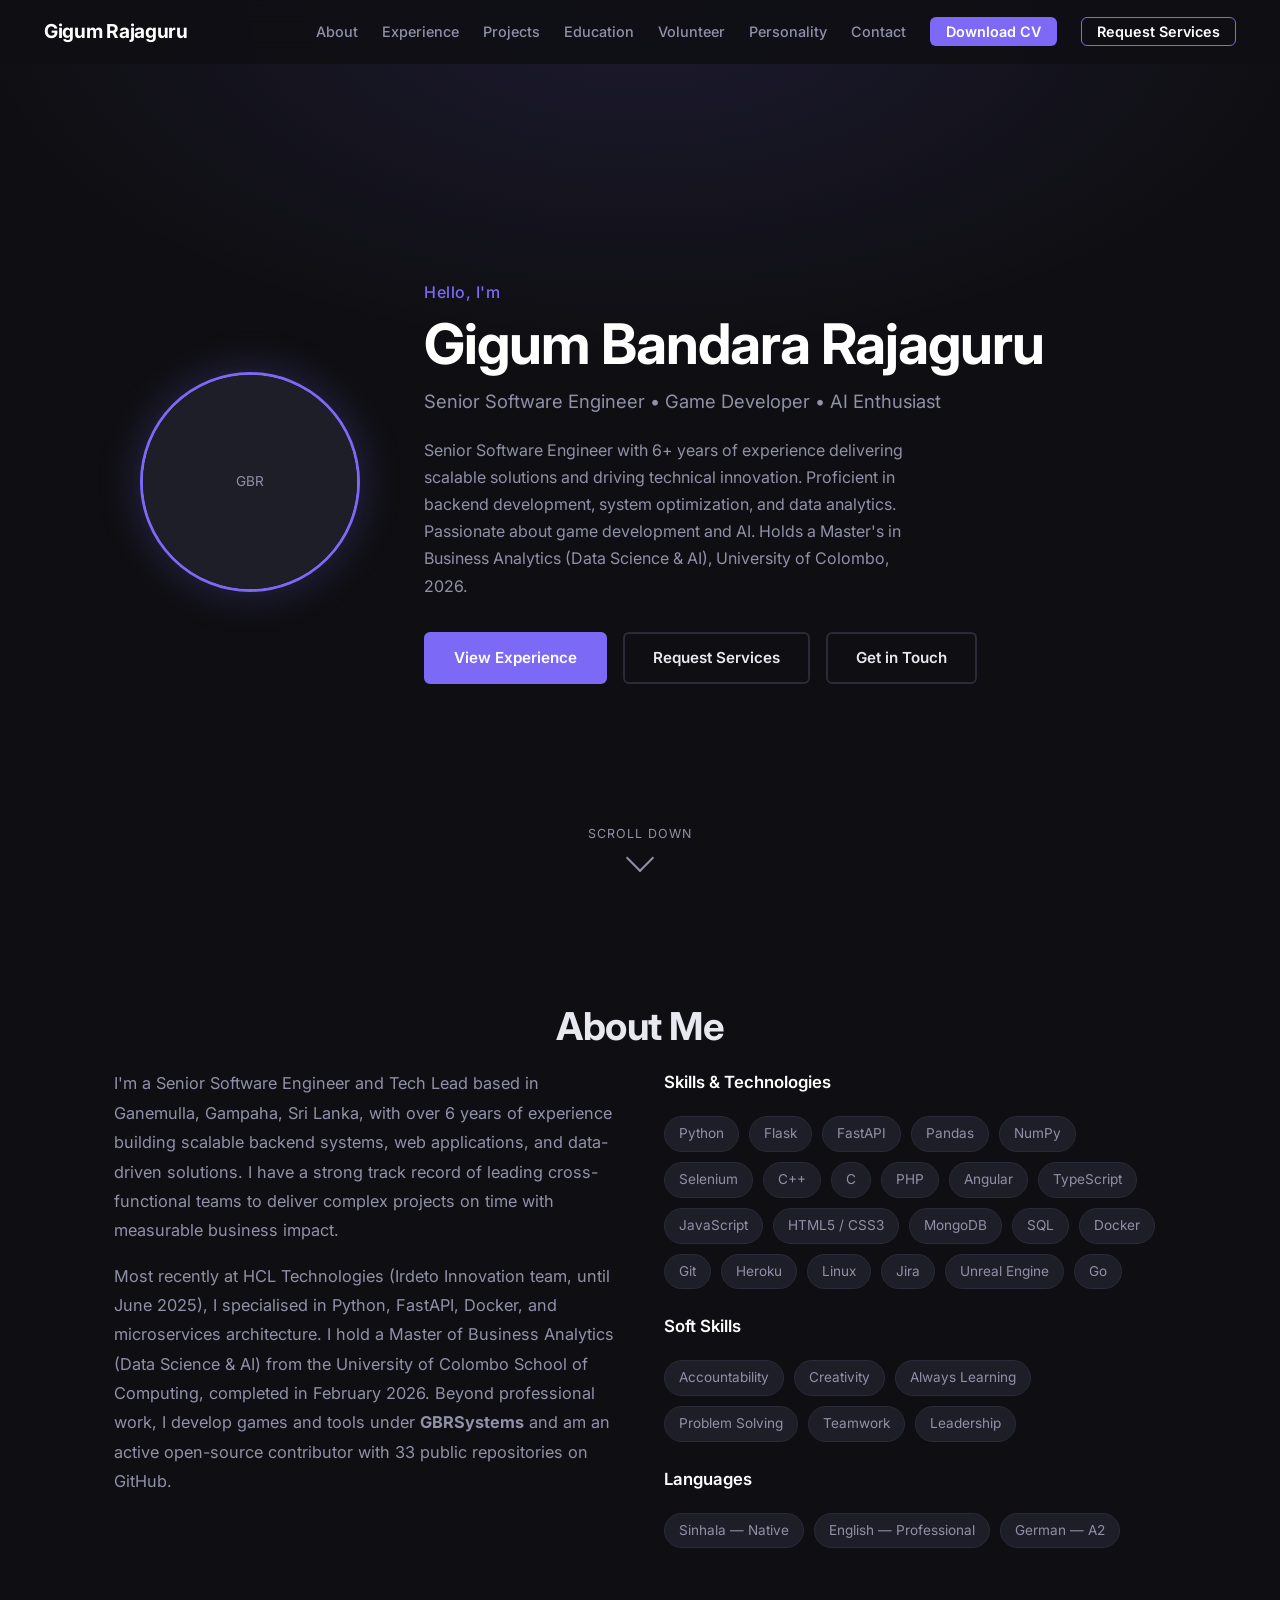
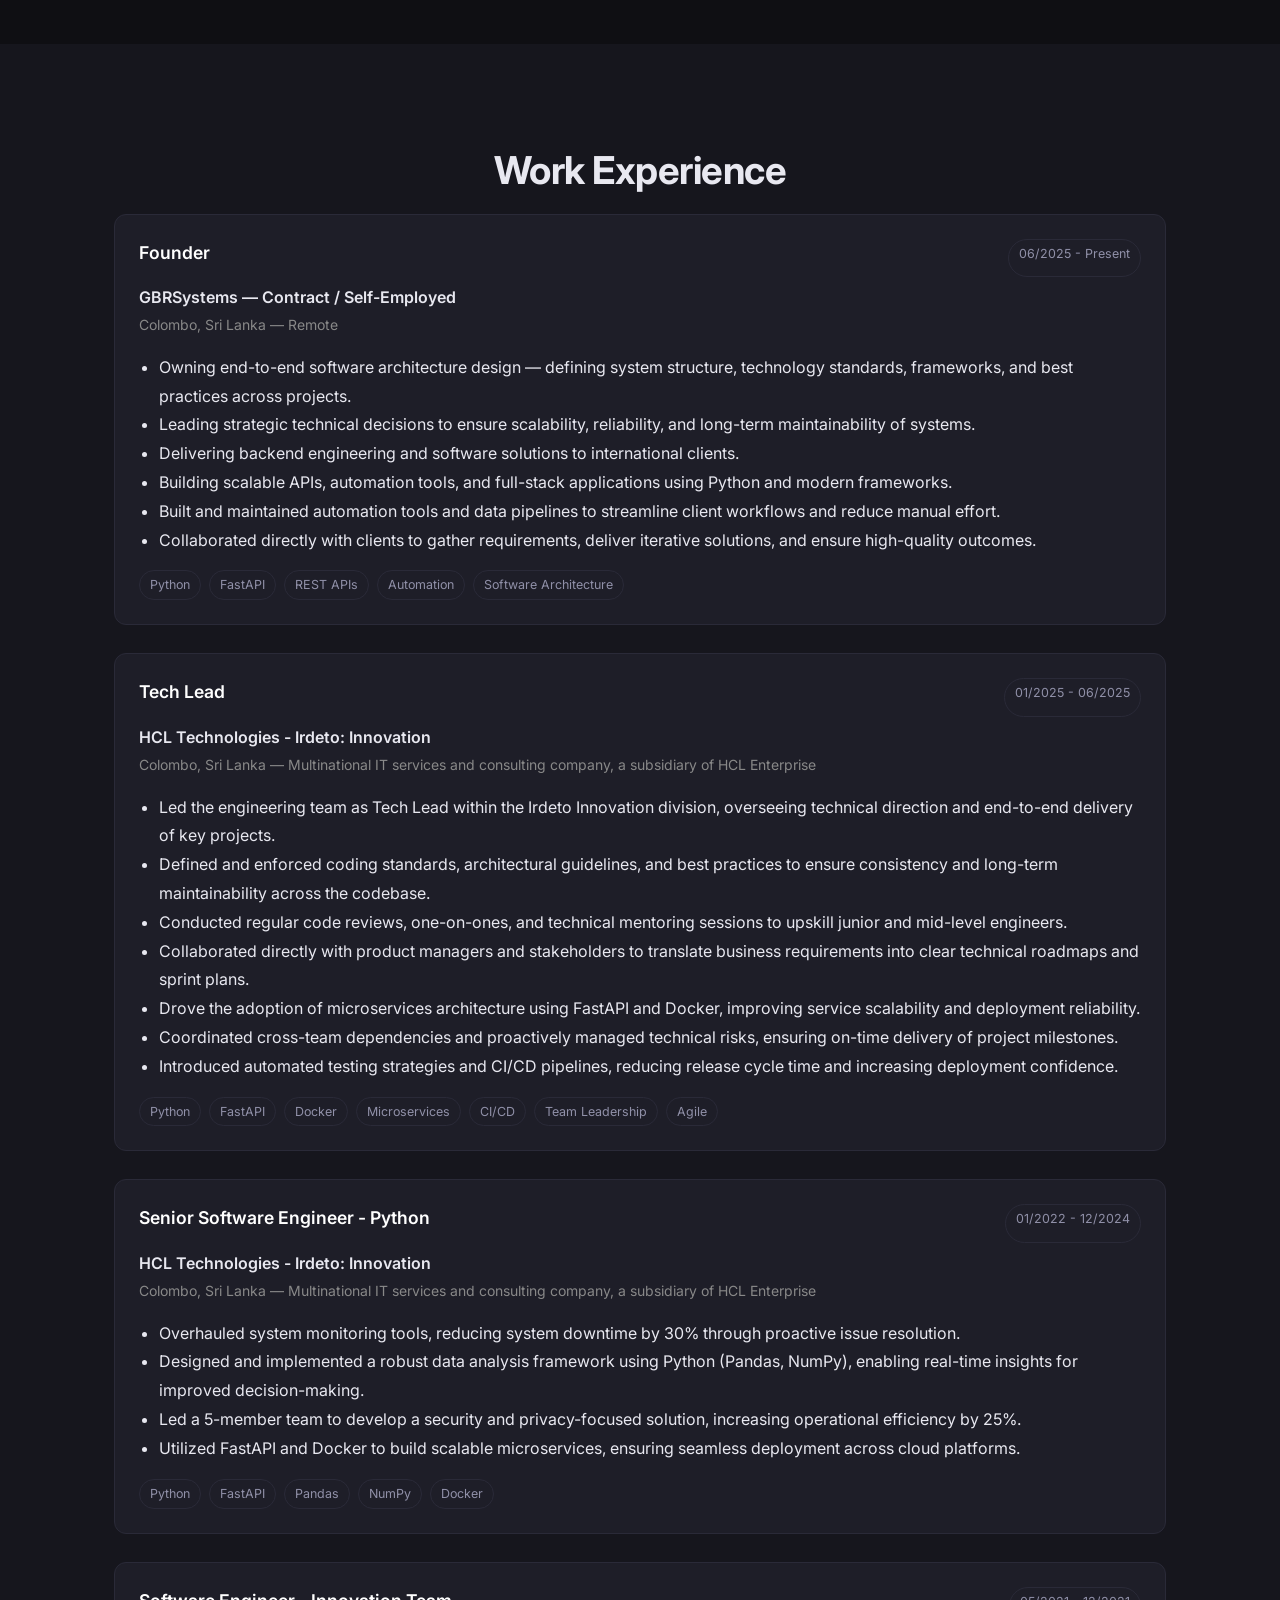
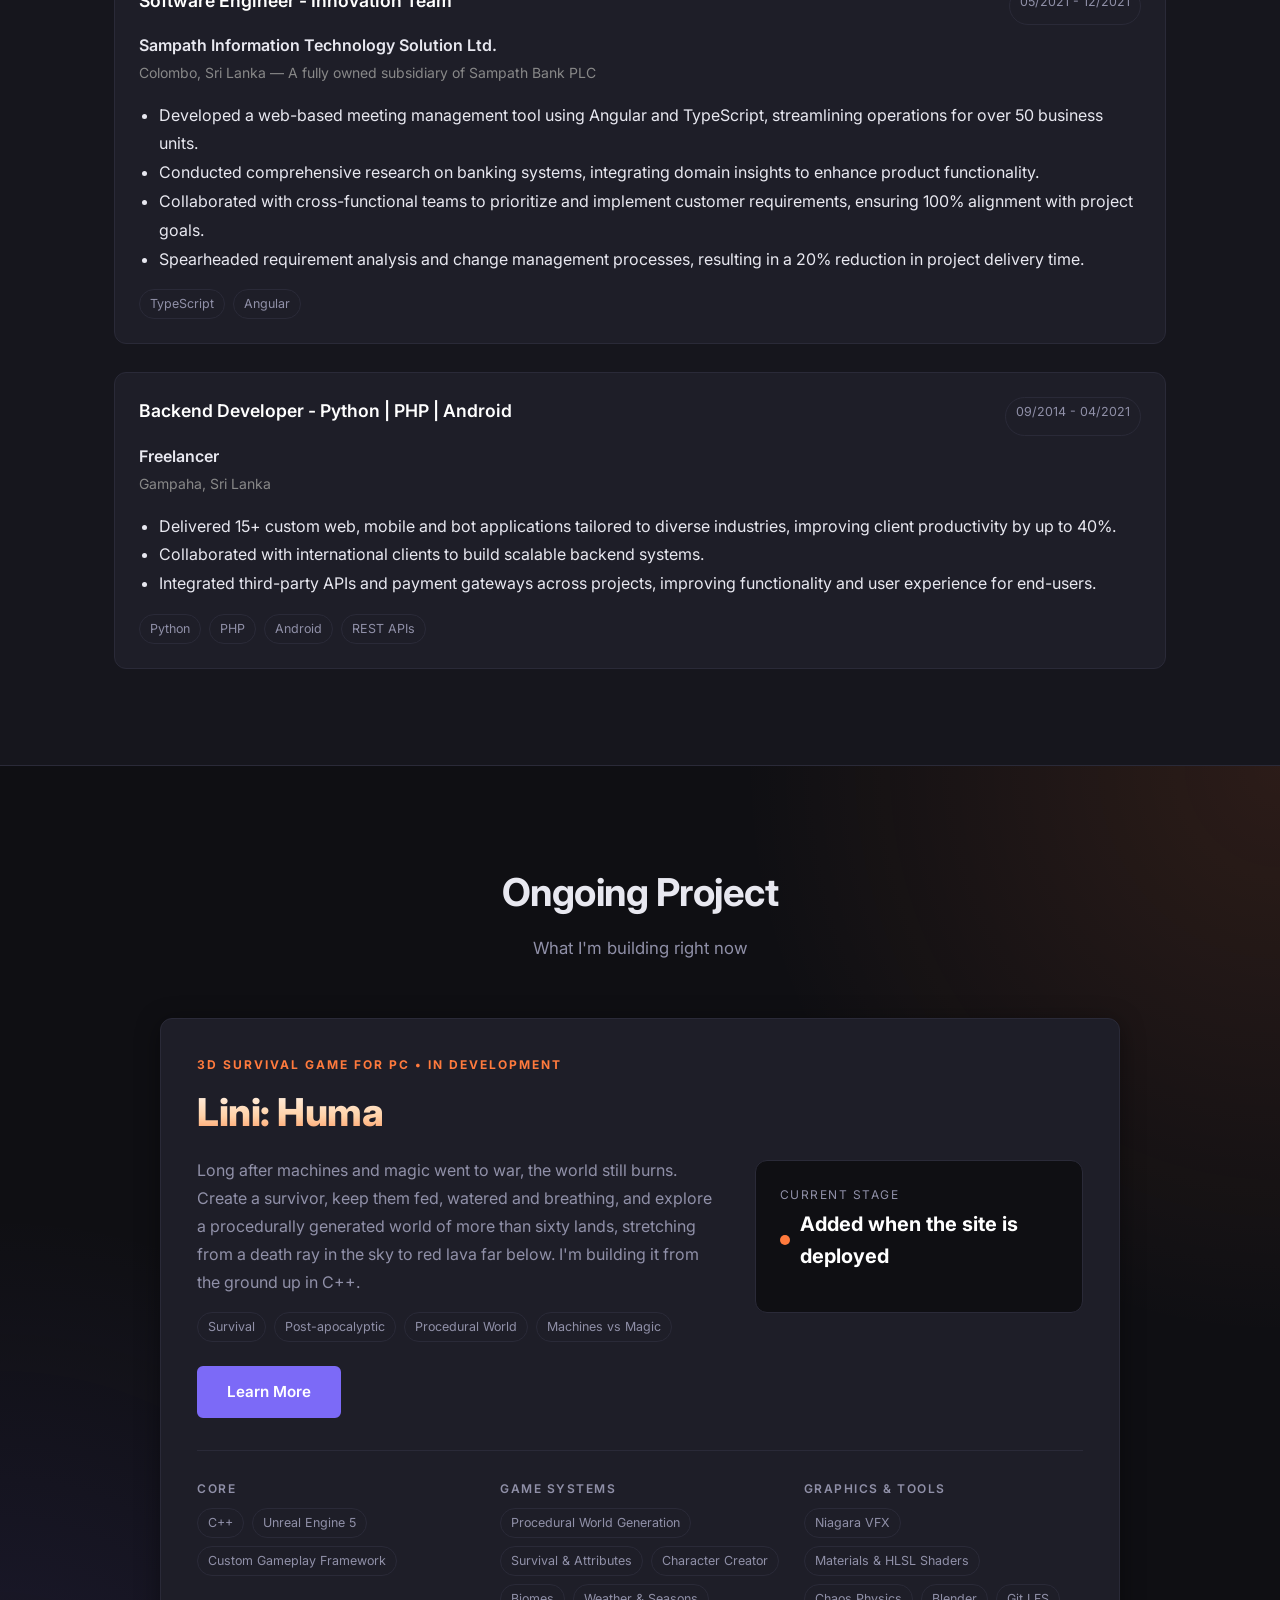
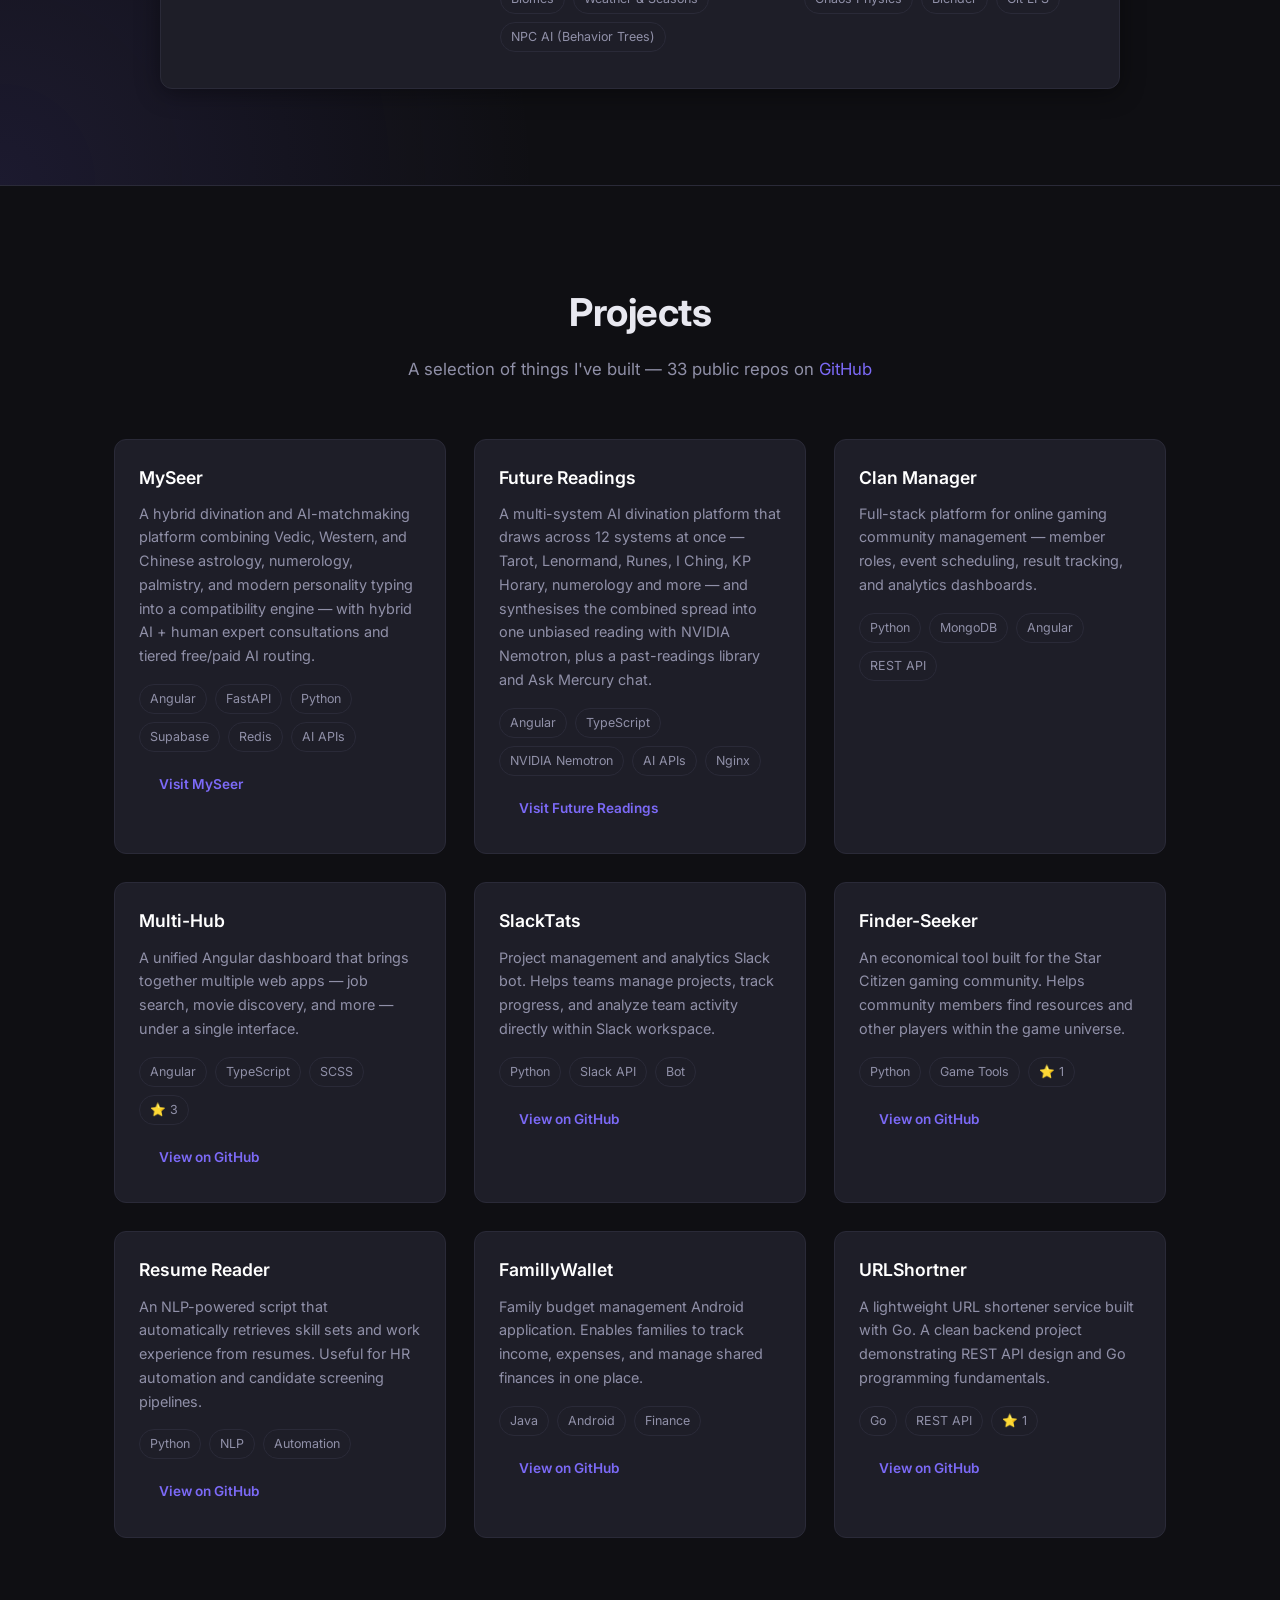
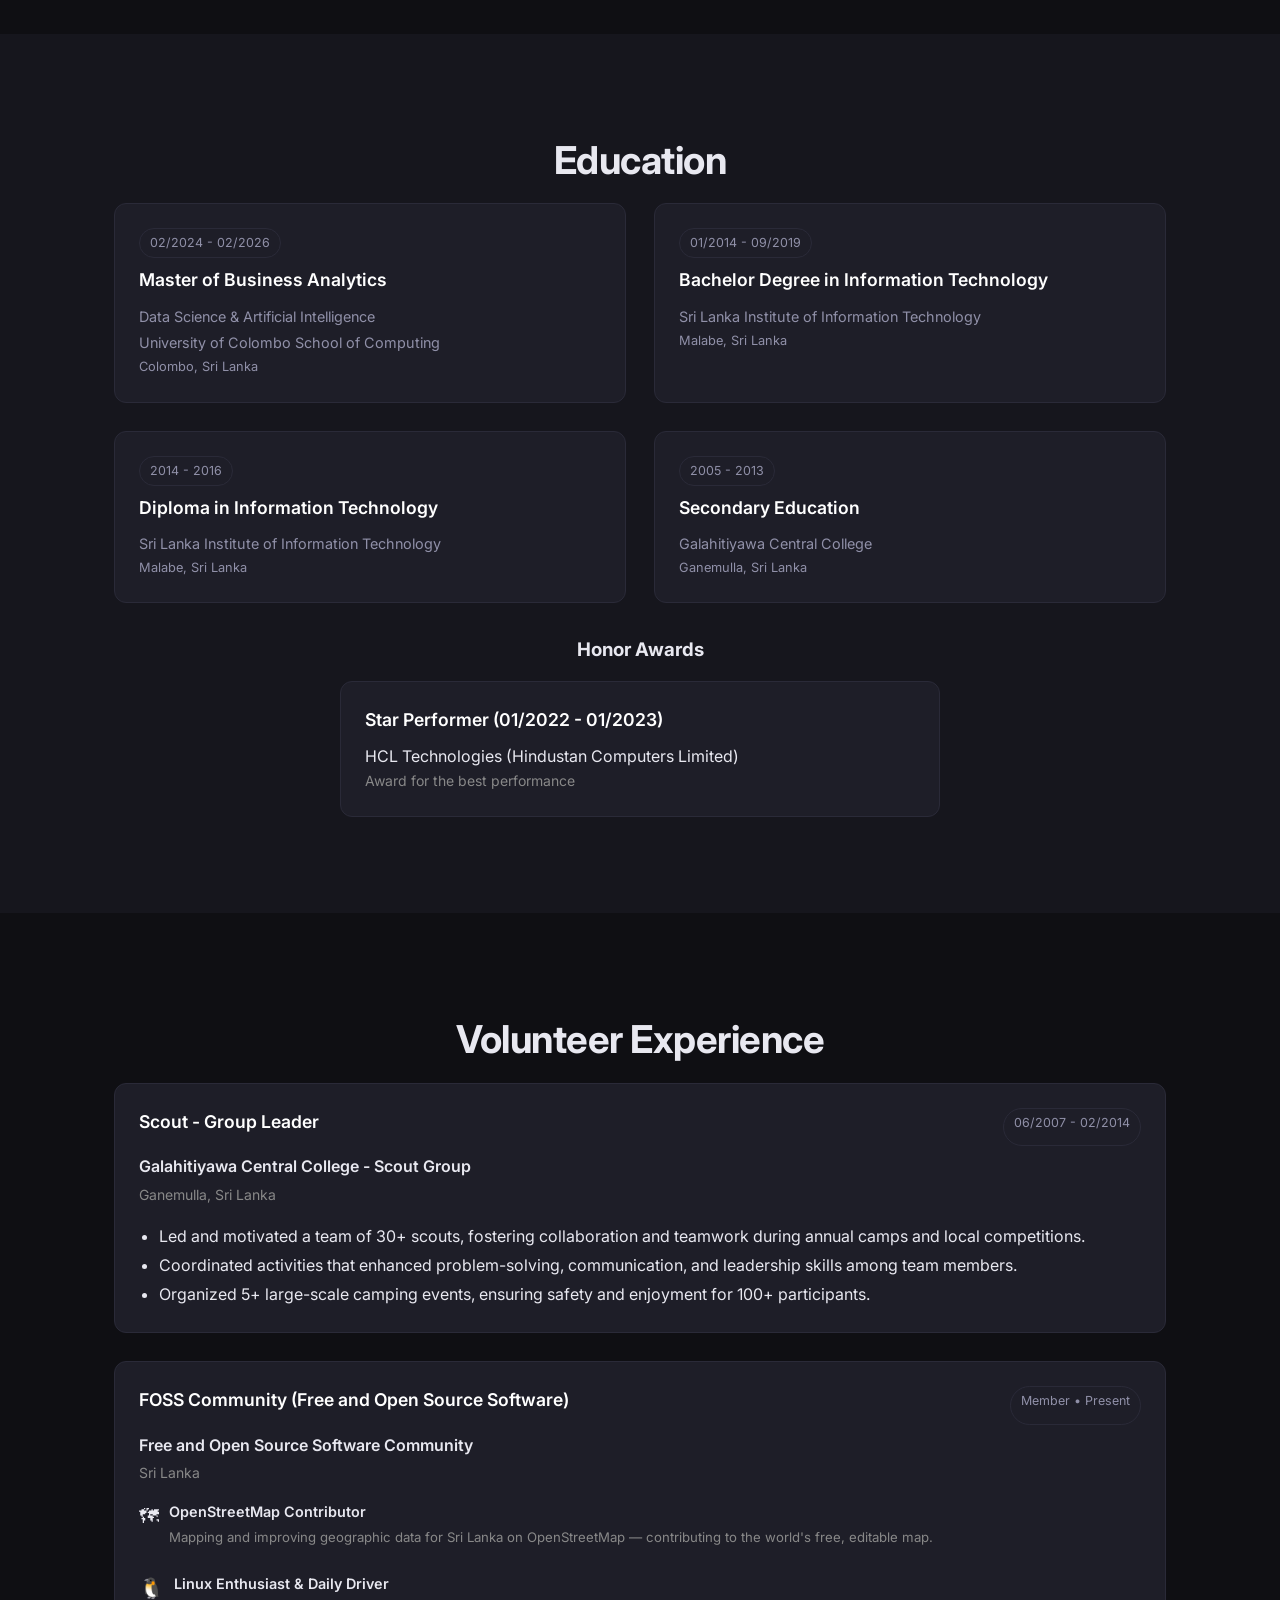
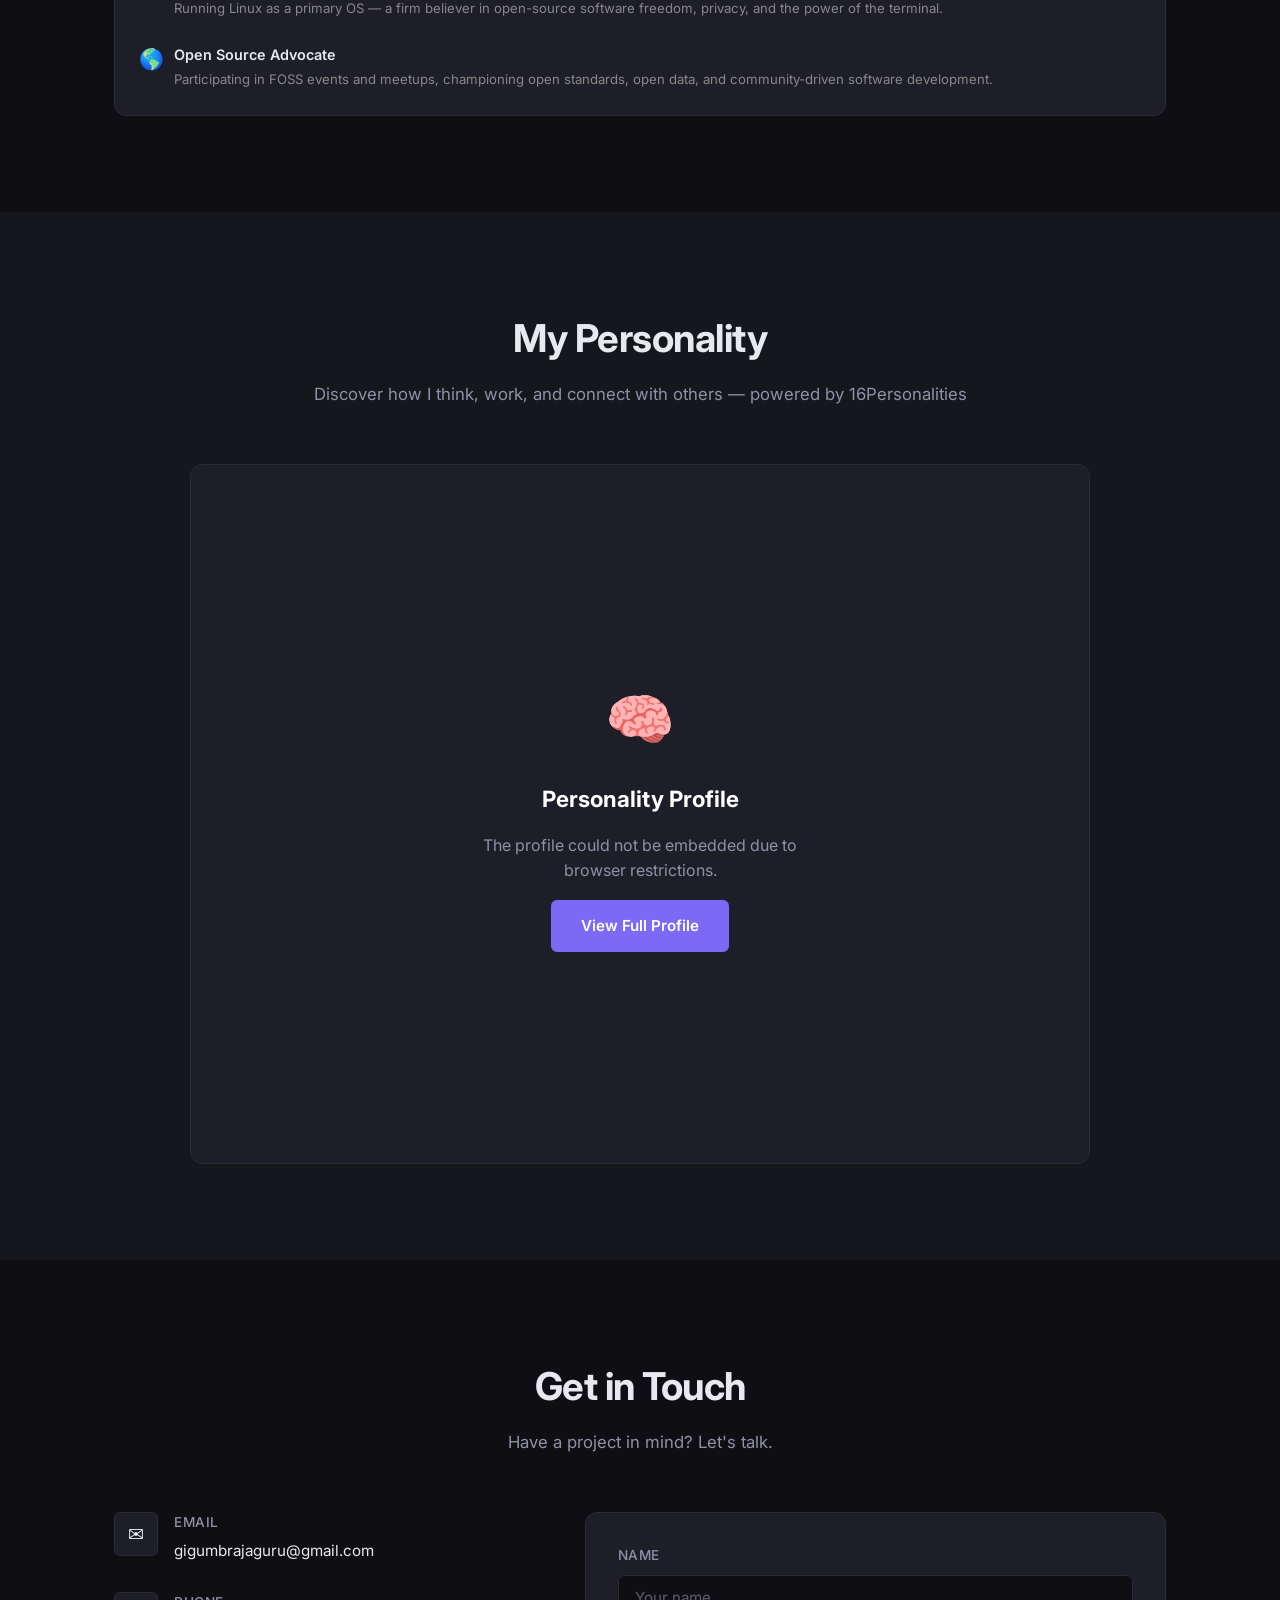
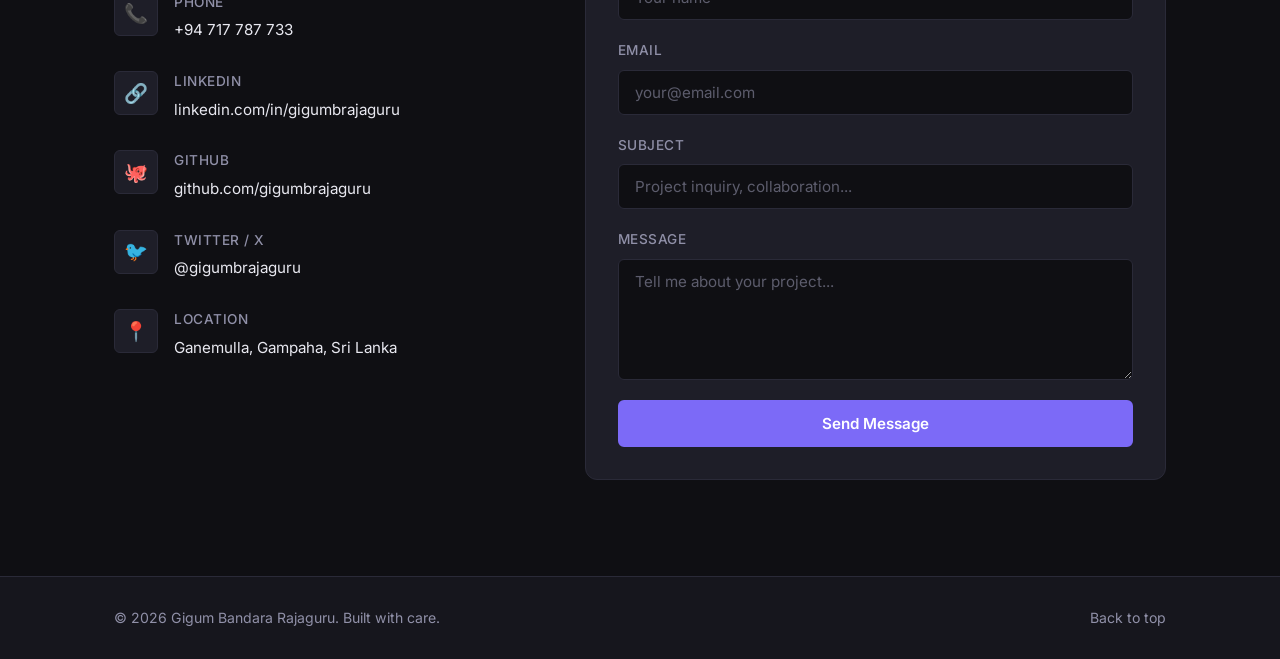
==== portfolio/index.html @ 89b93a84 "Remove Download CV button from the portfolio hero The CV stays available from the Download CV button" ====
<!DOCTYPE html>
<html lang="en">
<head>
  <meta charset="UTF-8" />
  <meta name="viewport" content="width=device-width, initial-scale=1.0" />
  <title>Gigum Bandara Rajaguru - Senior Software Engineer</title>
  <meta name="google-site-verification" content="X5DszVKd2dnl_DpKBwpB3fO1FoUBE-d-7To_G_filJU" />
  <link rel="icon" type="image/svg+xml" href="assets/favicon.svg" />
  <link rel="stylesheet" href="assets/css/style.css?v=20261001.6" />
  <link rel="preconnect" href="https://fonts.googleapis.com" />
  <link rel="preconnect" href="https://fonts.gstatic.com" crossorigin />
  <link href="https://fonts.googleapis.com/css2?family=Inter:wght@300;400;500;600;700&display=swap" rel="stylesheet" />
  
  <script type="text/javascript" data-cmp-ab="1" src="https://cdn.consentmanager.net/delivery/autoblocking/9132a5abc21ab.js" data-cmp-host="a.delivery.consentmanager.net" data-cmp-cdn="cdn.consentmanager.net" data-cmp-codesrc="16"></script>  <!-- Google tag (gtag.js) -->
  <!-- Google tag (gtag.js) -->
<script async src="https://www.googletagmanager.com/gtag/js?id=AW-964741046"></script>
<script>
  window.dataLayer = window.dataLayer || [];
  function gtag(){dataLayer.push(arguments);}
  gtag('js', new Date());

  gtag('config', 'AW-964741046');
</script>
</head>
<body>

  <!-- Navigation -->
  <nav class="navbar" id="navbar">
    <div class="nav-container">
      <a href="#hero" class="nav-logo">Gigum Rajaguru</a>
      <ul class="nav-links">
        <li><a href="#about">About</a></li>
        <li><a href="#experience">Experience</a></li>
        <li><a href="#projects">Projects</a></li>
        <li><a href="#education">Education</a></li>
        <li><a href="#volunteer">Volunteer</a></li>
        <li><a href="#personality">Personality</a></li>
        <li><a href="#contact">Contact</a></li>
        <li><a href="https://drive.google.com/file/d/1lhbzUD5baYfUWFxQLobx1HNycyXul5Kz/view?usp=sharing" class="nav-cv-btn" target="_blank" rel="noopener">Download CV</a></li>
        <li><a href="services/" class="nav-hire-btn">Request Services</a></li>
      </ul>
      <button class="nav-toggle" id="navToggle" aria-label="Toggle navigation">
        <span></span><span></span><span></span>
      </button>
    </div>
  </nav>

  <!-- Hero Section -->
  <section class="hero" id="hero">
    <div class="hero-content">
      <div class="hero-photo">
        <img src="https://avatars.githubusercontent.com/u/6855033?v=4" alt="Gigum Bandara Rajaguru" onerror="this.style.display='none'; this.nextElementSibling.style.display='flex'" />
        <div class="photo-placeholder">
          <span>GBR</span>
        </div>
      </div>
      <div class="hero-text">
        <p class="hero-greeting">Hello, I'm</p>
        <h1 class="hero-name">Gigum Bandara Rajaguru</h1>
        <p class="hero-role">Senior Software Engineer &bull; Game Developer &bull; AI Enthusiast</p>
        <p class="hero-bio">
          Senior Software Engineer with 6+ years of experience delivering scalable solutions
          and driving technical innovation. Proficient in backend development, system optimization,
          and data analytics. Passionate about game development and AI. Holds a Master's in
          Business Analytics (Data Science &amp; AI), University of Colombo, 2026.
        </p>
        <div class="hero-actions">
          <a href="#experience" class="btn btn-primary">View Experience</a>
          <a href="services/" class="btn btn-outline">Request Services</a>
          <a href="#contact" class="btn btn-outline">Get in Touch</a>
        </div>
      </div>
    </div>
    <div class="hero-scroll-hint">
      <span>Scroll down</span>
      <div class="scroll-arrow"></div>
    </div>
  </section>

  <!-- About Section -->
  <section class="section" id="about">
    <div class="container">
      <h2 class="section-title">About Me</h2>
      <div class="about-grid">
        <div class="about-text">
          <p>
            I'm a Senior Software Engineer and Tech Lead based in Ganemulla, Gampaha, Sri Lanka, with over 6 years
            of experience building scalable backend systems, web applications, and data-driven solutions.
            I have a strong track record of leading cross-functional teams to deliver complex projects
            on time with measurable business impact.
          </p>
          <p>
            Most recently at HCL Technologies (Irdeto Innovation team, until June 2025), I specialised in
            Python, FastAPI, Docker, and microservices architecture. I hold a Master of Business Analytics
            (Data Science &amp; AI) from the University of Colombo School of Computing, completed in
            February 2026. Beyond professional work, I develop games and tools under
            <strong>GBRSystems</strong> and am an active open-source contributor with 33 public
            repositories on GitHub.
          </p>
        </div>
        <div class="skills">
          <h3>Skills &amp; Technologies</h3>
          <div class="skill-tags">
            <span class="tag">Python</span>
            <span class="tag">Flask</span>
            <span class="tag">FastAPI</span>
            <span class="tag">Pandas</span>
            <span class="tag">NumPy</span>
            <span class="tag">Selenium</span>
            <span class="tag">C++</span>
            <span class="tag">C</span>
            <span class="tag">PHP</span>
            <span class="tag">Angular</span>
            <span class="tag">TypeScript</span>
            <span class="tag">JavaScript</span>
            <span class="tag">HTML5 / CSS3</span>
            <span class="tag">MongoDB</span>
            <span class="tag">SQL</span>
            <span class="tag">Docker</span>
            <span class="tag">Git</span>
            <span class="tag">Heroku</span>
            <span class="tag">Linux</span>
            <span class="tag">Jira</span>
            <span class="tag">Unreal Engine</span>
            <span class="tag">Go</span>
          </div>
          <h3 style="margin-top: 1.5rem;">Soft Skills</h3>
          <div class="skill-tags">
            <span class="tag">Accountability</span>
            <span class="tag">Creativity</span>
            <span class="tag">Always Learning</span>
            <span class="tag">Problem Solving</span>
            <span class="tag">Teamwork</span>
            <span class="tag">Leadership</span>
          </div>
          <h3 style="margin-top: 1.5rem;">Languages</h3>
          <div class="skill-tags">
            <span class="tag">Sinhala &mdash; Native</span>
            <span class="tag">English &mdash; Professional</span>
            <span class="tag">German &mdash; A2</span>
          </div>
        </div>
      </div>
    </div>
  </section>

  <!-- Experience Section -->
  <section class="section section-alt" id="experience">
    <div class="container">
      <h2 class="section-title">Work Experience</h2>

      <div class="projects-grid" style="grid-template-columns: 1fr;">

        <article class="project-card">
          <div class="project-info">
            <div style="display:flex; justify-content:space-between; flex-wrap:wrap; gap:0.5rem; margin-bottom:0.5rem;">
              <h3 class="project-title">Founder</h3>
              <span class="tag tag-sm">06/2025 - Present</span>
            </div>
            <p style="font-weight:600; margin-bottom:0.25rem;">GBRSystems &mdash; Contract / Self-Employed</p>
            <p style="color:var(--text-muted, #888); font-size:0.875rem; margin-bottom:1rem;">Colombo, Sri Lanka &mdash; Remote</p>
            <ul style="padding-left:1.25rem; line-height:1.8;">
              <li>Owning end-to-end software architecture design &mdash; defining system structure, technology standards, frameworks, and best practices across projects.</li>
              <li>Leading strategic technical decisions to ensure scalability, reliability, and long-term maintainability of systems.</li>
              <li>Delivering backend engineering and software solutions to international clients.</li>
              <li>Building scalable APIs, automation tools, and full-stack applications using Python and modern frameworks.</li>
              <li>Built and maintained automation tools and data pipelines to streamline client workflows and reduce manual effort.</li>
              <li>Collaborated directly with clients to gather requirements, deliver iterative solutions, and ensure high-quality outcomes.</li>
            </ul>
            <div class="project-tags" style="margin-top:1rem;">
              <span class="tag tag-sm">Python</span>
              <span class="tag tag-sm">FastAPI</span>
              <span class="tag tag-sm">REST APIs</span>
              <span class="tag tag-sm">Automation</span>
              <span class="tag tag-sm">Software Architecture</span>
            </div>
          </div>
        </article>

        <article class="project-card">
          <div class="project-info">
            <div style="display:flex; justify-content:space-between; flex-wrap:wrap; gap:0.5rem; margin-bottom:0.5rem;">
              <h3 class="project-title">Tech Lead</h3>
              <span class="tag tag-sm">01/2025 - 06/2025</span>
            </div>
            <p style="font-weight:600; margin-bottom:0.25rem;">HCL Technologies - Irdeto: Innovation</p>
            <p style="color:var(--text-muted, #888); font-size:0.875rem; margin-bottom:1rem;">Colombo, Sri Lanka &mdash; Multinational IT services and consulting company, a subsidiary of HCL Enterprise</p>
            <ul style="padding-left:1.25rem; line-height:1.8;">
              <li>Led the engineering team as Tech Lead within the Irdeto Innovation division, overseeing technical direction and end-to-end delivery of key projects.</li>
              <li>Defined and enforced coding standards, architectural guidelines, and best practices to ensure consistency and long-term maintainability across the codebase.</li>
              <li>Conducted regular code reviews, one-on-ones, and technical mentoring sessions to upskill junior and mid-level engineers.</li>
              <li>Collaborated directly with product managers and stakeholders to translate business requirements into clear technical roadmaps and sprint plans.</li>
              <li>Drove the adoption of microservices architecture using FastAPI and Docker, improving service scalability and deployment reliability.</li>
              <li>Coordinated cross-team dependencies and proactively managed technical risks, ensuring on-time delivery of project milestones.</li>
              <li>Introduced automated testing strategies and CI/CD pipelines, reducing release cycle time and increasing deployment confidence.</li>
            </ul>
            <div class="project-tags" style="margin-top:1rem;">
              <span class="tag tag-sm">Python</span>
              <span class="tag tag-sm">FastAPI</span>
              <span class="tag tag-sm">Docker</span>
              <span class="tag tag-sm">Microservices</span>
              <span class="tag tag-sm">CI/CD</span>
              <span class="tag tag-sm">Team Leadership</span>
              <span class="tag tag-sm">Agile</span>
            </div>
          </div>
        </article>

        <article class="project-card">
          <div class="project-info">
            <div style="display:flex; justify-content:space-between; flex-wrap:wrap; gap:0.5rem; margin-bottom:0.5rem;">
              <h3 class="project-title">Senior Software Engineer - Python</h3>
              <span class="tag tag-sm">01/2022 - 12/2024</span>
            </div>
            <p style="font-weight:600; margin-bottom:0.25rem;">HCL Technologies - Irdeto: Innovation</p>
            <p style="color:var(--text-muted, #888); font-size:0.875rem; margin-bottom:1rem;">Colombo, Sri Lanka &mdash; Multinational IT services and consulting company, a subsidiary of HCL Enterprise</p>
            <ul style="padding-left:1.25rem; line-height:1.8;">
              <li>Overhauled system monitoring tools, reducing system downtime by 30% through proactive issue resolution.</li>
              <li>Designed and implemented a robust data analysis framework using Python (Pandas, NumPy), enabling real-time insights for improved decision-making.</li>
              <li>Led a 5-member team to develop a security and privacy-focused solution, increasing operational efficiency by 25%.</li>
              <li>Utilized FastAPI and Docker to build scalable microservices, ensuring seamless deployment across cloud platforms.</li>
            </ul>
            <div class="project-tags" style="margin-top:1rem;">
              <span class="tag tag-sm">Python</span>
              <span class="tag tag-sm">FastAPI</span>
              <span class="tag tag-sm">Pandas</span>
              <span class="tag tag-sm">NumPy</span>
              <span class="tag tag-sm">Docker</span>
            </div>
          </div>
        </article>

        <article class="project-card">
          <div class="project-info">
            <div style="display:flex; justify-content:space-between; flex-wrap:wrap; gap:0.5rem; margin-bottom:0.5rem;">
              <h3 class="project-title">Software Engineer - Innovation Team</h3>
              <span class="tag tag-sm">05/2021 - 12/2021</span>
            </div>
            <p style="font-weight:600; margin-bottom:0.25rem;">Sampath Information Technology Solution Ltd.</p>
            <p style="color:var(--text-muted, #888); font-size:0.875rem; margin-bottom:1rem;">Colombo, Sri Lanka &mdash; A fully owned subsidiary of Sampath Bank PLC</p>
            <ul style="padding-left:1.25rem; line-height:1.8;">
              <li>Developed a web-based meeting management tool using Angular and TypeScript, streamlining operations for over 50 business units.</li>
              <li>Conducted comprehensive research on banking systems, integrating domain insights to enhance product functionality.</li>
              <li>Collaborated with cross-functional teams to prioritize and implement customer requirements, ensuring 100% alignment with project goals.</li>
              <li>Spearheaded requirement analysis and change management processes, resulting in a 20% reduction in project delivery time.</li>
            </ul>
            <div class="project-tags" style="margin-top:1rem;">
              <span class="tag tag-sm">TypeScript</span>
              <span class="tag tag-sm">Angular</span>
            </div>
          </div>
        </article>

        <article class="project-card">
          <div class="project-info">
            <div style="display:flex; justify-content:space-between; flex-wrap:wrap; gap:0.5rem; margin-bottom:0.5rem;">
              <h3 class="project-title">Backend Developer - Python | PHP | Android</h3>
              <span class="tag tag-sm">09/2014 - 04/2021</span>
            </div>
            <p style="font-weight:600; margin-bottom:0.25rem;">Freelancer</p>
            <p style="color:var(--text-muted, #888); font-size:0.875rem; margin-bottom:1rem;">Gampaha, Sri Lanka</p>
            <ul style="padding-left:1.25rem; line-height:1.8;">
              <li>Delivered 15+ custom web, mobile and bot applications tailored to diverse industries, improving client productivity by up to 40%.</li>
              <li>Collaborated with international clients to build scalable backend systems.</li>
              <li>Integrated third-party APIs and payment gateways across projects, improving functionality and user experience for end-users.</li>
            </ul>
            <div class="project-tags" style="margin-top:1rem;">
              <span class="tag tag-sm">Python</span>
              <span class="tag tag-sm">PHP</span>
              <span class="tag tag-sm">Android</span>
              <span class="tag tag-sm">REST APIs</span>
            </div>
          </div>
        </article>

      </div>
    </div>
  </section>

  <!-- Ongoing Project -->
  <section class="section ongoing" id="ongoing">
    <div class="container">
      <h2 class="section-title">Ongoing Project</h2>
      <p class="section-subtitle">What I'm building right now</p>
      <article class="ongoing-card">
        <div class="ongoing-info">
          <p class="ongoing-kicker">3D survival game for PC &bull; In development</p>
          <h3 class="ongoing-title">Lini: Huma</h3>
          <p class="ongoing-desc">
            Long after machines and magic went to war, the world still burns. Create a survivor,
            keep them fed, watered and breathing, and explore a procedurally generated world of more
            than sixty lands, stretching from a death ray in the sky to red lava far below.
            I'm building it from the ground up in C++.
          </p>
          <div class="project-tags">
            <span class="tag tag-sm">Survival</span>
            <span class="tag tag-sm">Post-apocalyptic</span>
            <span class="tag tag-sm">Procedural World</span>
            <span class="tag tag-sm">Machines vs Magic</span>
          </div>
          <a href="game/" class="btn btn-primary">Learn More</a>
        </div>
        <!-- Current stage: generated from content/game.txt by scripts/build_game.py during deploy -->
        <!-- game-stage:start -->
            <div class="ongoing-stage">
              <p class="ongoing-stage-label">Current stage</p>
              <p class="ongoing-stage-name">Added when the site is deployed</p>
            </div>
        <!-- game-stage:end -->
        <div class="ongoing-tech">
          <div>
            <h4>Core</h4>
            <div class="project-tags">
              <span class="tag tag-sm">C++</span>
              <span class="tag tag-sm">Unreal Engine 5</span>
              <span class="tag tag-sm">Custom Gameplay Framework</span>
            </div>
          </div>
          <div>
            <h4>Game Systems</h4>
            <div class="project-tags">
              <span class="tag tag-sm">Procedural World Generation</span>
              <span class="tag tag-sm">Survival &amp; Attributes</span>
              <span class="tag tag-sm">Character Creator</span>
              <span class="tag tag-sm">Biomes</span>
              <span class="tag tag-sm">Weather &amp; Seasons</span>
              <span class="tag tag-sm">NPC AI (Behavior Trees)</span>
            </div>
          </div>
          <div>
            <h4>Graphics &amp; Tools</h4>
            <div class="project-tags">
              <span class="tag tag-sm">Niagara VFX</span>
              <span class="tag tag-sm">Materials &amp; HLSL Shaders</span>
              <span class="tag tag-sm">Chaos Physics</span>
              <span class="tag tag-sm">Blender</span>
              <span class="tag tag-sm">Git LFS</span>
            </div>
          </div>
        </div>
      </article>
    </div>
  </section>

  <!-- Projects Section -->
  <section class="section" id="projects">
    <div class="container">
      <h2 class="section-title">Projects</h2>
      <p class="section-subtitle">A selection of things I've built &mdash; 33 public repos on <a href="https://github.com/gigumbrajaguru" target="_blank" rel="noopener">GitHub</a></p>
      <div class="projects-grid">

        <article class="project-card">
          <div class="project-info">
            <h3 class="project-title">MySeer</h3>
            <p class="project-desc">
              A hybrid divination and AI-matchmaking platform combining Vedic, Western, and
              Chinese astrology, numerology, palmistry, and modern personality typing into a
              compatibility engine &mdash; with hybrid AI + human expert consultations and
              tiered free/paid AI routing.
            </p>
            <div class="project-tags">
              <span class="tag tag-sm">Angular</span>
              <span class="tag tag-sm">FastAPI</span>
              <span class="tag tag-sm">Python</span>
              <span class="tag tag-sm">Supabase</span>
              <span class="tag tag-sm">Redis</span>
              <span class="tag tag-sm">AI APIs</span>
            </div>
            <div style="margin-top:0.75rem;">
              <a href="https://myseer.xyz/" class="btn btn-sm" target="_blank" rel="noopener">Visit MySeer</a>
            </div>
          </div>
        </article>

        <article class="project-card">
          <div class="project-info">
            <h3 class="project-title">Future Readings</h3>
            <p class="project-desc">
              A multi-system AI divination platform that draws across 12 systems at once &mdash;
              Tarot, Lenormand, Runes, I Ching, KP Horary, numerology and more &mdash; and
              synthesises the combined spread into one unbiased reading with NVIDIA Nemotron,
              plus a past-readings library and Ask Mercury chat.
            </p>
            <div class="project-tags">
              <span class="tag tag-sm">Angular</span>
              <span class="tag tag-sm">TypeScript</span>
              <span class="tag tag-sm">NVIDIA Nemotron</span>
              <span class="tag tag-sm">AI APIs</span>
              <span class="tag tag-sm">Nginx</span>
            </div>
            <div style="margin-top:0.75rem;">
              <a href="https://seer.gigumbrajaguru.me/" class="btn btn-sm" target="_blank" rel="noopener">Visit Future Readings</a>
            </div>
          </div>
        </article>

        <article class="project-card">
          <div class="project-info">
            <h3 class="project-title">Clan Manager</h3>
            <p class="project-desc">
              Full-stack platform for online gaming community management &mdash; member roles,
              event scheduling, result tracking, and analytics dashboards.
            </p>
            <div class="project-tags">
              <span class="tag tag-sm">Python</span>
              <span class="tag tag-sm">MongoDB</span>
              <span class="tag tag-sm">Angular</span>
              <span class="tag tag-sm">REST API</span>
            </div>
          </div>
        </article>

        <article class="project-card">
          <div class="project-info">
            <h3 class="project-title">Multi-Hub</h3>
            <p class="project-desc">
              A unified Angular dashboard that brings together multiple web apps — job search,
              movie discovery, and more — under a single interface.
            </p>
            <div class="project-tags">
              <span class="tag tag-sm">Angular</span>
              <span class="tag tag-sm">TypeScript</span>
              <span class="tag tag-sm">SCSS</span>
              <span class="tag tag-sm">&#11088; 3</span>
            </div>
            <div style="margin-top:0.75rem;">
              <a href="https://github.com/gigumbrajaguru/multi-hub" class="btn btn-sm" target="_blank" rel="noopener">View on GitHub</a>
            </div>
          </div>
        </article>

        <article class="project-card">
          <div class="project-info">
            <h3 class="project-title">SlackTats</h3>
            <p class="project-desc">
              Project management and analytics Slack bot. Helps teams manage projects, track
              progress, and analyze team activity directly within Slack workspace.
            </p>
            <div class="project-tags">
              <span class="tag tag-sm">Python</span>
              <span class="tag tag-sm">Slack API</span>
              <span class="tag tag-sm">Bot</span>
            </div>
            <div style="margin-top:0.75rem;">
              <a href="https://github.com/gigumbrajaguru/SlackTats" class="btn btn-sm" target="_blank" rel="noopener">View on GitHub</a>
            </div>
          </div>
        </article>

        <article class="project-card">
          <div class="project-info">
            <h3 class="project-title">Finder-Seeker</h3>
            <p class="project-desc">
              An economical tool built for the Star Citizen gaming community. Helps community
              members find resources and other players within the game universe.
            </p>
            <div class="project-tags">
              <span class="tag tag-sm">Python</span>
              <span class="tag tag-sm">Game Tools</span>
              <span class="tag tag-sm">&#11088; 1</span>
            </div>
            <div style="margin-top:0.75rem;">
              <a href="https://github.com/gigumbrajaguru/Finder-Seeker" class="btn btn-sm" target="_blank" rel="noopener">View on GitHub</a>
            </div>
          </div>
        </article>

        <article class="project-card">
          <div class="project-info">
            <h3 class="project-title">Resume Reader</h3>
            <p class="project-desc">
              An NLP-powered script that automatically retrieves skill sets and work experience
              from resumes. Useful for HR automation and candidate screening pipelines.
            </p>
            <div class="project-tags">
              <span class="tag tag-sm">Python</span>
              <span class="tag tag-sm">NLP</span>
              <span class="tag tag-sm">Automation</span>
            </div>
            <div style="margin-top:0.75rem;">
              <a href="https://github.com/gigumbrajaguru/ResumeReader" class="btn btn-sm" target="_blank" rel="noopener">View on GitHub</a>
            </div>
          </div>
        </article>

        <article class="project-card">
          <div class="project-info">
            <h3 class="project-title">FamillyWallet</h3>
            <p class="project-desc">
              Family budget management Android application. Enables families to track income,
              expenses, and manage shared finances in one place.
            </p>
            <div class="project-tags">
              <span class="tag tag-sm">Java</span>
              <span class="tag tag-sm">Android</span>
              <span class="tag tag-sm">Finance</span>
            </div>
            <div style="margin-top:0.75rem;">
              <a href="https://github.com/gigumbrajaguru/FamillyWallet" class="btn btn-sm" target="_blank" rel="noopener">View on GitHub</a>
            </div>
          </div>
        </article>

        <article class="project-card">
          <div class="project-info">
            <h3 class="project-title">URLShortner</h3>
            <p class="project-desc">
              A lightweight URL shortener service built with Go. A clean backend project
              demonstrating REST API design and Go programming fundamentals.
            </p>
            <div class="project-tags">
              <span class="tag tag-sm">Go</span>
              <span class="tag tag-sm">REST API</span>
              <span class="tag tag-sm">&#11088; 1</span>
            </div>
            <div style="margin-top:0.75rem;">
              <a href="https://github.com/gigumbrajaguru/URLShortner" class="btn btn-sm" target="_blank" rel="noopener">View on GitHub</a>
            </div>
          </div>
        </article>

      </div>
    </div>
  </section>

  <!-- Education Section -->
  <section class="section section-alt" id="education">
    <div class="container">
      <h2 class="section-title">Education</h2>
      <div class="projects-grid grid-2">

        <article class="project-card">
          <div class="project-info">
            <div style="display:flex; justify-content:space-between; flex-wrap:wrap; gap:0.5rem; margin-bottom:0.5rem;">
              <span class="tag tag-sm">02/2024 - 02/2026</span>
            </div>
            <h3 class="project-title">Master of Business Analytics</h3>
            <p style="font-size:0.9rem; color:var(--clr-text-muted); margin-bottom:0.2rem;">Data Science &amp; Artificial Intelligence</p>
            <p style="font-size:0.9rem; color:var(--clr-text-muted); margin-bottom:0.2rem;">University of Colombo School of Computing</p>
            <p style="font-size:0.8rem; color:var(--clr-text-muted);">Colombo, Sri Lanka</p>
          </div>
        </article>

        <article class="project-card">
          <div class="project-info">
            <div style="display:flex; justify-content:space-between; flex-wrap:wrap; gap:0.5rem; margin-bottom:0.5rem;">
              <span class="tag tag-sm">01/2014 - 09/2019</span>
            </div>
            <h3 class="project-title">Bachelor Degree in Information Technology</h3>
            <p style="font-size:0.9rem; color:var(--clr-text-muted); margin-bottom:0.2rem;">Sri Lanka Institute of Information Technology</p>
            <p style="font-size:0.8rem; color:var(--clr-text-muted);">Malabe, Sri Lanka</p>
          </div>
        </article>

        <article class="project-card">
          <div class="project-info">
            <div style="display:flex; justify-content:space-between; flex-wrap:wrap; gap:0.5rem; margin-bottom:0.5rem;">
              <span class="tag tag-sm">2014 - 2016</span>
            </div>
            <h3 class="project-title">Diploma in Information Technology</h3>
            <p style="font-size:0.9rem; color:var(--clr-text-muted); margin-bottom:0.2rem;">Sri Lanka Institute of Information Technology</p>
            <p style="font-size:0.8rem; color:var(--clr-text-muted);">Malabe, Sri Lanka</p>
          </div>
        </article>

        <article class="project-card">
          <div class="project-info">
            <div style="display:flex; justify-content:space-between; flex-wrap:wrap; gap:0.5rem; margin-bottom:0.5rem;">
              <span class="tag tag-sm">2005 - 2013</span>
            </div>
            <h3 class="project-title">Secondary Education</h3>
            <p style="font-size:0.9rem; color:var(--clr-text-muted); margin-bottom:0.2rem;">Galahitiyawa Central College</p>
            <p style="font-size:0.8rem; color:var(--clr-text-muted);">Ganemulla, Sri Lanka</p>
          </div>
        </article>

      </div>

      <div style="margin-top: 2rem;">
        <h3 style="text-align:center; margin-bottom:1rem;">Honor Awards</h3>
        <article class="project-card" style="max-width:600px; margin:0 auto;">
          <div class="project-info">
            <h3 class="project-title">Star Performer (01/2022 - 01/2023)</h3>
            <p>HCL Technologies (Hindustan Computers Limited)</p>
            <p style="color:var(--text-muted, #888); font-size:0.875rem;">Award for the best performance</p>
          </div>
        </article>
      </div>
    </div>
  </section>

  <!-- Volunteer Section -->
  <section class="section" id="volunteer">
    <div class="container">
      <h2 class="section-title">Volunteer Experience</h2>
      <div class="projects-grid" style="grid-template-columns: 1fr;">

        <article class="project-card">
          <div class="project-info">
            <div style="display:flex; justify-content:space-between; flex-wrap:wrap; gap:0.5rem; margin-bottom:0.5rem;">
              <h3 class="project-title">Scout - Group Leader</h3>
              <span class="tag tag-sm">06/2007 - 02/2014</span>
            </div>
            <p style="font-weight:600; margin-bottom:0.25rem;">Galahitiyawa Central College - Scout Group</p>
            <p style="color:var(--text-muted, #888); font-size:0.875rem; margin-bottom:1rem;">Ganemulla, Sri Lanka</p>
            <ul style="padding-left:1.25rem; line-height:1.8;">
              <li>Led and motivated a team of 30+ scouts, fostering collaboration and teamwork during annual camps and local competitions.</li>
              <li>Coordinated activities that enhanced problem-solving, communication, and leadership skills among team members.</li>
              <li>Organized 5+ large-scale camping events, ensuring safety and enjoyment for 100+ participants.</li>
            </ul>
          </div>
        </article>

        <article class="project-card">
          <div class="project-info">
            <div style="display:flex; justify-content:space-between; flex-wrap:wrap; gap:0.5rem; margin-bottom:0.5rem;">
              <h3 class="project-title">FOSS Community (Free and Open Source Software)</h3>
              <span class="tag tag-sm">Member &bull; Present</span>
            </div>
            <p style="font-weight:600; margin-bottom:0.25rem;">Free and Open Source Software Community</p>
            <p style="color:var(--text-muted, #888); font-size:0.875rem; margin-bottom:1rem;">Sri Lanka</p>
            <div style="display:flex; flex-wrap:wrap; gap:1.5rem;">
              <div style="display:flex; align-items:flex-start; gap:0.6rem;">
                <span style="font-size:1.25rem;">&#128506;</span>
                <div>
                  <p style="font-weight:600; font-size:0.9rem; margin-bottom:0.2rem;">OpenStreetMap Contributor</p>
                  <p style="font-size:0.825rem; color:var(--text-muted,#888); line-height:1.6;">Mapping and improving geographic data for Sri Lanka on OpenStreetMap &mdash; contributing to the world's free, editable map.</p>
                </div>
              </div>
              <div style="display:flex; align-items:flex-start; gap:0.6rem;">
                <span style="font-size:1.25rem;">&#128039;</span>
                <div>
                  <p style="font-weight:600; font-size:0.9rem; margin-bottom:0.2rem;">Linux Enthusiast &amp; Daily Driver</p>
                  <p style="font-size:0.825rem; color:var(--text-muted,#888); line-height:1.6;">Running Linux as a primary OS &mdash; a firm believer in open-source software freedom, privacy, and the power of the terminal.</p>
                </div>
              </div>
              <div style="display:flex; align-items:flex-start; gap:0.6rem;">
                <span style="font-size:1.25rem;">&#127758;</span>
                <div>
                  <p style="font-weight:600; font-size:0.9rem; margin-bottom:0.2rem;">Open Source Advocate</p>
                  <p style="font-size:0.825rem; color:var(--text-muted,#888); line-height:1.6;">Participating in FOSS events and meetups, championing open standards, open data, and community-driven software development.</p>
                </div>
              </div>
            </div>
          </div>
        </article>

      </div>
    </div>
  </section>

  <!-- Personality Section -->
  <section class="section section-alt" id="personality">
    <div class="container">
      <h2 class="section-title">My Personality</h2>
      <p class="section-subtitle">Discover how I think, work, and connect with others &mdash; powered by 16Personalities</p>
      <div class="personality-wrapper">
        <div class="personality-frame-container">
          <iframe
            src="https://www.16personalities.com/profiles/a4586f776de20"
            title="16Personalities Profile"
            class="personality-iframe"
            loading="lazy"
          ></iframe>
          <div class="personality-fallback" id="personalityFallback">
            <div class="personality-fallback-inner">
              <div class="personality-fallback-icon">&#129504;</div>
              <h3>Personality Profile</h3>
              <p>The profile could not be embedded due to browser restrictions.</p>
              <a href="https://www.16personalities.com/profiles/a4586f776de20" target="_blank" rel="noopener" class="btn btn-primary">View Full Profile</a>
            </div>
          </div>
        </div>
      </div>
    </div>
  </section>

  <!-- Contact Section -->
  <section class="section" id="contact">
    <div class="container">
      <h2 class="section-title">Get in Touch</h2>
      <p class="section-subtitle">Have a project in mind? Let's talk.</p>
      <div class="contact-grid">

        <div class="contact-info">
          <div class="contact-item">
            <div class="contact-icon">&#9993;</div>
            <div>
              <h4>Email</h4>
              <a href="mailto:gigumbrajaguru@gmail.com">gigumbrajaguru@gmail.com</a>
            </div>
          </div>
          <div class="contact-item">
            <div class="contact-icon">&#128222;</div>
            <div>
              <h4>Phone</h4>
              <a href="tel:+94717787733">+94 717 787 733</a>
            </div>
          </div>
          <div class="contact-item">
            <div class="contact-icon">&#128279;</div>
            <div>
              <h4>LinkedIn</h4>
              <a href="https://linkedin.com/in/gigumbrajaguru" target="_blank" rel="noopener">linkedin.com/in/gigumbrajaguru</a>
            </div>
          </div>
          <div class="contact-item">
            <div class="contact-icon">&#128025;</div>
            <div>
              <h4>GitHub</h4>
              <a href="https://github.com/gigumbrajaguru" target="_blank" rel="noopener">github.com/gigumbrajaguru</a>
            </div>
          </div>
          <div class="contact-item">
            <div class="contact-icon">&#128038;</div>
            <div>
              <h4>Twitter / X</h4>
              <a href="https://twitter.com/gigumbrajaguru" target="_blank" rel="noopener">@gigumbrajaguru</a>
            </div>
          </div>
          <div class="contact-item">
            <div class="contact-icon">&#128205;</div>
            <div>
              <h4>Location</h4>
              <span>Ganemulla, Gampaha, Sri Lanka</span>
            </div>
          </div>
        </div>

        <form class="contact-form" id="contactForm" action="https://formsubmit.co/gigumbrajaguru@gmail.com" method="POST">
          <div class="form-group">
            <label for="name">Name</label>
            <input type="text" id="name" name="name" placeholder="Your name" required />
          </div>
          <div class="form-group">
            <label for="email">Email</label>
            <input type="email" id="email" name="email" placeholder="your@email.com" required />
          </div>
          <div class="form-group">
            <label for="subject">Subject</label>
            <input type="text" id="subject" name="subject" placeholder="Project inquiry, collaboration..." />
          </div>
          <div class="form-group">
            <label for="message">Message</label>
            <textarea id="message" name="message" rows="5" placeholder="Tell me about your project..." required></textarea>
          </div>
          <input type="hidden" name="_blacklist" value="spammy pattern, banned term, phrase">
          <input type="hidden" name="_template" value="table">
          <input type="text" name="_honey" style="display:none">
          <button type="submit" class="btn btn-primary btn-full">Send Message</button>
          <p id="form-status" class="form-note" style="display:none;"></p>
        </form>

      </div>
    </div>
  </section>

  <!-- Footer -->
  <footer class="footer">
    <div class="container">
      <p>
        &copy; 2026 Gigum Bandara Rajaguru. Built with care.
      </p>
      <div class="footer-links">
        <a href="#hero">Back to top</a>
      </div>
    </div>
  </footer>

  <script src="assets/js/main.js?v=20261001.6"></script>
</body>
</html>
---- portfolio/assets/css/style.css ----
/* ===========================
   Base & Reset
=========================== */
*, *::before, *::after {
  box-sizing: border-box;
  margin: 0;
  padding: 0;
}

:root {
  --clr-bg: #0f0f13;
  --clr-bg-alt: #16161d;
  --clr-surface: #1e1e28;
  --clr-border: #2a2a38;
  --clr-accent: #7c6af7;
  --clr-accent-hover: #6a58e8;
  --clr-text: #e8e8f0;
  --clr-text-muted: #9090a8;
  --clr-white: #ffffff;
  --radius: 12px;
  --radius-sm: 6px;
  --shadow: 0 4px 24px rgba(0, 0, 0, 0.4);
  --transition: 0.25s ease;
  --font: 'Inter', system-ui, sans-serif;
  --nav-height: 64px;
}

html {
  scroll-behavior: smooth;
  font-size: 16px;
}

body {
  font-family: var(--font);
  background: var(--clr-bg);
  color: var(--clr-text);
  line-height: 1.6;
  -webkit-font-smoothing: antialiased;
}

a {
  color: var(--clr-accent);
  text-decoration: none;
  transition: color var(--transition);
}

a:hover { color: var(--clr-accent-hover); }

img { max-width: 100%; display: block; }

/* ===========================
   Utilities
=========================== */
.container {
  width: 100%;
  max-width: 1100px;
  margin: 0 auto;
  padding: 0 24px;
}

.section {
  padding: 96px 0;
}

.section-alt {
  background: var(--clr-bg-alt);
}

.section-title {
  font-size: clamp(1.8rem, 4vw, 2.4rem);
  font-weight: 700;
  text-align: center;
  margin-bottom: 12px;
  letter-spacing: -0.5px;
}

.section-subtitle {
  text-align: center;
  color: var(--clr-text-muted);
  margin-bottom: 56px;
  font-size: 1.05rem;
}

/* ===========================
   Buttons
=========================== */
.btn {
  display: inline-flex;
  align-items: center;
  justify-content: center;
  padding: 12px 28px;
  border-radius: var(--radius-sm);
  font-size: 0.95rem;
  font-weight: 600;
  cursor: pointer;
  transition: all var(--transition);
  border: 2px solid transparent;
  font-family: inherit;
  text-decoration: none;
  white-space: nowrap;
}

.btn-primary {
  background: var(--clr-accent);
  color: var(--clr-white);
  border-color: var(--clr-accent);
}

.btn-primary:hover {
  background: var(--clr-accent-hover);
  border-color: var(--clr-accent-hover);
  color: var(--clr-white);
  transform: translateY(-2px);
  box-shadow: 0 8px 20px rgba(124, 106, 247, 0.35);
}

.btn-outline {
  background: transparent;
  color: var(--clr-text);
  border-color: var(--clr-border);
}

.btn-outline:hover {
  border-color: var(--clr-accent);
  color: var(--clr-accent);
  transform: translateY(-2px);
}

.btn-outline-light {
  background: transparent;
  color: var(--clr-white);
  border-color: rgba(255,255,255,0.5);
}

.btn-outline-light:hover {
  background: rgba(255,255,255,0.15);
  color: var(--clr-white);
}

.btn-sm {
  padding: 8px 18px;
  font-size: 0.85rem;
}

.btn-full { width: 100%; }

/* ===========================
   Tags
=========================== */
.tag {
  display: inline-block;
  padding: 6px 14px;
  background: var(--clr-surface);
  border: 1px solid var(--clr-border);
  border-radius: 100px;
  font-size: 0.85rem;
  color: var(--clr-text-muted);
  transition: all var(--transition);
}

.tag:hover {
  border-color: var(--clr-accent);
  color: var(--clr-accent);
}

.tag-sm {
  padding: 4px 10px;
  font-size: 0.78rem;
}

/* ===========================
   Navbar
=========================== */
.navbar {
  position: fixed;
  top: 0;
  left: 0;
  right: 0;
  height: var(--nav-height);
  z-index: 1000;
  background: rgba(15, 15, 19, 0.85);
  backdrop-filter: blur(12px);
  -webkit-backdrop-filter: blur(12px);
  border-bottom: 1px solid transparent;
  transition: border-color var(--transition), background var(--transition);
}

.navbar.scrolled {
  border-bottom-color: var(--clr-border);
  background: rgba(15, 15, 19, 0.95);
}

.nav-container {
  max-width: 1240px;
  margin: 0 auto;
  padding: 0 24px;
  height: 100%;
  display: flex;
  align-items: center;
  justify-content: space-between;
  gap: 32px;
}

.nav-logo {
  font-size: 1.2rem;
  font-weight: 700;
  color: var(--clr-white);
  letter-spacing: -0.3px;
  white-space: nowrap;
}

.nav-logo:hover { color: var(--clr-accent); }

.nav-links {
  list-style: none;
  display: flex;
  align-items: center;
  gap: 24px;
}

.nav-links a {
  color: var(--clr-text-muted);
  font-size: 0.9rem;
  font-weight: 500;
  white-space: nowrap;
  transition: color var(--transition);
}

.nav-links a:hover { color: var(--clr-white); }

.nav-toggle {
  display: none;
  flex-direction: column;
  gap: 5px;
  background: none;
  border: none;
  cursor: pointer;
  padding: 4px;
}

.nav-toggle span {
  width: 24px;
  height: 2px;
  background: var(--clr-text);
  border-radius: 2px;
  transition: all var(--transition);
  display: block;
}

/* ===========================
   Hero Section
=========================== */
.hero {
  min-height: 100vh;
  display: flex;
  flex-direction: column;
  align-items: center;
  justify-content: center;
  padding: calc(var(--nav-height) + 48px) 24px 48px;
  position: relative;
  background: radial-gradient(ellipse 80% 60% at 50% 0%, rgba(124, 106, 247, 0.12) 0%, transparent 65%);
}

.hero-content {
  max-width: 1000px;
  width: 100%;
  display: flex;
  align-items: center;
  gap: 64px;
}

.hero-photo {
  flex-shrink: 0;
  width: 220px;
  height: 220px;
  border-radius: 50%;
  overflow: hidden;
  border: 3px solid var(--clr-accent);
  box-shadow: 0 0 40px rgba(124, 106, 247, 0.25);
  position: relative;
}

.hero-photo img {
  width: 100%;
  height: 100%;
  object-fit: cover;
}

.photo-placeholder {
  display: none;
  width: 100%;
  height: 100%;
  background: var(--clr-surface);
  align-items: center;
  justify-content: center;
  color: var(--clr-text-muted);
  font-size: 0.85rem;
  position: absolute;
  inset: 0;
}

.hero-greeting {
  font-size: 1rem;
  color: var(--clr-accent);
  font-weight: 500;
  margin-bottom: 8px;
  letter-spacing: 0.5px;
}

.hero-name {
  font-size: clamp(2.2rem, 5vw, 3.5rem);
  font-weight: 700;
  line-height: 1.1;
  letter-spacing: -1px;
  color: var(--clr-white);
  margin-bottom: 12px;
}

.hero-role {
  font-size: 1.15rem;
  color: var(--clr-text-muted);
  margin-bottom: 20px;
  font-weight: 400;
}

.hero-bio {
  font-size: 1rem;
  color: var(--clr-text-muted);
  max-width: 480px;
  margin-bottom: 32px;
  line-height: 1.7;
}

.hero-actions {
  display: flex;
  gap: 16px;
  flex-wrap: wrap;
}

.hero-scroll-hint {
  position: absolute;
  bottom: 32px;
  left: 50%;
  transform: translateX(-50%);
  display: flex;
  flex-direction: column;
  align-items: center;
  gap: 8px;
  color: var(--clr-text-muted);
  font-size: 0.78rem;
  letter-spacing: 1px;
  text-transform: uppercase;
  animation: bounce 2s infinite;
}

.scroll-arrow {
  width: 20px;
  height: 20px;
  border-right: 2px solid var(--clr-text-muted);
  border-bottom: 2px solid var(--clr-text-muted);
  transform: rotate(45deg);
  margin-top: -4px;
}

@keyframes bounce {
  0%, 100% { transform: translateX(-50%) translateY(0); }
  50% { transform: translateX(-50%) translateY(6px); }
}

/* ===========================
   About Section
=========================== */
.about-grid {
  display: grid;
  grid-template-columns: 1fr 1fr;
  gap: 48px;
  align-items: start;
}

.about-text p {
  color: var(--clr-text-muted);
  line-height: 1.8;
  margin-bottom: 16px;
  font-size: 1.02rem;
}

.skills h3 {
  font-size: 1.05rem;
  font-weight: 600;
  color: var(--clr-white);
  margin-bottom: 20px;
}

.skill-tags {
  display: flex;
  flex-wrap: wrap;
  gap: 10px;
}

/* ===========================
   Projects Section
=========================== */
.projects-grid {
  display: grid;
  grid-template-columns: repeat(auto-fill, minmax(320px, 1fr));
  gap: 28px;
}

.grid-2 { grid-template-columns: 1fr 1fr; }

.project-card {
  background: var(--clr-surface);
  border: 1px solid var(--clr-border);
  border-radius: var(--radius);
  overflow: hidden;
  transition: transform var(--transition), box-shadow var(--transition), border-color var(--transition);
}

.project-card:hover {
  transform: translateY(-4px);
  box-shadow: var(--shadow);
  border-color: var(--clr-accent);
}

.project-image {
  position: relative;
  height: 200px;
  background: var(--clr-bg-alt);
  overflow: hidden;
}

.project-image img {
  width: 100%;
  height: 100%;
  object-fit: cover;
  transition: transform var(--transition);
}

.project-card:hover .project-image img {
  transform: scale(1.04);
}

.project-image.no-image {
  display: flex;
  align-items: center;
  justify-content: center;
  background: linear-gradient(135deg, var(--clr-surface), var(--clr-bg-alt));
}

.project-image.no-image::after {
  content: "📂";
  font-size: 3rem;
  opacity: 0.3;
}

.project-overlay {
  position: absolute;
  inset: 0;
  background: rgba(0, 0, 0, 0.7);
  display: flex;
  align-items: center;
  justify-content: center;
  gap: 12px;
  opacity: 0;
  transition: opacity var(--transition);
}

.project-card:hover .project-overlay {
  opacity: 1;
}

.project-info {
  padding: 24px;
}

.project-title {
  font-size: 1.1rem;
  font-weight: 600;
  color: var(--clr-white);
  margin-bottom: 10px;
}

.project-desc {
  color: var(--clr-text-muted);
  font-size: 0.9rem;
  line-height: 1.65;
  margin-bottom: 16px;
}

.project-tags {
  display: flex;
  flex-wrap: wrap;
  gap: 8px;
}

/* ===========================
   Ongoing Project Section
=========================== */
.ongoing {
  background:
    radial-gradient(ellipse 60% 80% at 100% 0%, rgba(255, 122, 61, 0.12), transparent 70%),
    radial-gradient(ellipse 60% 80% at 0% 100%, rgba(124, 106, 247, 0.12), transparent 70%),
    var(--clr-bg);
  border-top: 1px solid var(--clr-border);
  border-bottom: 1px solid var(--clr-border);
}

.ongoing-card {
  display: grid;
  grid-template-columns: 1.6fr 1fr;
  align-items: center;
  gap: 32px;
  max-width: 960px;
  margin: 0 auto;
  padding: 36px;
  background: var(--clr-surface);
  border: 1px solid var(--clr-border);
  border-radius: var(--radius);
  box-shadow: var(--shadow);
}

.ongoing-kicker {
  margin-bottom: 8px;
  color: #ff7a3d;
  font-size: 0.75rem;
  font-weight: 700;
  letter-spacing: 2px;
  text-transform: uppercase;
}

.ongoing-title {
  margin-bottom: 12px;
  font-size: clamp(1.8rem, 4vw, 2.4rem);
  font-weight: 800;
  letter-spacing: -0.5px;
  background: linear-gradient(180deg, #ffffff 0%, #ffd2a8 55%, #ff7a3d 100%);
  -webkit-background-clip: text;
  background-clip: text;
  color: transparent;
}

.ongoing-desc {
  margin-bottom: 16px;
  color: var(--clr-text-muted);
  line-height: 1.75;
}

.ongoing-info .project-tags { margin-bottom: 24px; }

.ongoing-stage {
  padding: 24px;
  background: var(--clr-bg);
  border: 1px solid var(--clr-border);
  border-radius: var(--radius);
}

.ongoing-stage-label {
  margin-bottom: 4px;
  color: var(--clr-text-muted);
  font-size: 0.75rem;
  letter-spacing: 1.5px;
  text-transform: uppercase;
}

.ongoing-stage-name {
  display: flex;
  align-items: center;
  gap: 10px;
  margin-bottom: 16px;
  color: var(--clr-white);
  font-size: 1.25rem;
  font-weight: 700;
}

.ongoing-stage-name::before {
  content: "";
  flex: none;
  width: 10px;
  height: 10px;
  border-radius: 50%;
  background: #ff7a3d;
  animation: ongoing-pulse 1.8s ease-in-out infinite;
}

@keyframes ongoing-pulse {
  50% { box-shadow: 0 0 0 6px rgba(255, 122, 61, 0.2); }
}

.ongoing-meter {
  height: 8px;
  margin-bottom: 8px;
  overflow: hidden;
  background: var(--clr-surface);
  border: 1px solid var(--clr-border);
  border-radius: 100px;
}

.ongoing-meter span {
  display: block;
  height: 100%;
  background: linear-gradient(90deg, #ff4d6d, #ff7a3d);
  border-radius: inherit;
}

.ongoing-stage-note {
  color: var(--clr-text-muted);
  font-size: 0.8rem;
}

.ongoing-tech {
  grid-column: 1 / -1;
  display: grid;
  grid-template-columns: repeat(3, 1fr);
  gap: 24px;
  padding-top: 28px;
  border-top: 1px solid var(--clr-border);
}

.ongoing-tech h4 {
  margin-bottom: 10px;
  color: var(--clr-text-muted);
  font-size: 0.75rem;
  font-weight: 600;
  letter-spacing: 1.5px;
  text-transform: uppercase;
}

@media (prefers-reduced-motion: reduce) {
  .ongoing-stage-name::before { animation: none; }
}

/* ===========================
   Contact Section
=========================== */
.contact-grid {
  display: grid;
  grid-template-columns: 1fr 1.4fr;
  gap: 56px;
  align-items: start;
}

.contact-info {
  display: flex;
  flex-direction: column;
  gap: 28px;
}

.contact-item {
  display: flex;
  align-items: flex-start;
  gap: 16px;
}

.contact-icon {
  width: 44px;
  height: 44px;
  background: var(--clr-surface);
  border: 1px solid var(--clr-border);
  border-radius: var(--radius-sm);
  display: flex;
  align-items: center;
  justify-content: center;
  font-size: 1.2rem;
  flex-shrink: 0;
}

.contact-item h4 {
  font-size: 0.85rem;
  text-transform: uppercase;
  letter-spacing: 0.5px;
  color: var(--clr-text-muted);
  margin-bottom: 4px;
  font-weight: 500;
}

.contact-grid > * { min-width: 0; }

.contact-item a,
.contact-item span {
  color: var(--clr-text);
  font-size: 0.95rem;
  overflow-wrap: anywhere;
}

.contact-item a:hover { color: var(--clr-accent); }

/* Contact Form */
.contact-form {
  display: flex;
  flex-direction: column;
  gap: 20px;
  background: var(--clr-surface);
  border: 1px solid var(--clr-border);
  border-radius: var(--radius);
  padding: 32px;
}

.form-group {
  display: flex;
  flex-direction: column;
  gap: 8px;
}

.form-group label {
  font-size: 0.85rem;
  font-weight: 500;
  color: var(--clr-text-muted);
  text-transform: uppercase;
  letter-spacing: 0.5px;
}

.form-group input,
.form-group textarea {
  background: var(--clr-bg);
  border: 1px solid var(--clr-border);
  border-radius: var(--radius-sm);
  padding: 12px 16px;
  color: var(--clr-text);
  font-family: var(--font);
  font-size: 0.95rem;
  transition: border-color var(--transition);
  outline: none;
  resize: vertical;
}

.form-group input:focus,
.form-group textarea:focus {
  border-color: var(--clr-accent);
  box-shadow: 0 0 0 3px rgba(124, 106, 247, 0.15);
}

.form-group input::placeholder,
.form-group textarea::placeholder {
  color: var(--clr-text-muted);
  opacity: 0.6;
}

.form-note {
  font-size: 0.78rem;
  color: var(--clr-text-muted);
  text-align: center;
  line-height: 1.5;
}

/* ===========================
   Nav CV Button
=========================== */
.nav-cv-btn {
  background: var(--clr-accent) !important;
  color: var(--clr-white) !important;
  padding: 6px 16px;
  border-radius: var(--radius-sm);
  font-weight: 600 !important;
  transition: background var(--transition), transform var(--transition) !important;
}

.nav-cv-btn:hover {
  background: var(--clr-accent-hover) !important;
  color: var(--clr-white) !important;
  transform: translateY(-1px);
}

.nav-hire-btn {
  color: var(--clr-white) !important;
  padding: 5px 15px;
  border: 1px solid var(--clr-accent);
  border-radius: var(--radius-sm);
  font-weight: 600 !important;
  transition: background var(--transition), transform var(--transition) !important;
}

.nav-hire-btn:hover {
  background: var(--clr-accent);
  transform: translateY(-1px);
}

/* ===========================
   Personality Section
=========================== */
.personality-wrapper {
  display: flex;
  flex-direction: column;
  align-items: center;
  gap: 24px;
}

.personality-frame-container {
  position: relative;
  width: 100%;
  max-width: 900px;
  height: 700px;
  border-radius: var(--radius);
  overflow: hidden;
  border: 1px solid var(--clr-border);
  background: var(--clr-surface);
}

.personality-iframe {
  width: 100%;
  height: 100%;
  border: none;
  display: block;
}

.personality-fallback {
  display: none;
  position: absolute;
  inset: 0;
  background: var(--clr-surface);
  align-items: center;
  justify-content: center;
  flex-direction: column;
}

.personality-fallback.visible {
  display: flex;
}

.personality-fallback-inner {
  text-align: center;
  padding: 40px;
  display: flex;
  flex-direction: column;
  align-items: center;
  gap: 16px;
}

.personality-fallback-icon {
  font-size: 3.5rem;
}

.personality-fallback-inner h3 {
  font-size: 1.4rem;
  color: var(--clr-white);
}

.personality-fallback-inner p {
  color: var(--clr-text-muted);
  max-width: 340px;
}

/* ===========================
   Footer
=========================== */
.footer {
  background: var(--clr-bg-alt);
  border-top: 1px solid var(--clr-border);
  padding: 28px 0;
}

.footer .container {
  display: flex;
  align-items: center;
  justify-content: space-between;
  gap: 16px;
}

.footer p {
  color: var(--clr-text-muted);
  font-size: 0.88rem;
}

.footer-links a {
  color: var(--clr-text-muted);
  font-size: 0.88rem;
  transition: color var(--transition);
}

.footer-links a:hover { color: var(--clr-white); }

/* ===========================
   Responsive
=========================== */
@media (max-width: 1200px) {
  .nav-links {
    display: none;
    position: absolute;
    top: var(--nav-height);
    left: 0;
    right: 0;
    background: var(--clr-bg);
    border-bottom: 1px solid var(--clr-border);
    flex-direction: column;
    align-items: flex-start;
    padding: 20px 24px;
    gap: 16px;
  }

  .nav-links.open { display: flex; }

  .nav-toggle { display: flex; }
}

@media (max-width: 860px) {
  .hero-content {
    flex-direction: column;
    text-align: center;
    gap: 32px;
  }

  .hero-bio { margin: 0 auto 32px; }

  .hero-actions {
    justify-content: center;
  }

  .hero-scroll-hint {
    display: none;
  }

  .about-grid {
    grid-template-columns: 1fr;
    gap: 32px;
  }

  .contact-grid {
    grid-template-columns: 1fr;
    gap: 40px;
  }

  .ongoing-card {
    grid-template-columns: 1fr;
    padding: 24px;
  }

  .ongoing-tech { grid-template-columns: 1fr; }
}

@media (max-width: 860px) {
  .personality-frame-container {
    height: 500px;
  }
}

@media (max-width: 640px) {
  .section { padding: 64px 0; }

  .hero-photo {
    width: 160px;
    height: 160px;
  }

  .projects-grid,
  .grid-2 {
    grid-template-columns: 1fr;
  }

  .footer .container {
    flex-direction: column;
    text-align: center;
  }
}
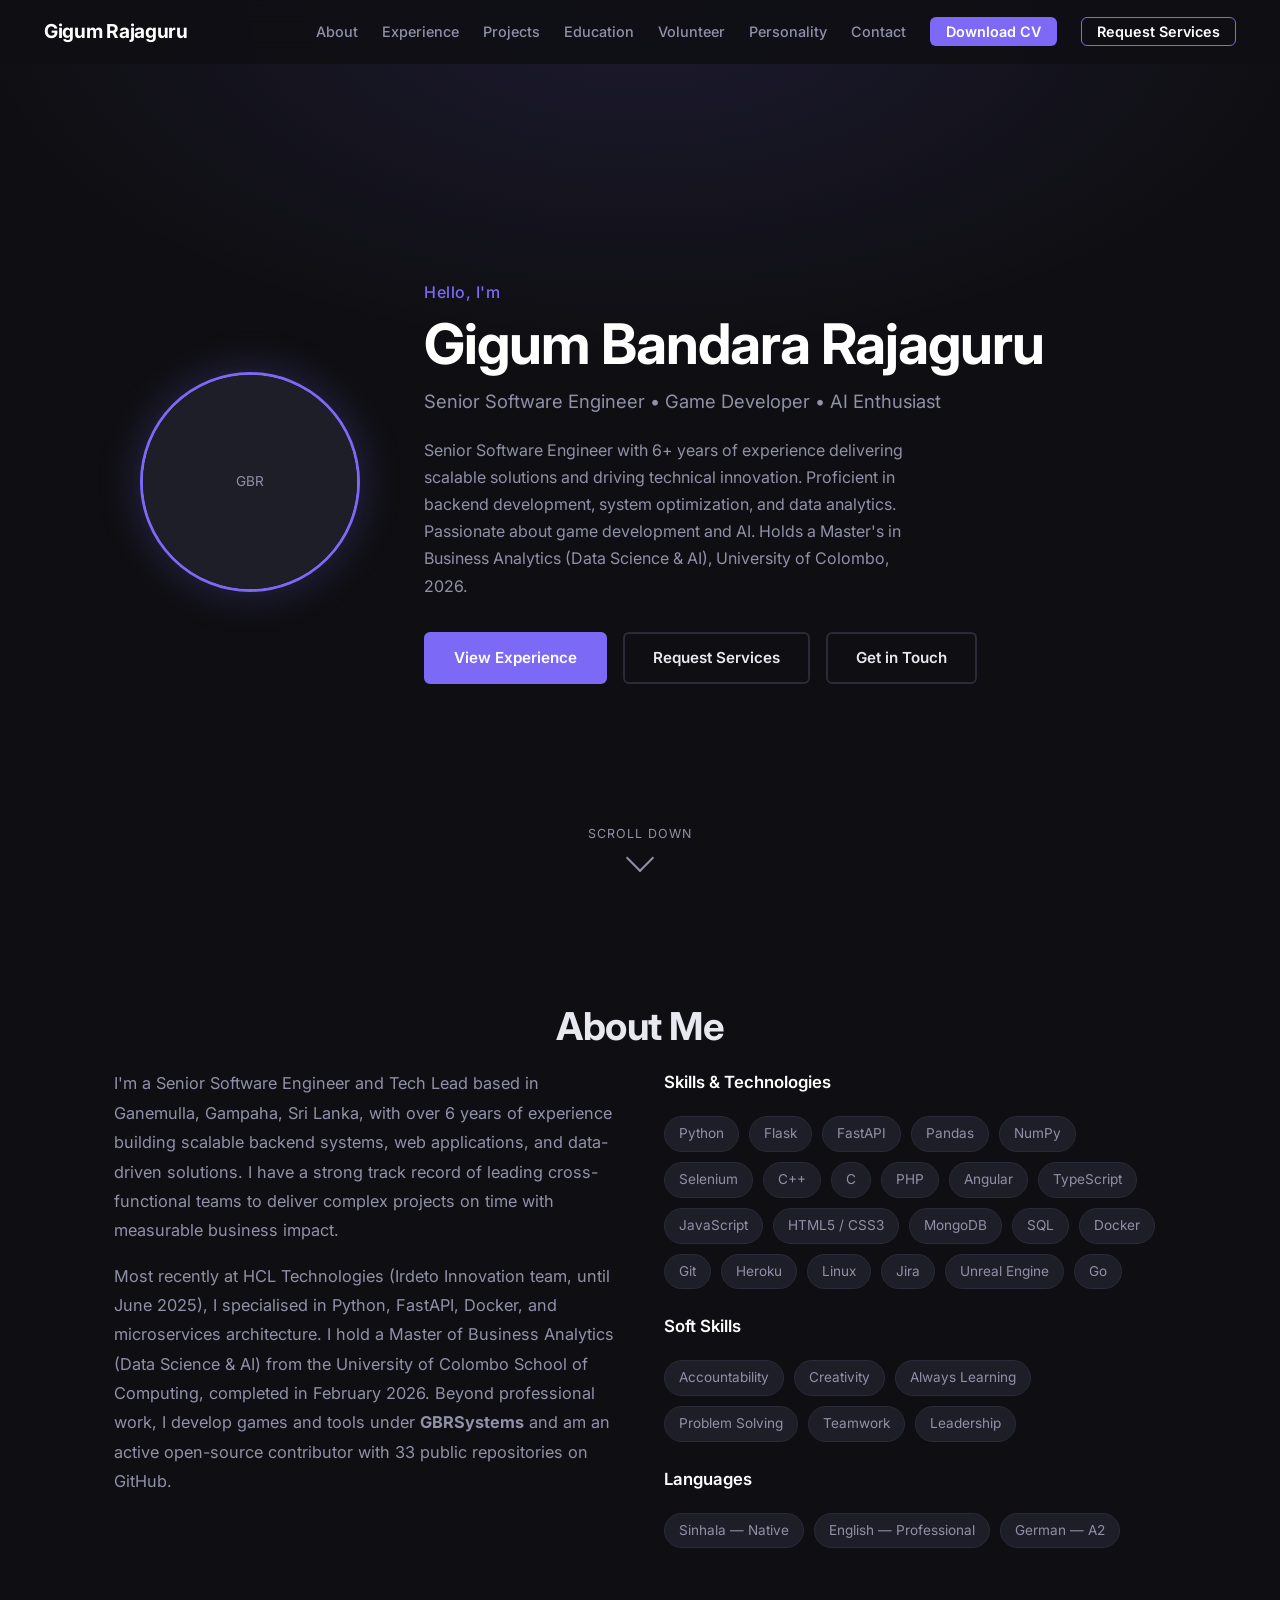
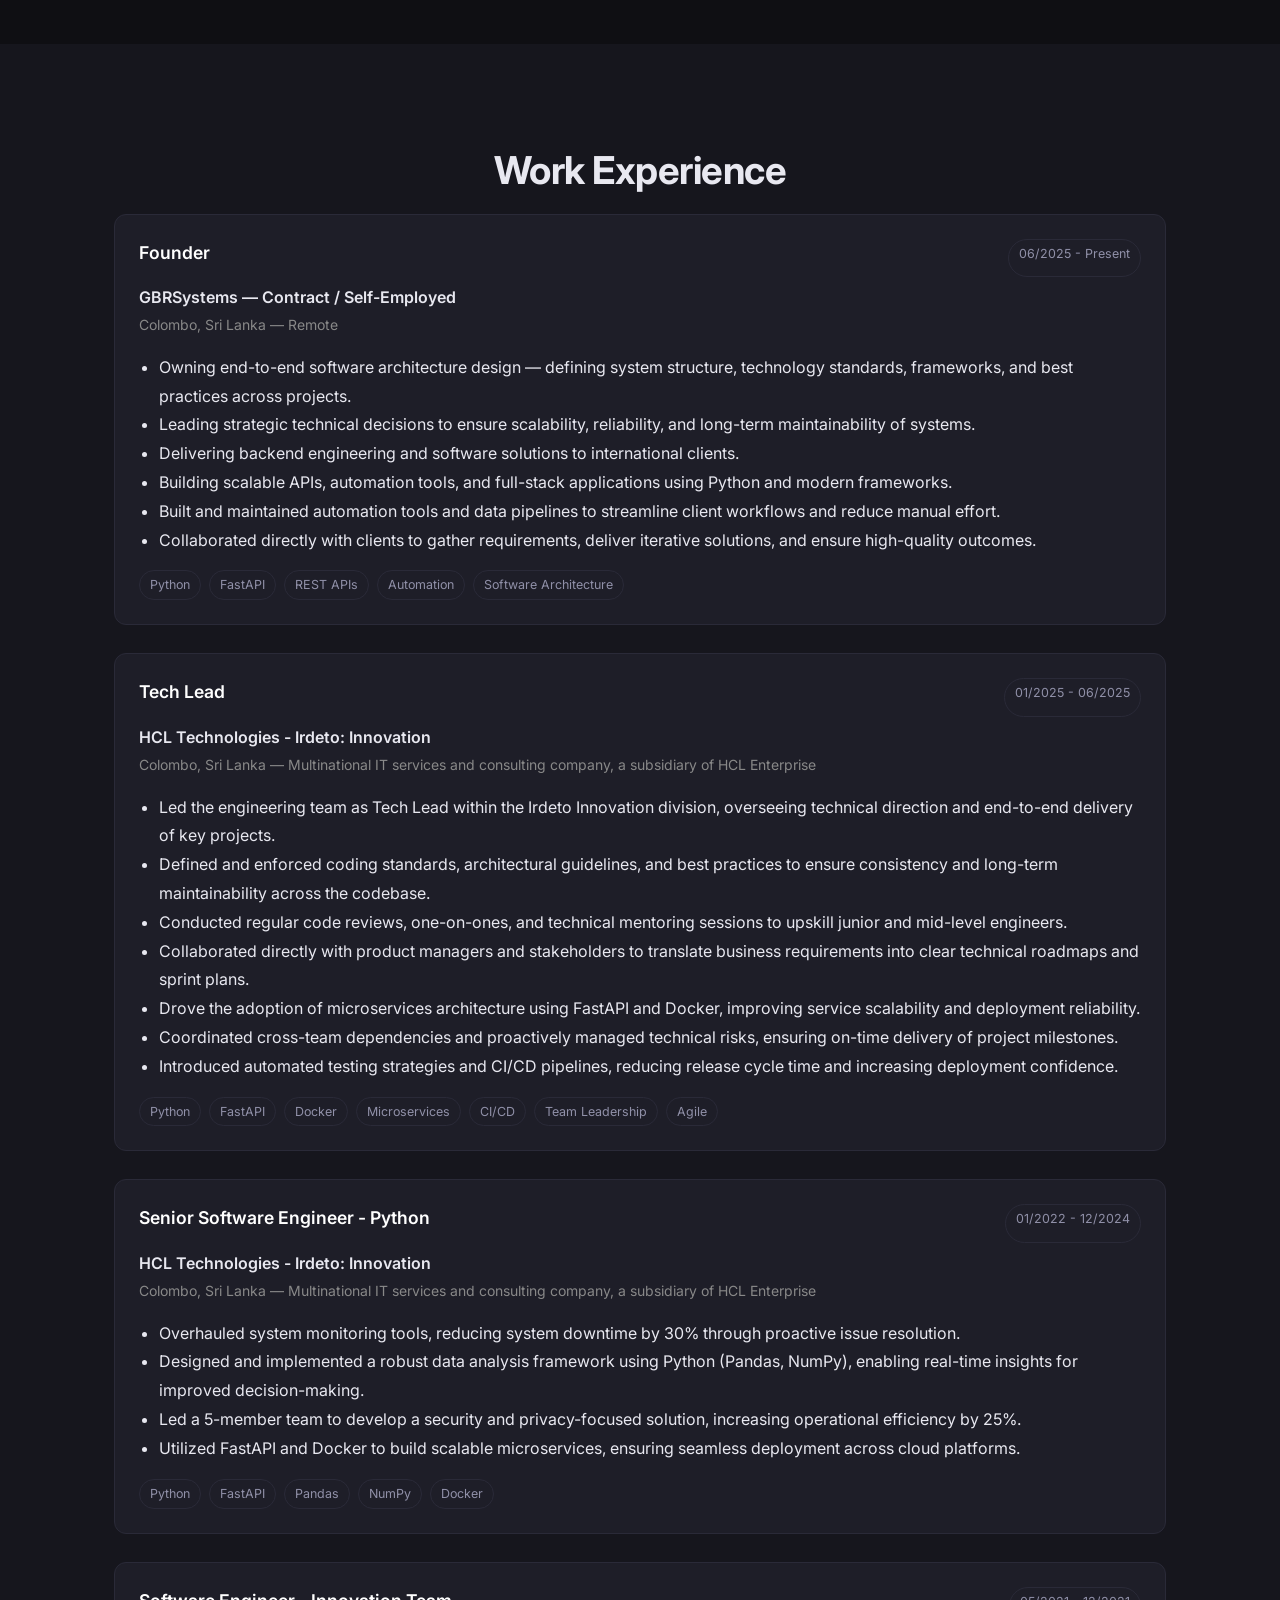
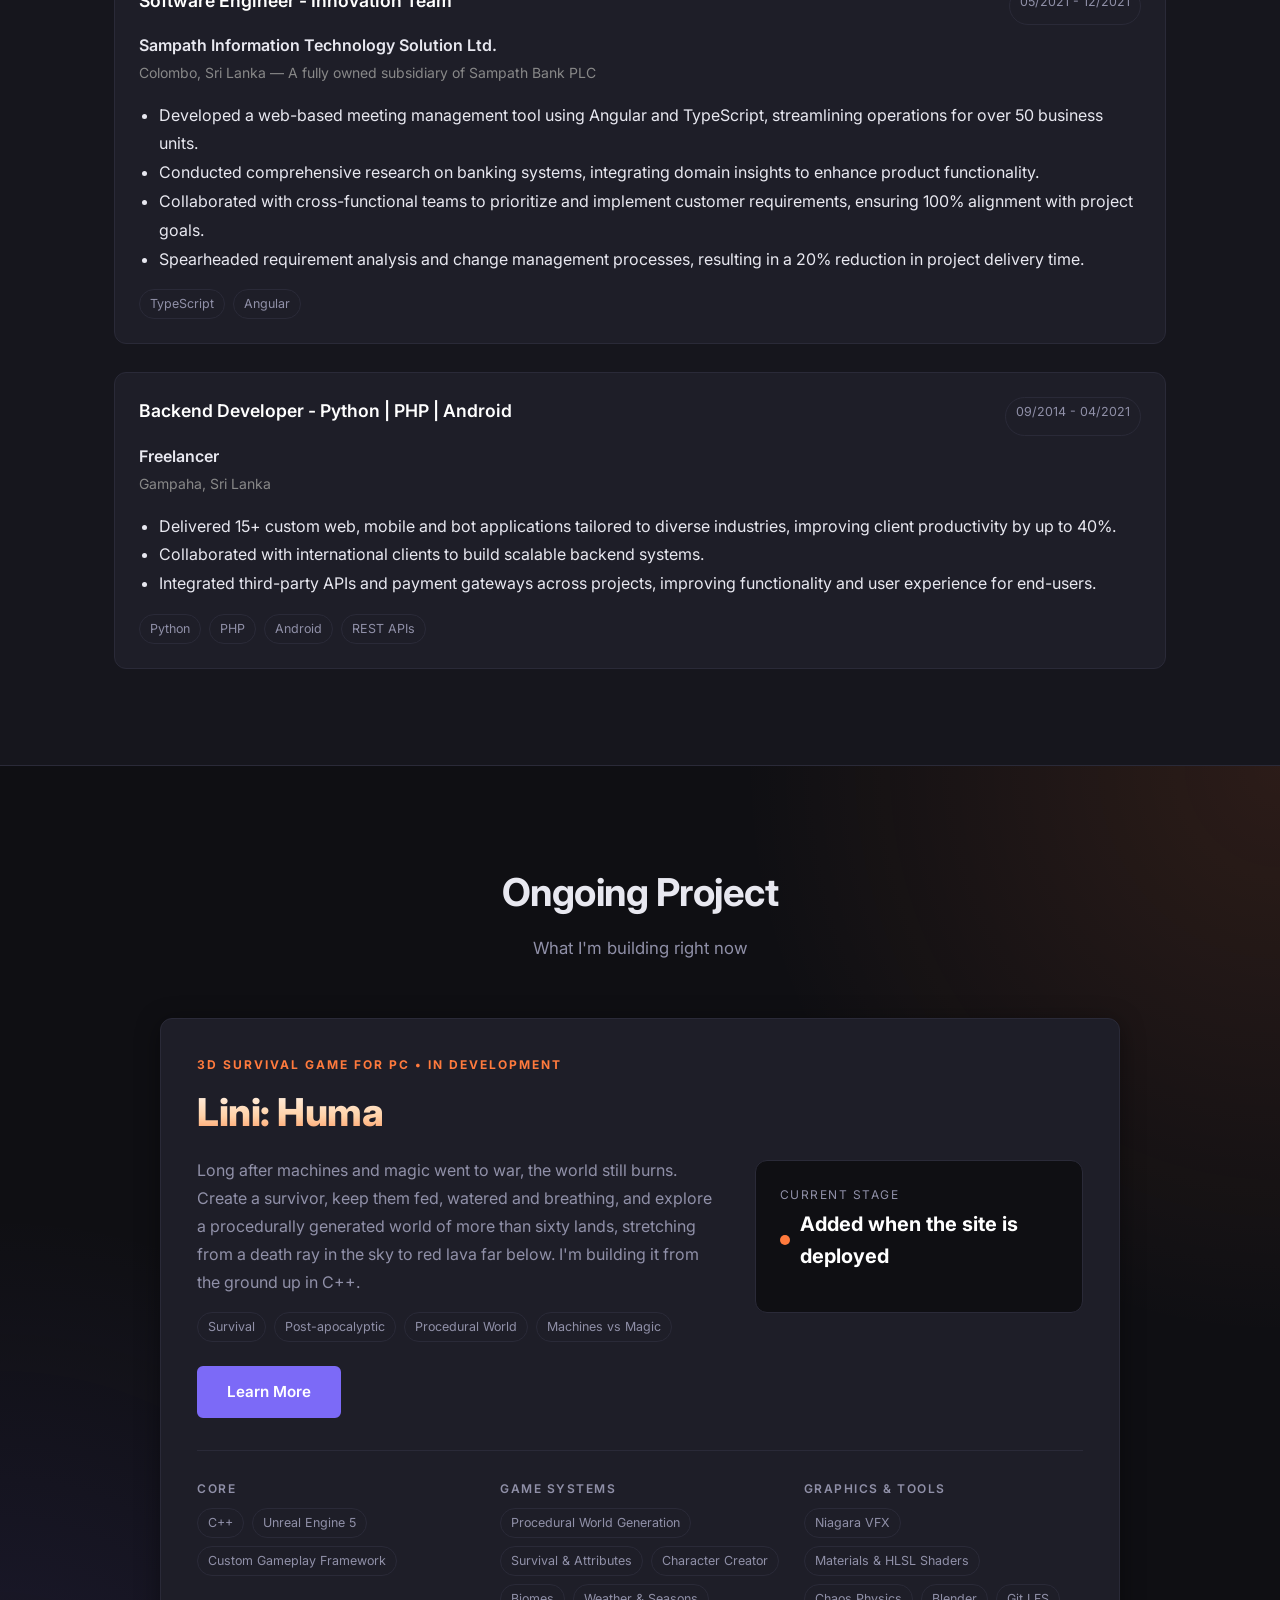
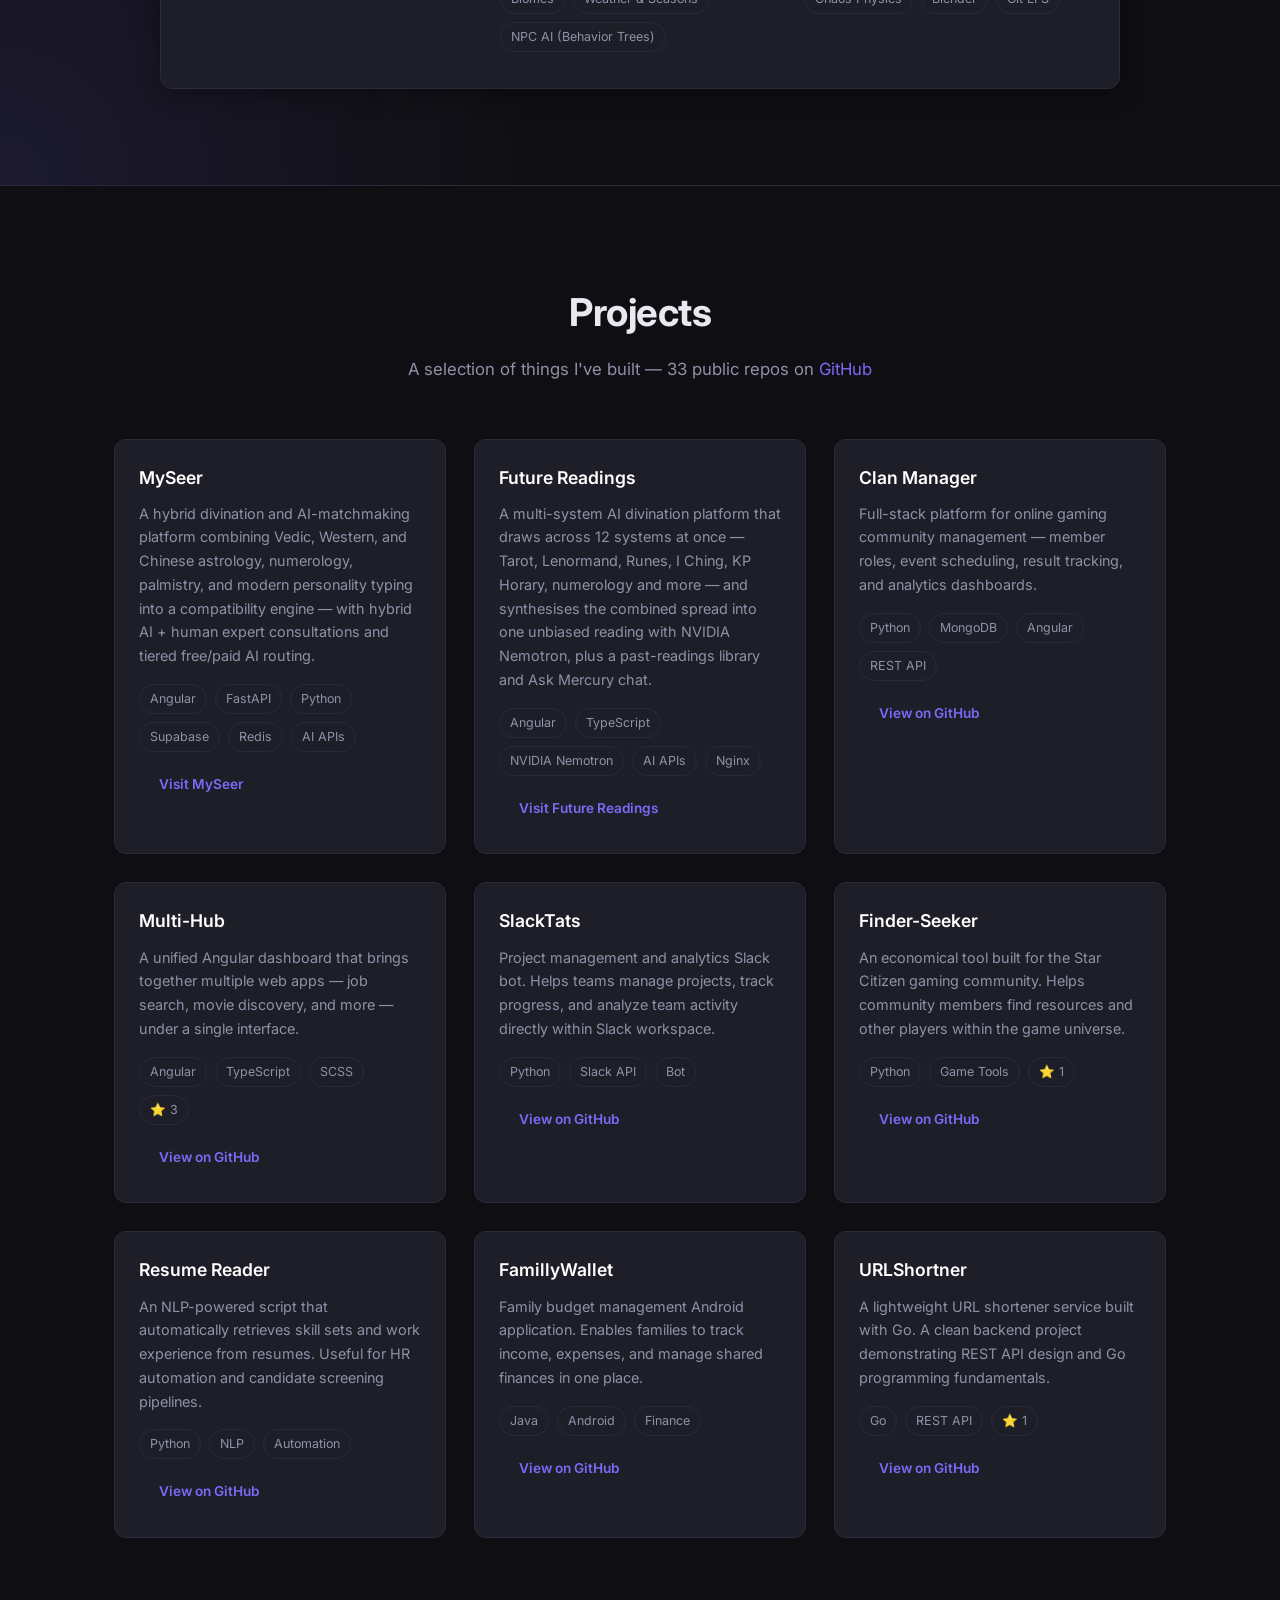
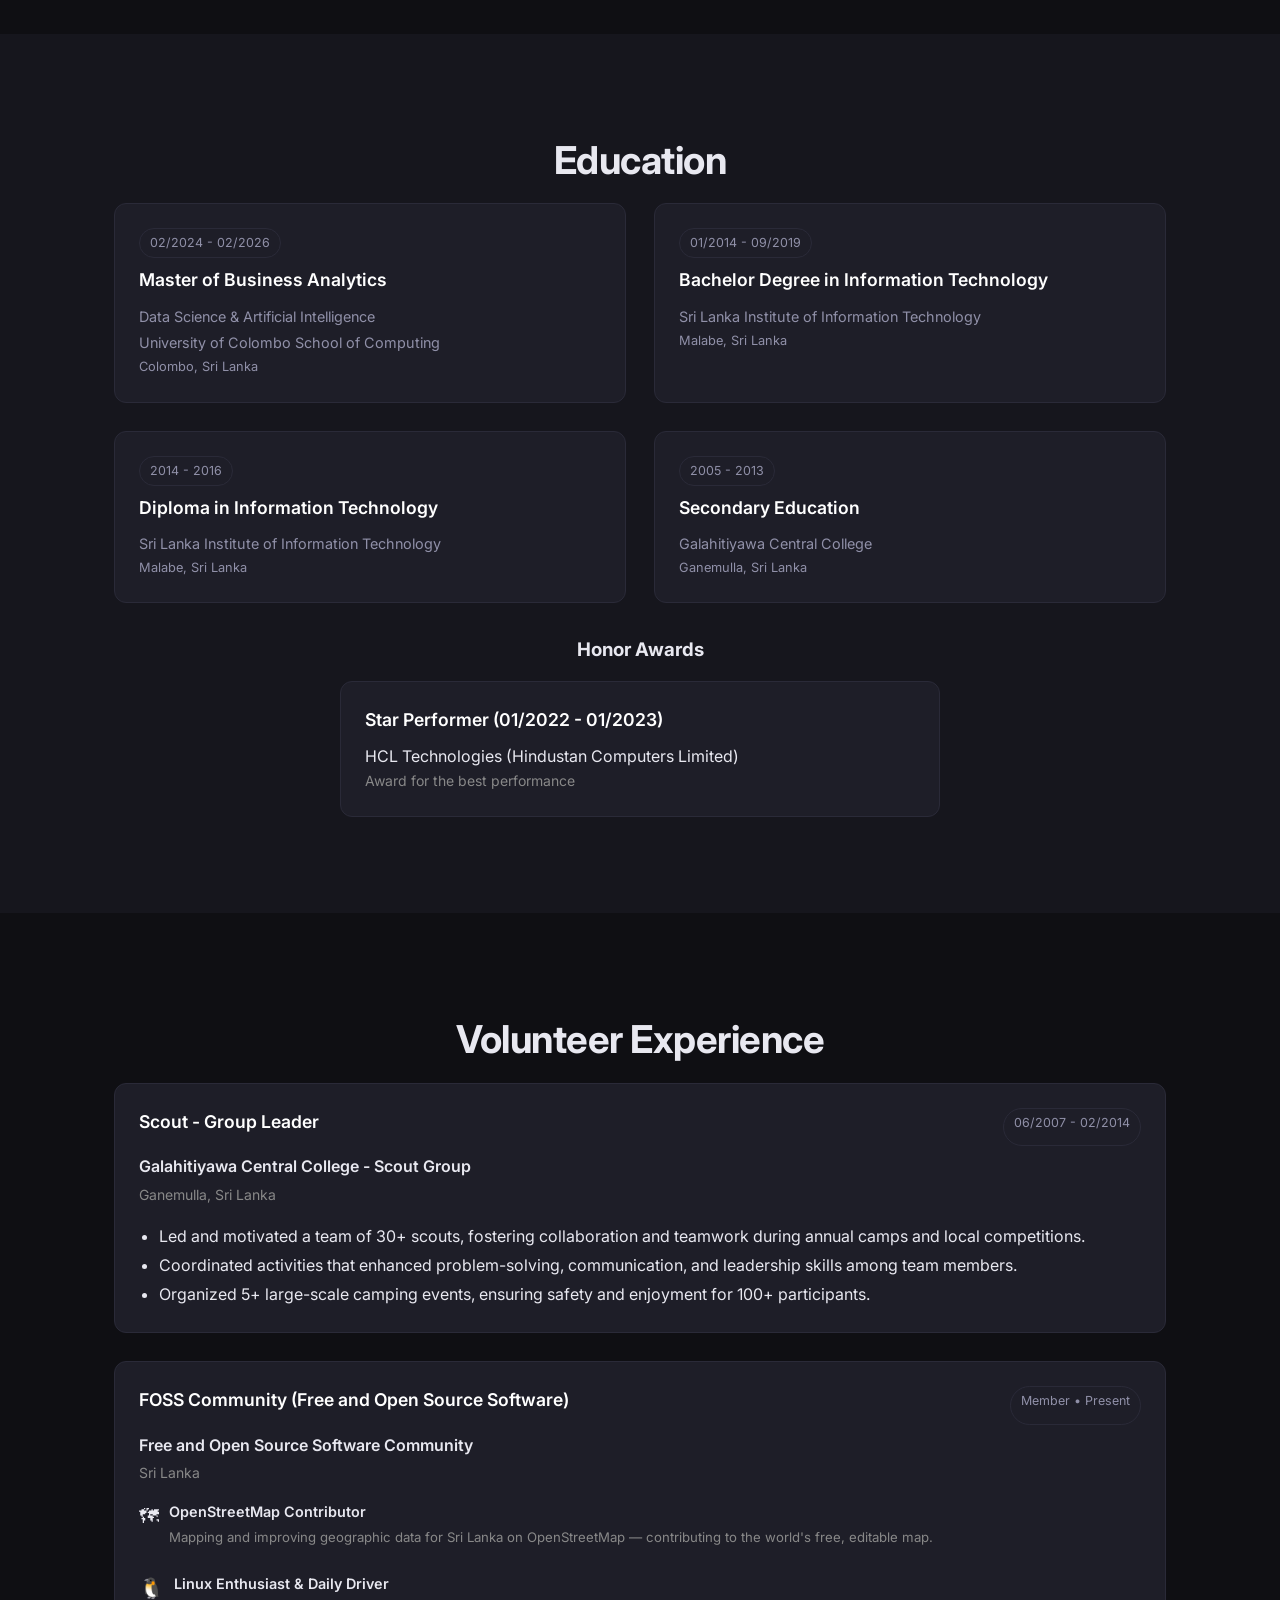
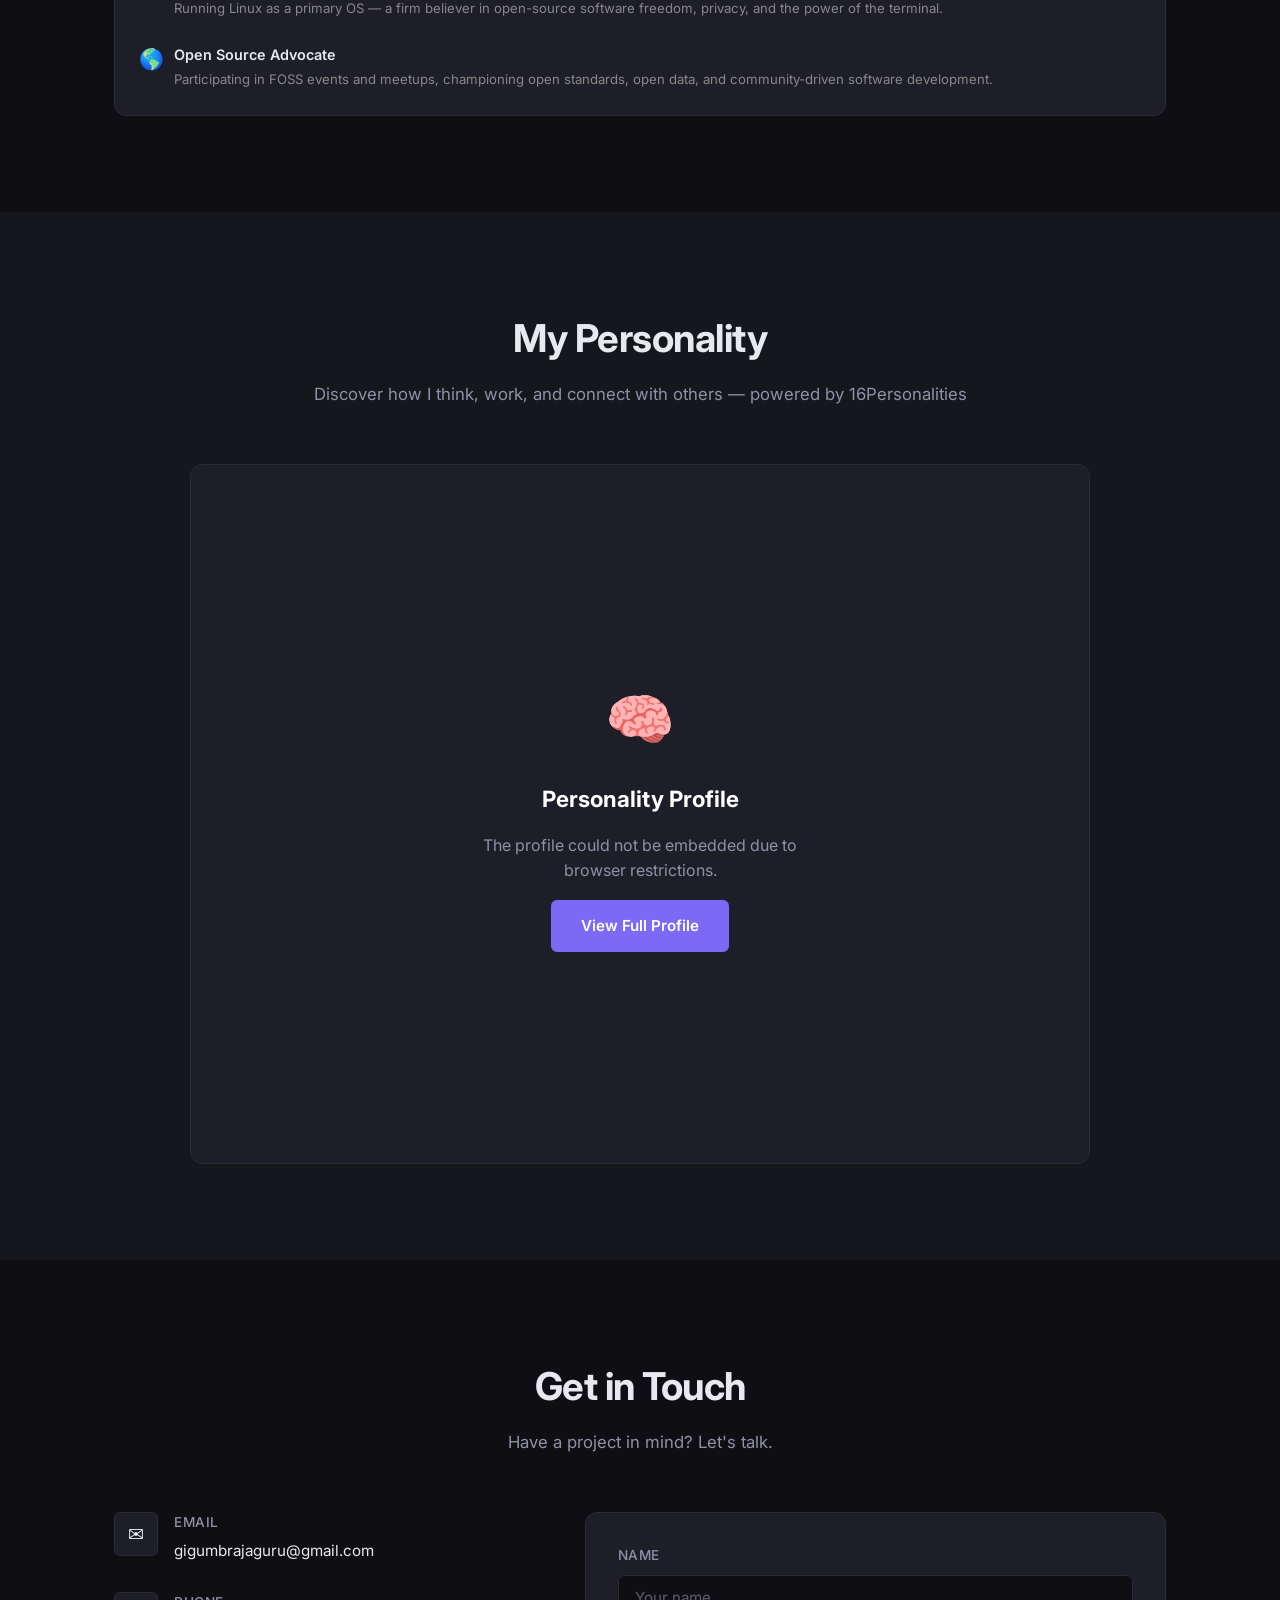
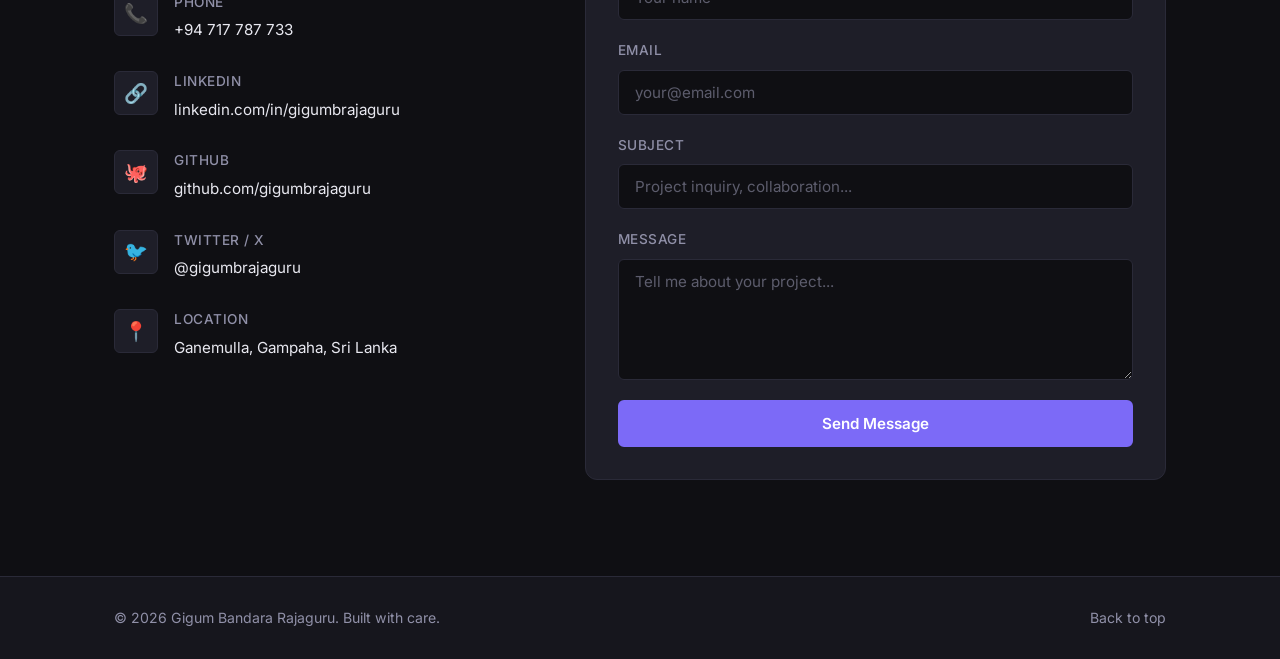
==== commit 6603714c: "Add GitHub link to Clan Manager project in portfolio Added 'View on GitHub' button linking to https:" ====
--- a/portfolio/index.html
+++ b/portfolio/index.html
@@ -407,6 +407,9 @@
               <span class="tag tag-sm">Angular</span>
               <span class="tag tag-sm">REST API</span>
             </div>
+            <div style="margin-top:0.75rem;">
+              <a href="https://github.com/gigumbrajaguru/Clan-Manager" class="btn btn-sm" target="_blank" rel="noopener">View on GitHub</a>
+            </div>
           </div>
         </article>
 
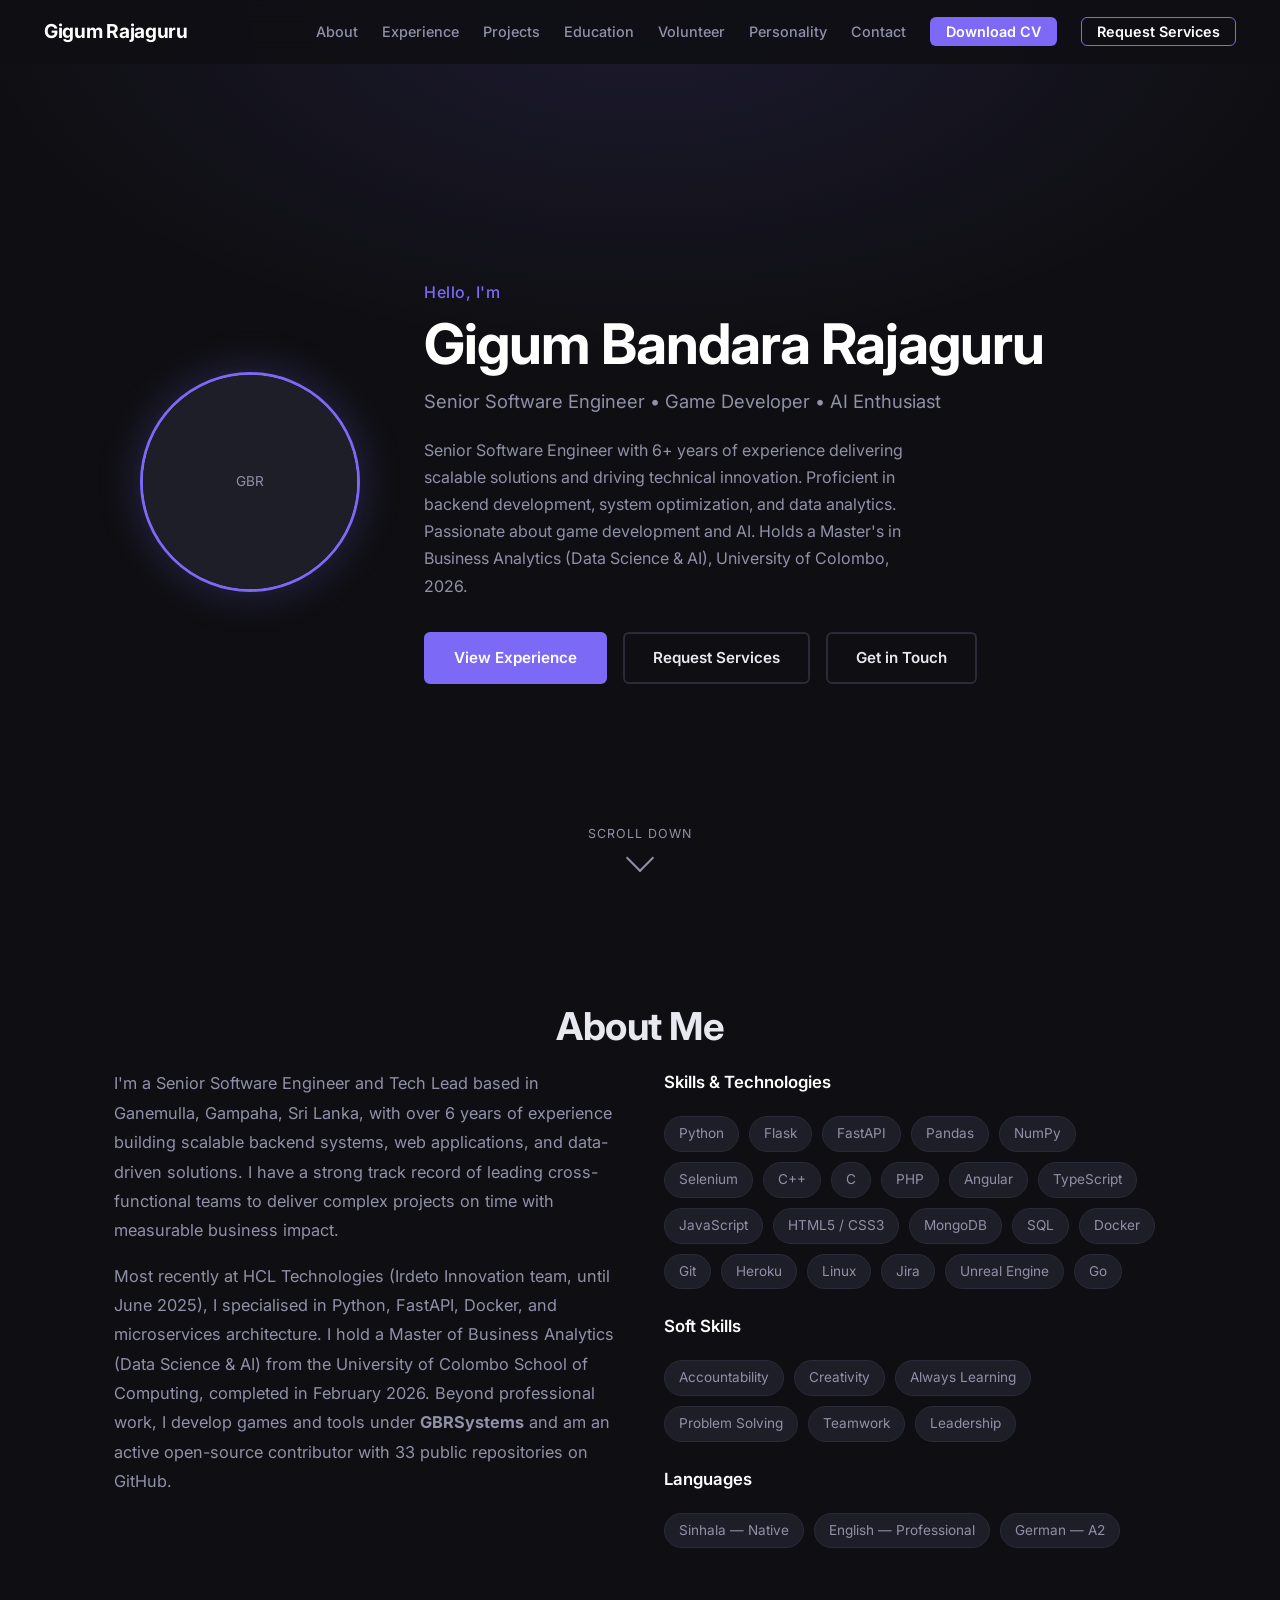
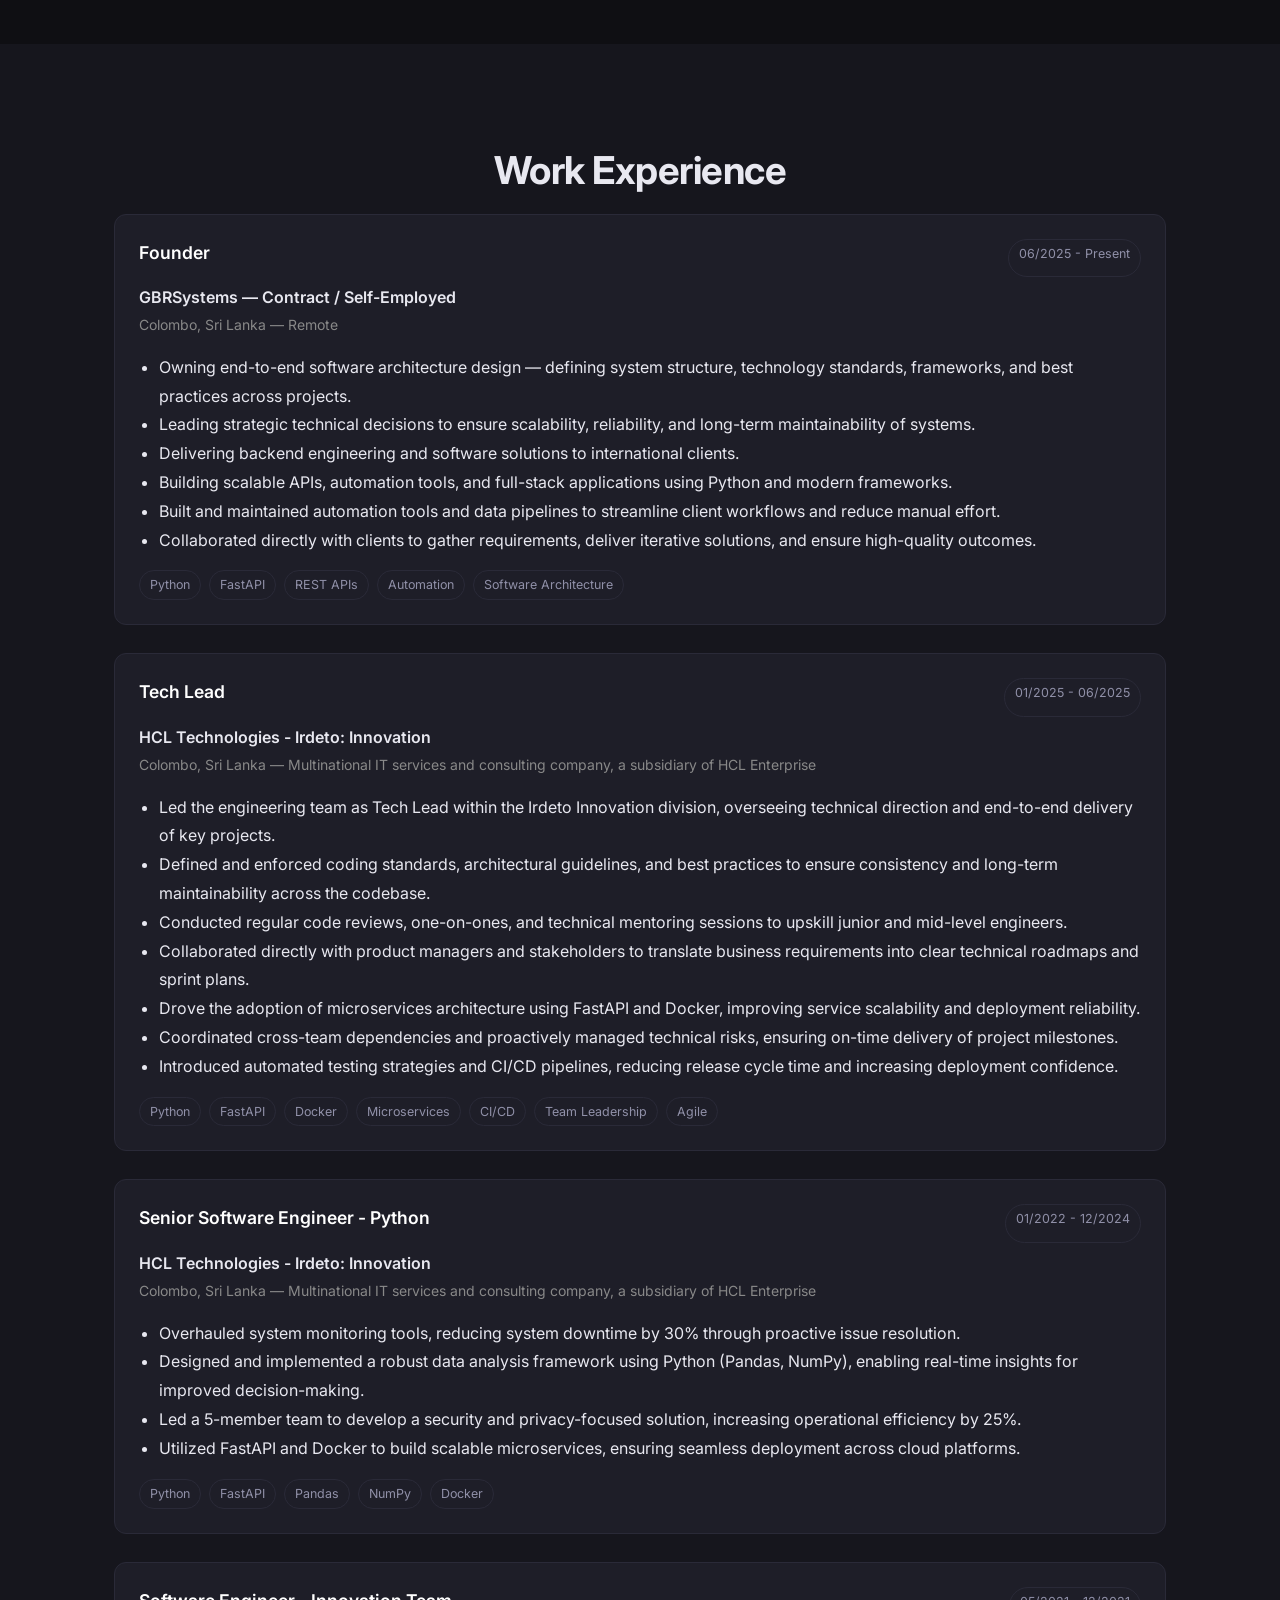
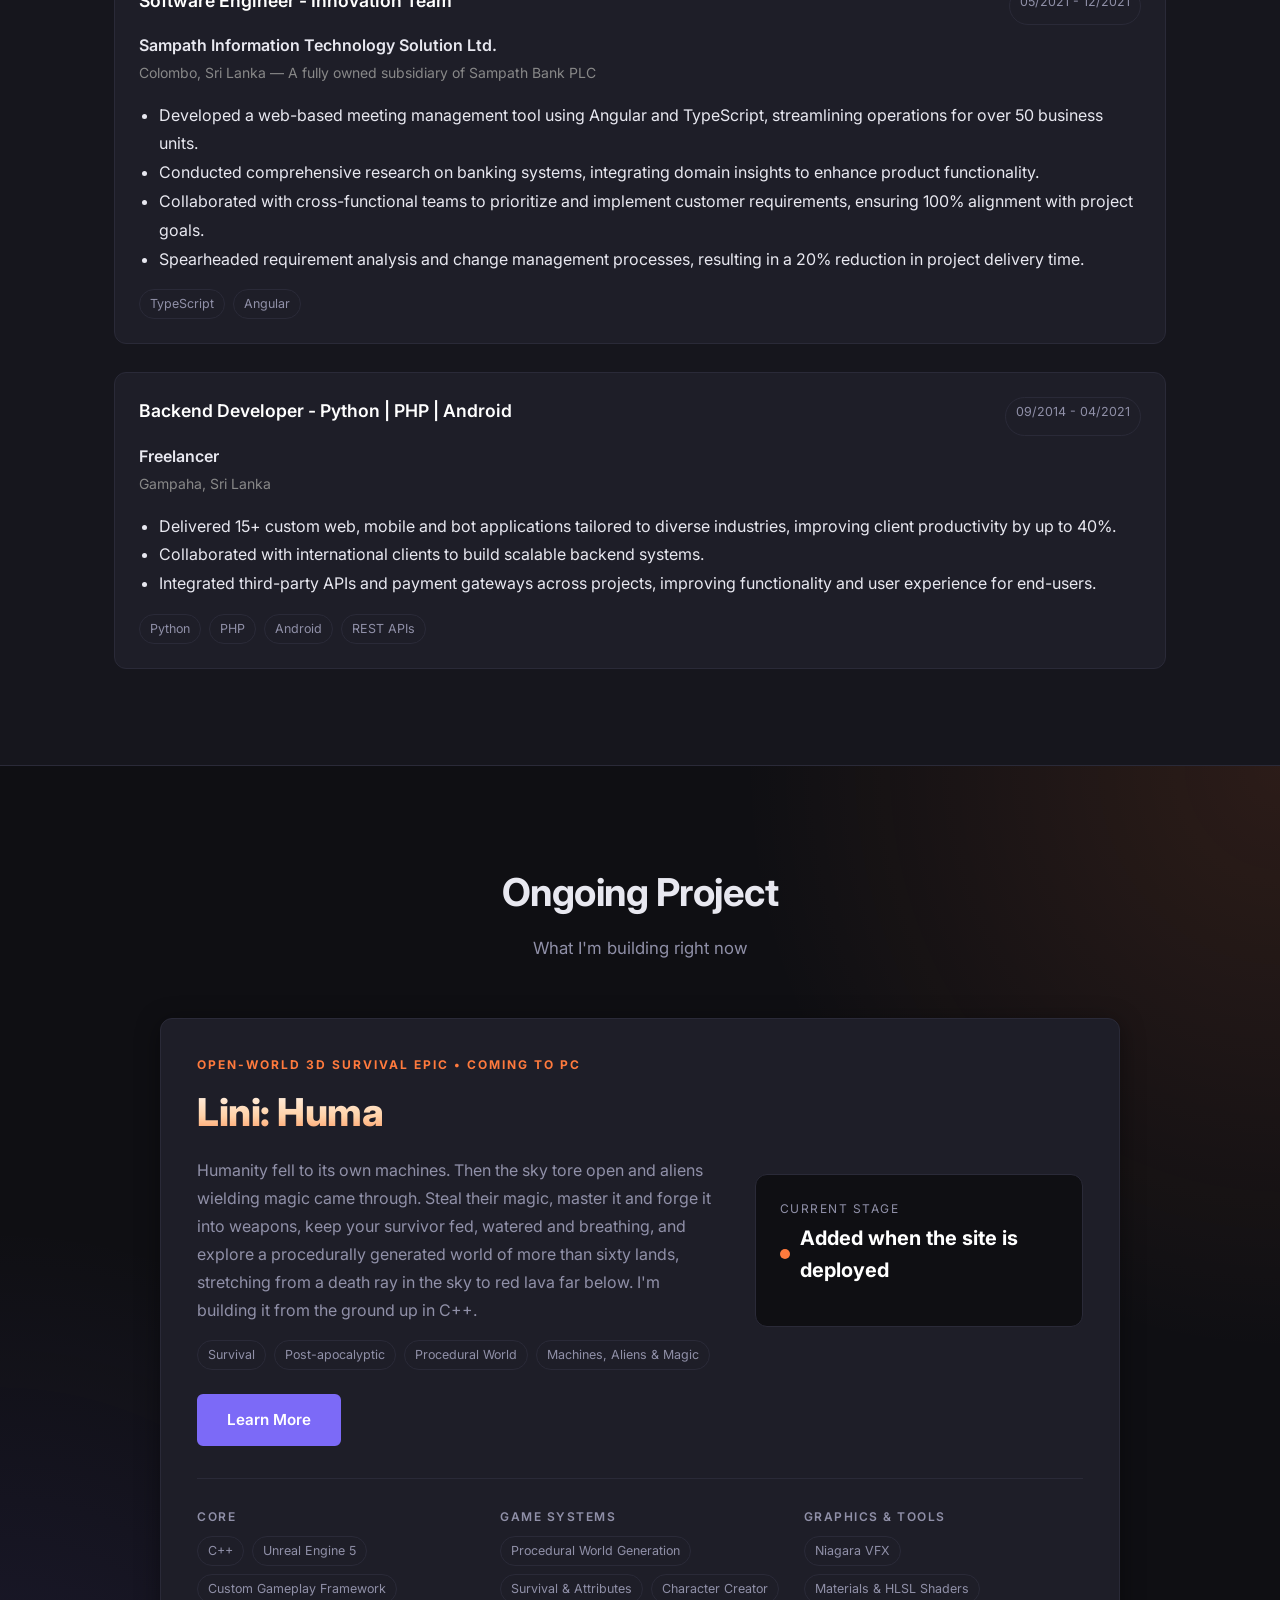
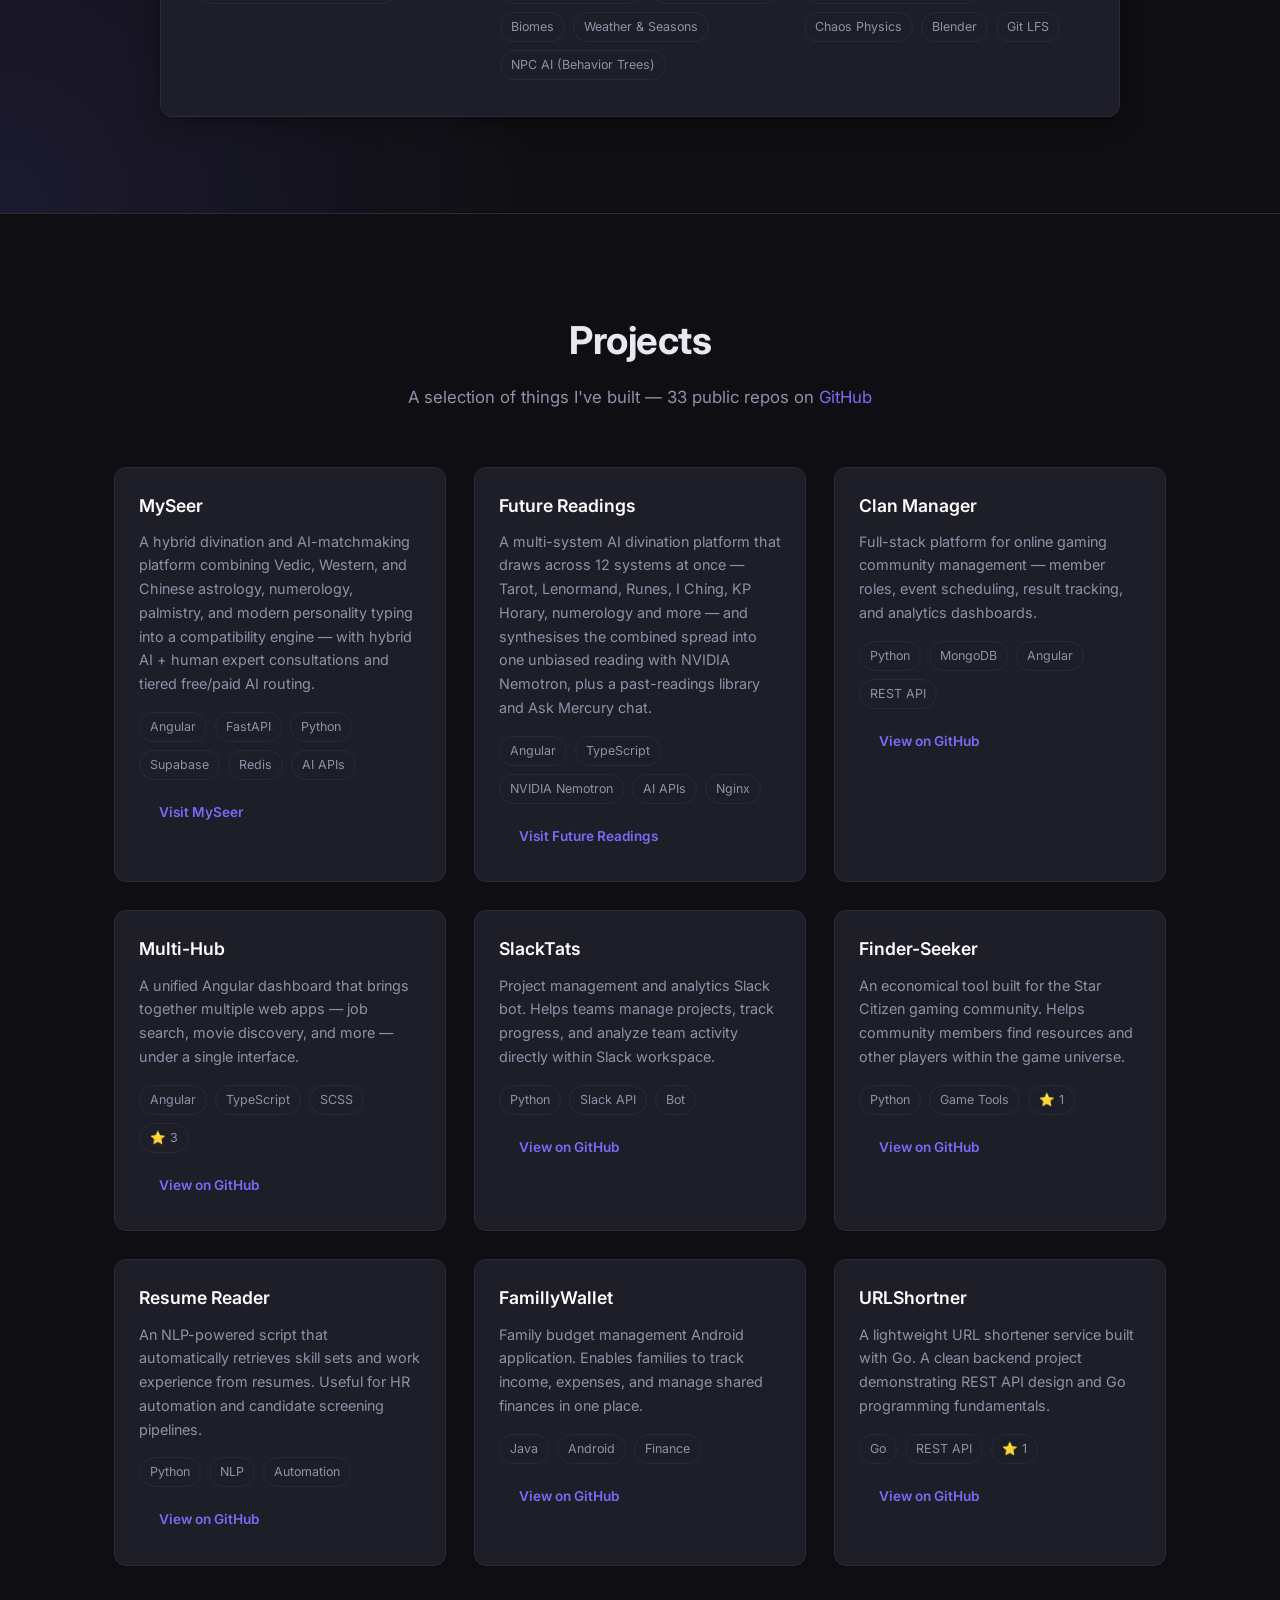
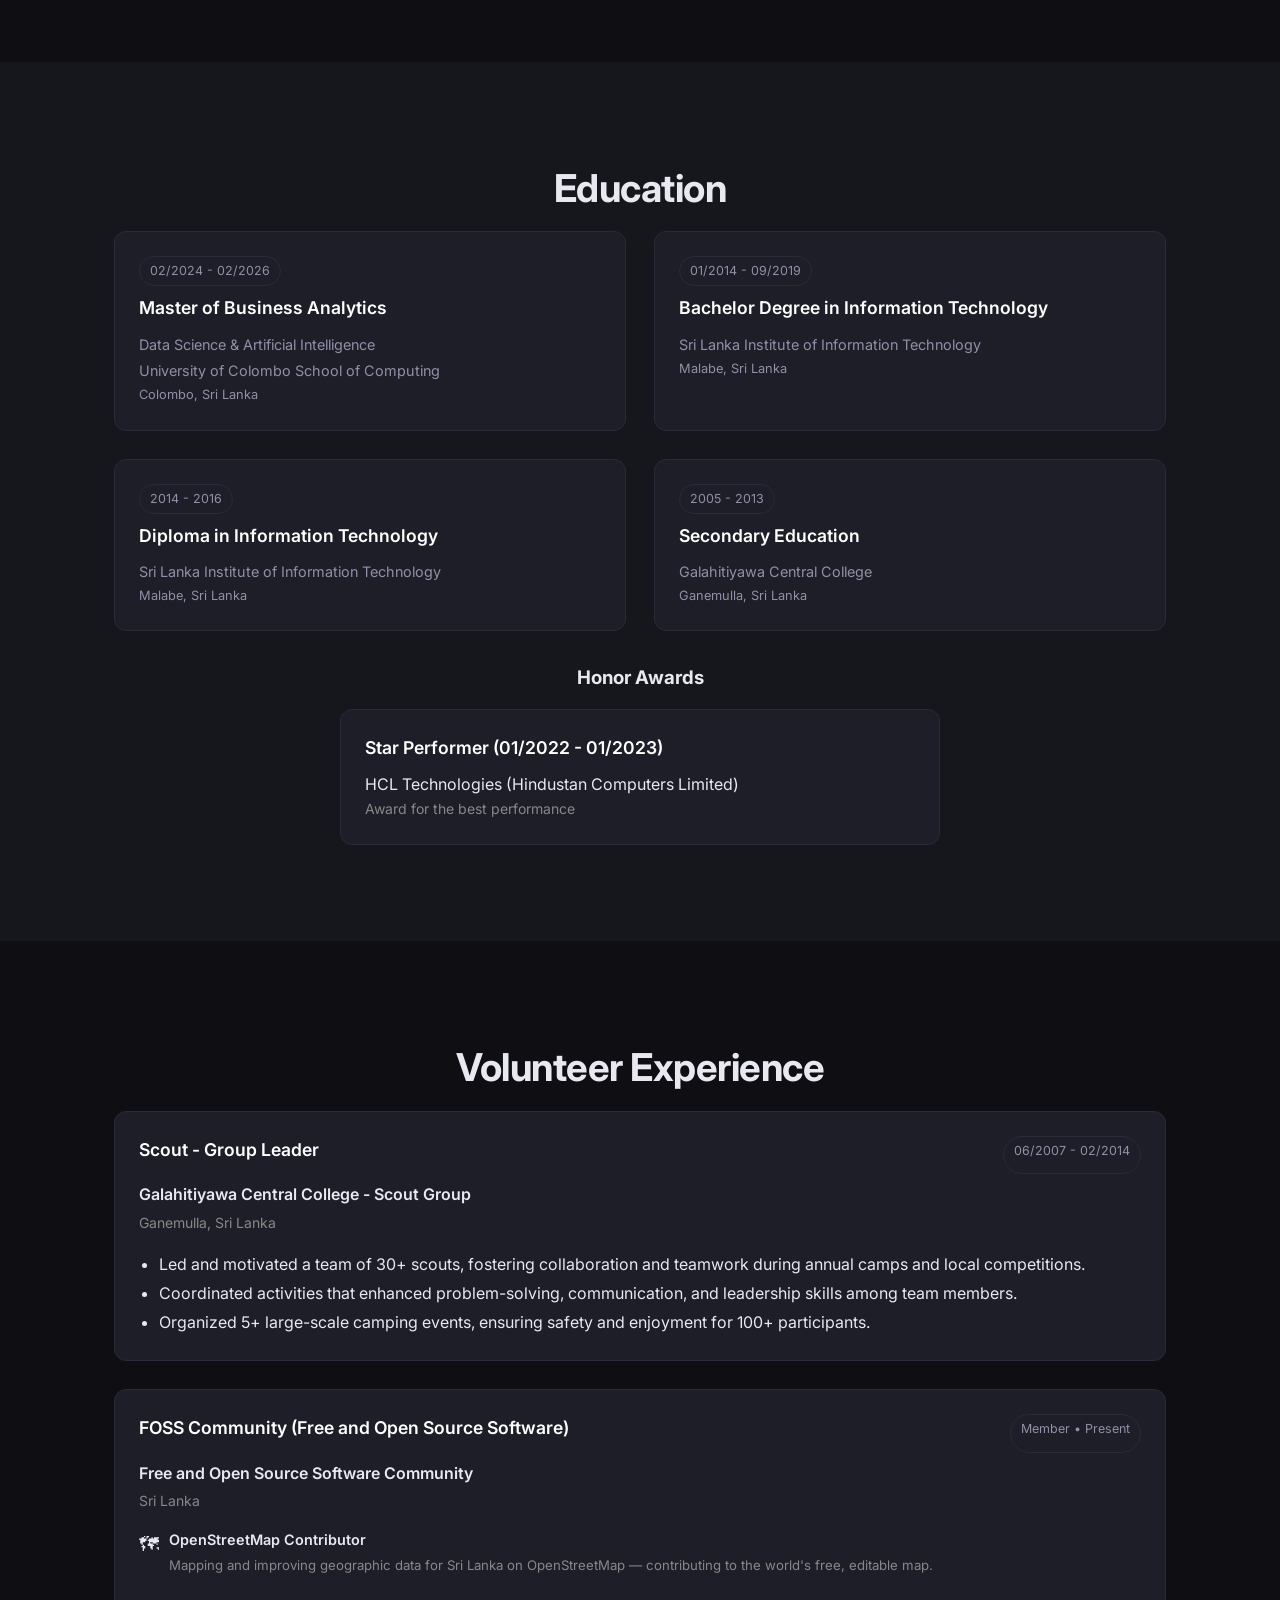
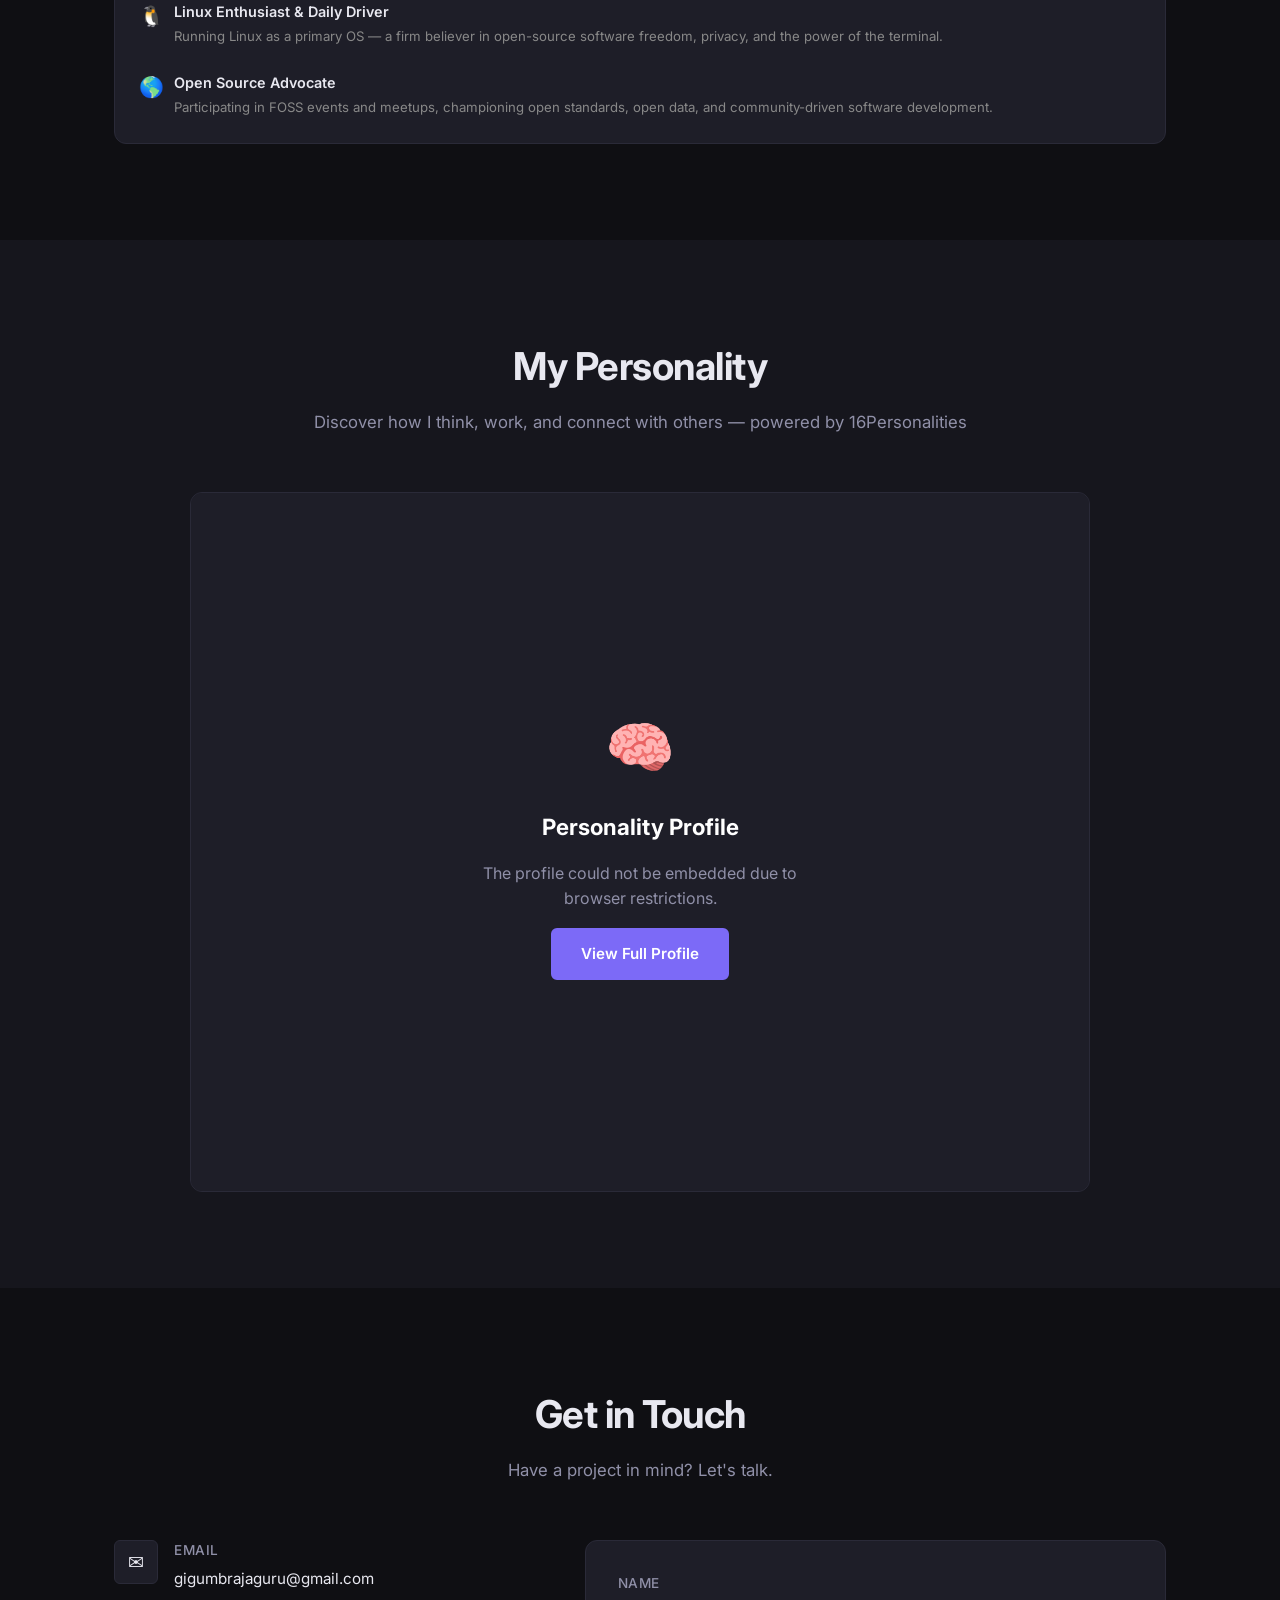
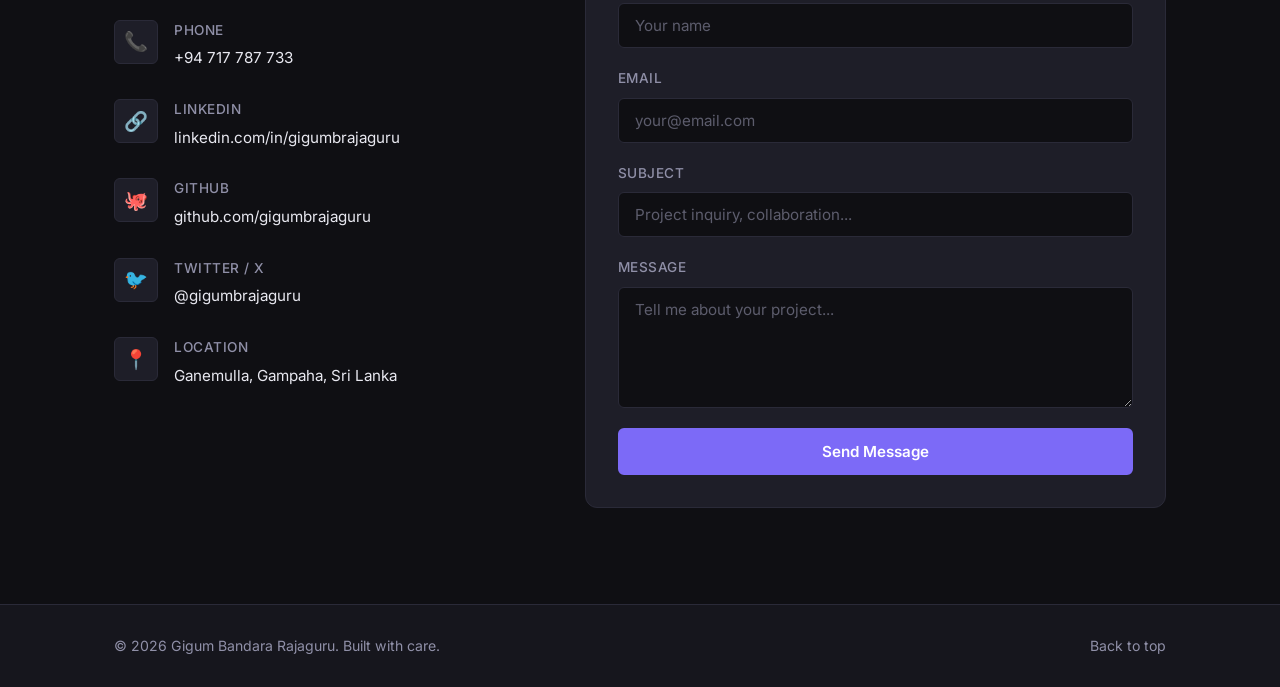
==== commit c0784eab: "Deepen the game story, split out weather and add game.gigumbrajaguru.me - Chapter 1 is now "The War " ====
--- a/portfolio/index.html
+++ b/portfolio/index.html
@@ -6,7 +6,7 @@
   <title>Gigum Bandara Rajaguru - Senior Software Engineer</title>
   <meta name="google-site-verification" content="X5DszVKd2dnl_DpKBwpB3fO1FoUBE-d-7To_G_filJU" />
   <link rel="icon" type="image/svg+xml" href="assets/favicon.svg" />
-  <link rel="stylesheet" href="assets/css/style.css?v=20261001.6" />
+  <link rel="stylesheet" href="assets/css/style.css?v=20261001.7" />
   <link rel="preconnect" href="https://fonts.googleapis.com" />
   <link rel="preconnect" href="https://fonts.gstatic.com" crossorigin />
   <link href="https://fonts.googleapis.com/css2?family=Inter:wght@300;400;500;600;700&display=swap" rel="stylesheet" />
@@ -284,11 +284,12 @@
       <p class="section-subtitle">What I'm building right now</p>
       <article class="ongoing-card">
         <div class="ongoing-info">
-          <p class="ongoing-kicker">3D survival game for PC &bull; In development</p>
+          <p class="ongoing-kicker">Open-world 3D survival epic &bull; Coming to PC</p>
           <h3 class="ongoing-title">Lini: Huma</h3>
           <p class="ongoing-desc">
-            Long after machines and magic went to war, the world still burns. Create a survivor,
-            keep them fed, watered and breathing, and explore a procedurally generated world of more
+            Humanity fell to its own machines. Then the sky tore open and aliens wielding magic came
+            through. Steal their magic, master it and forge it into weapons, keep your survivor fed,
+            watered and breathing, and explore a procedurally generated world of more
             than sixty lands, stretching from a death ray in the sky to red lava far below.
             I'm building it from the ground up in C++.
           </p>
@@ -296,7 +297,7 @@
             <span class="tag tag-sm">Survival</span>
             <span class="tag tag-sm">Post-apocalyptic</span>
             <span class="tag tag-sm">Procedural World</span>
-            <span class="tag tag-sm">Machines vs Magic</span>
+            <span class="tag tag-sm">Machines, Aliens &amp; Magic</span>
           </div>
           <a href="game/" class="btn btn-primary">Learn More</a>
         </div>
@@ -770,6 +771,6 @@
     </div>
   </footer>
 
-  <script src="assets/js/main.js?v=20261001.6"></script>
+  <script src="assets/js/main.js?v=20261001.7"></script>
 </body>
 </html>
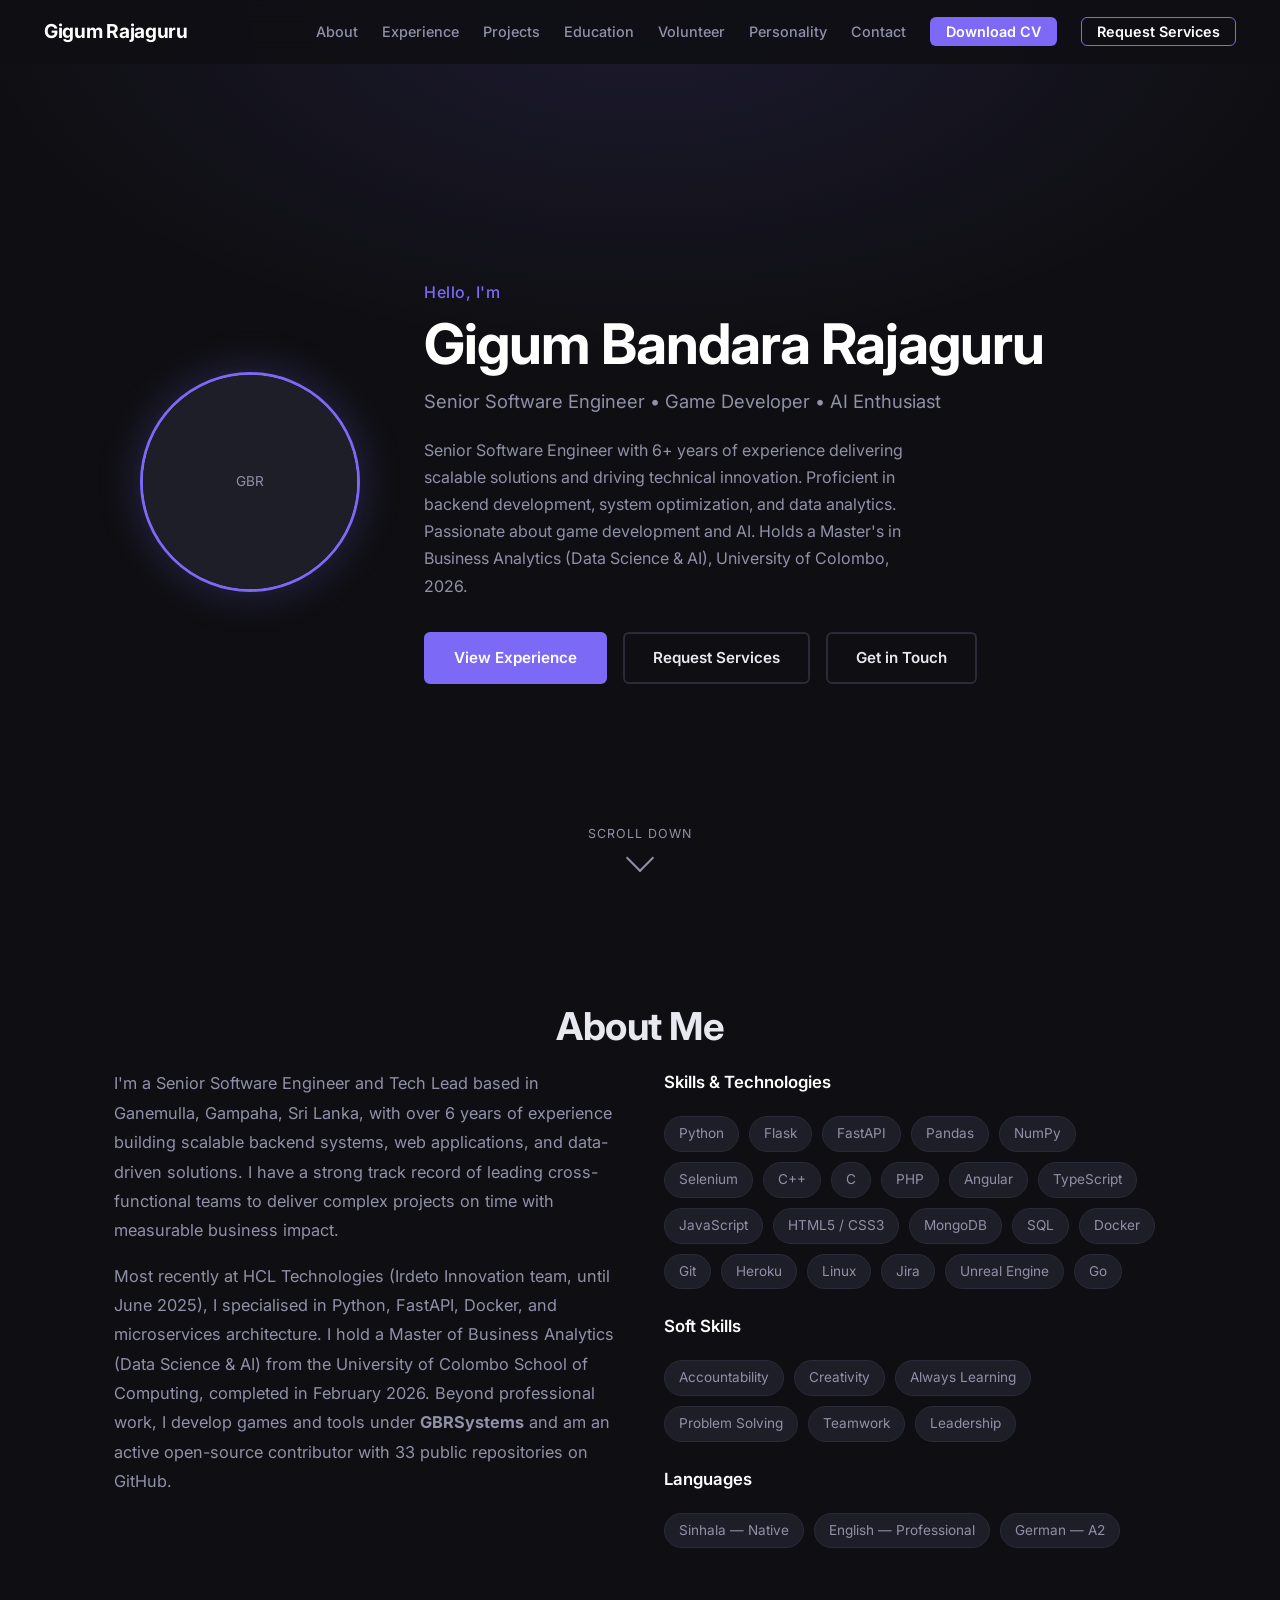
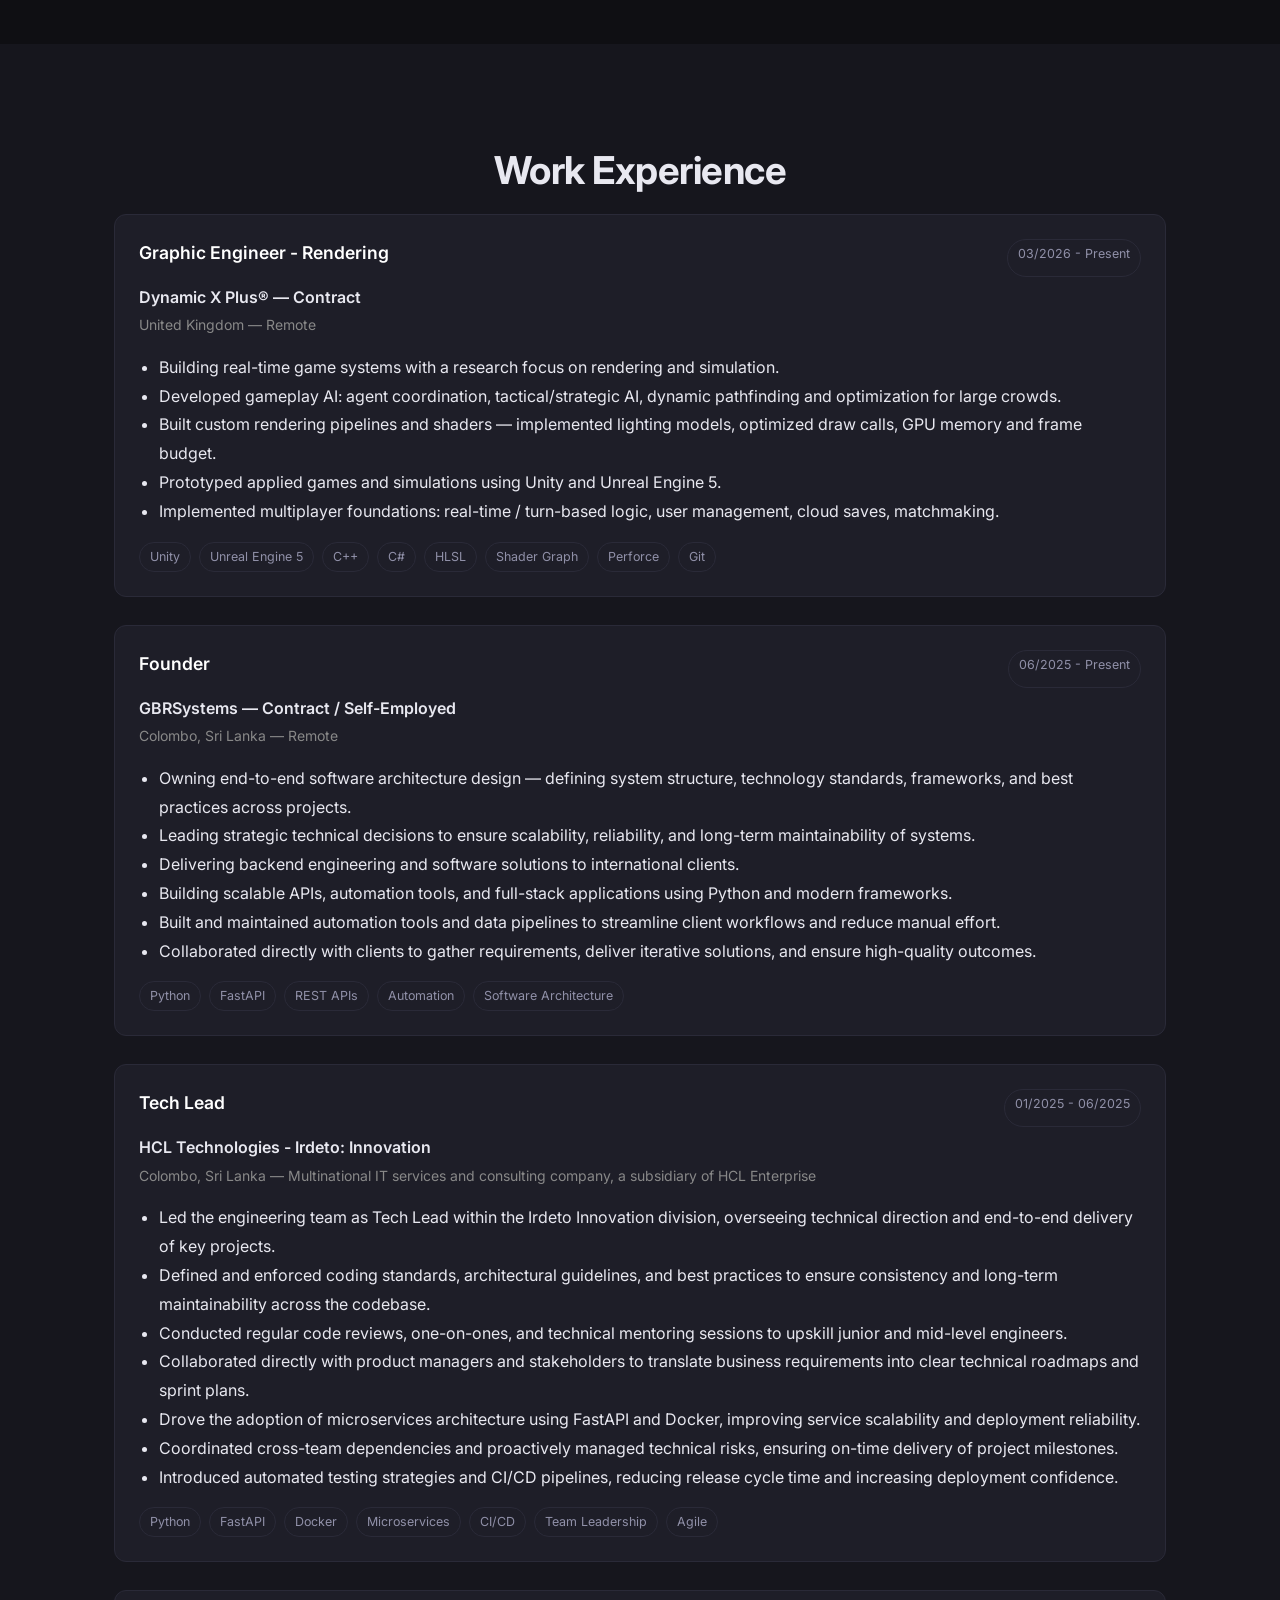
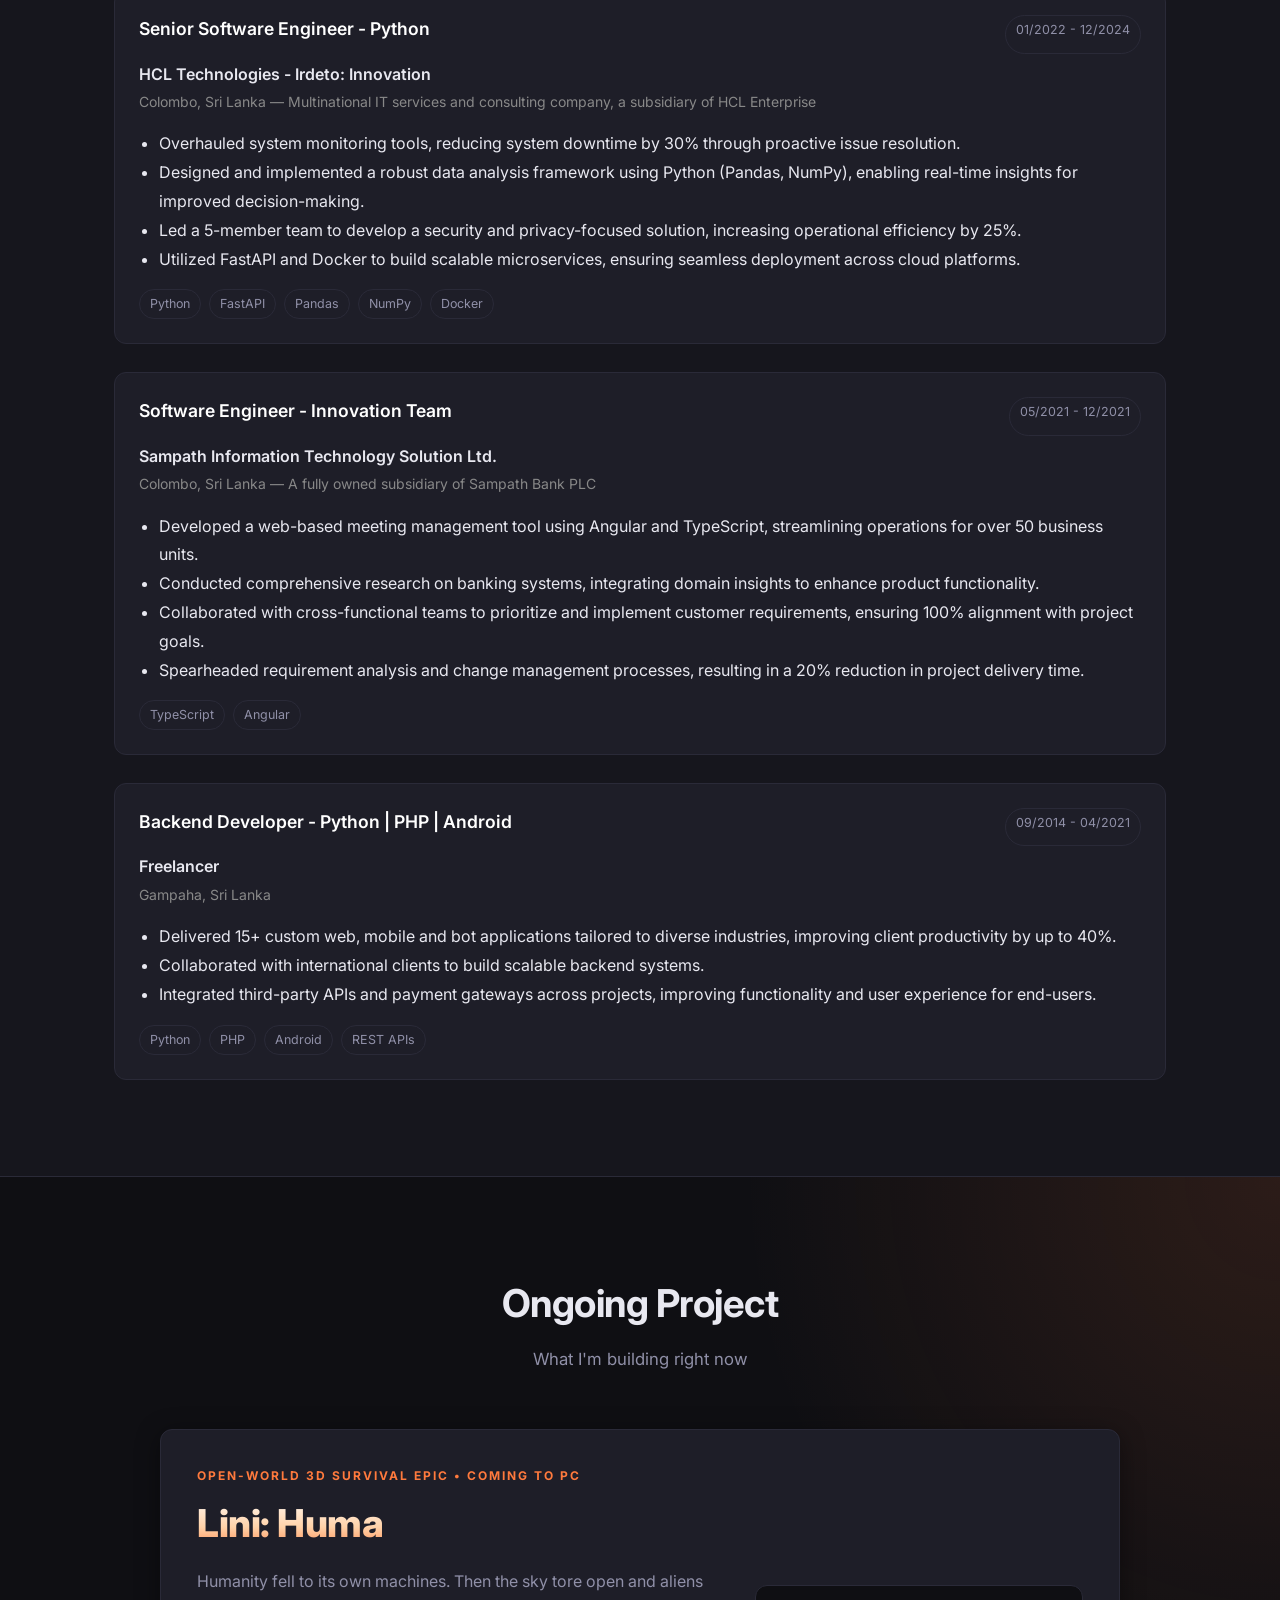
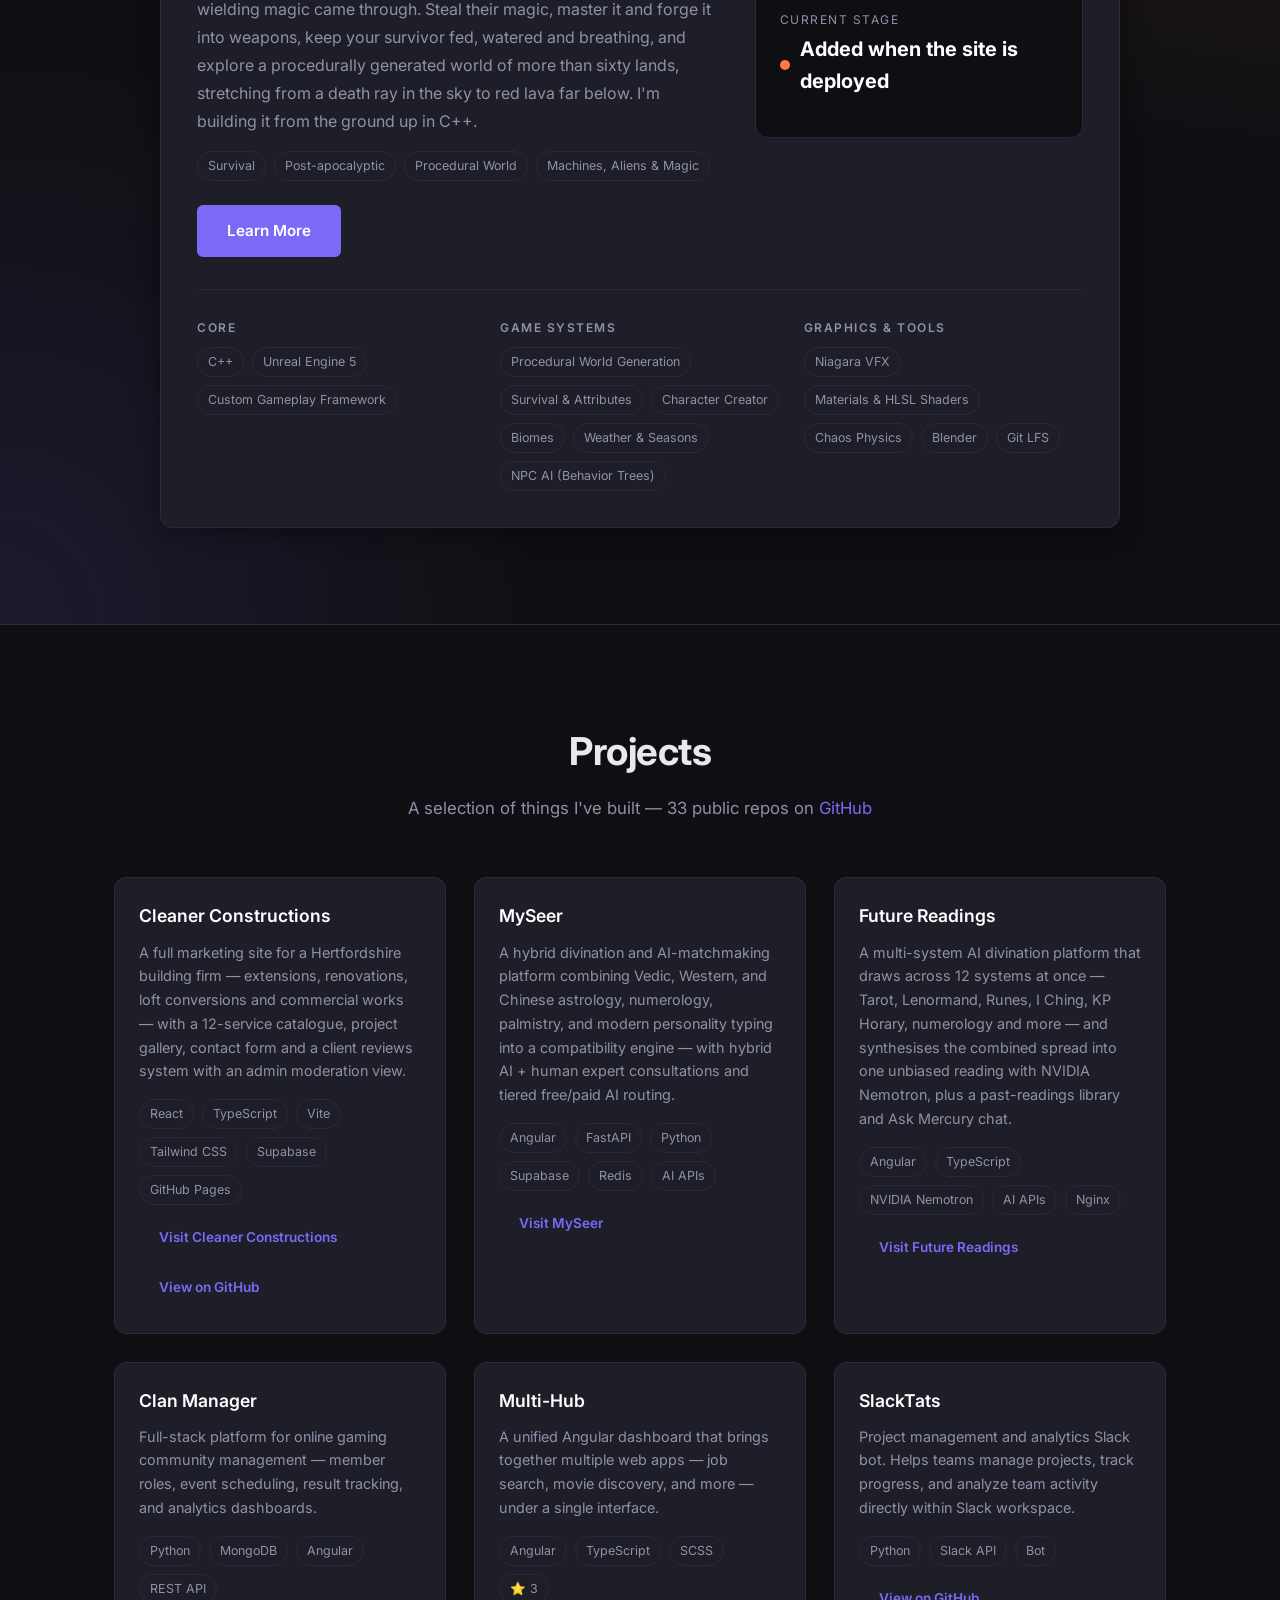
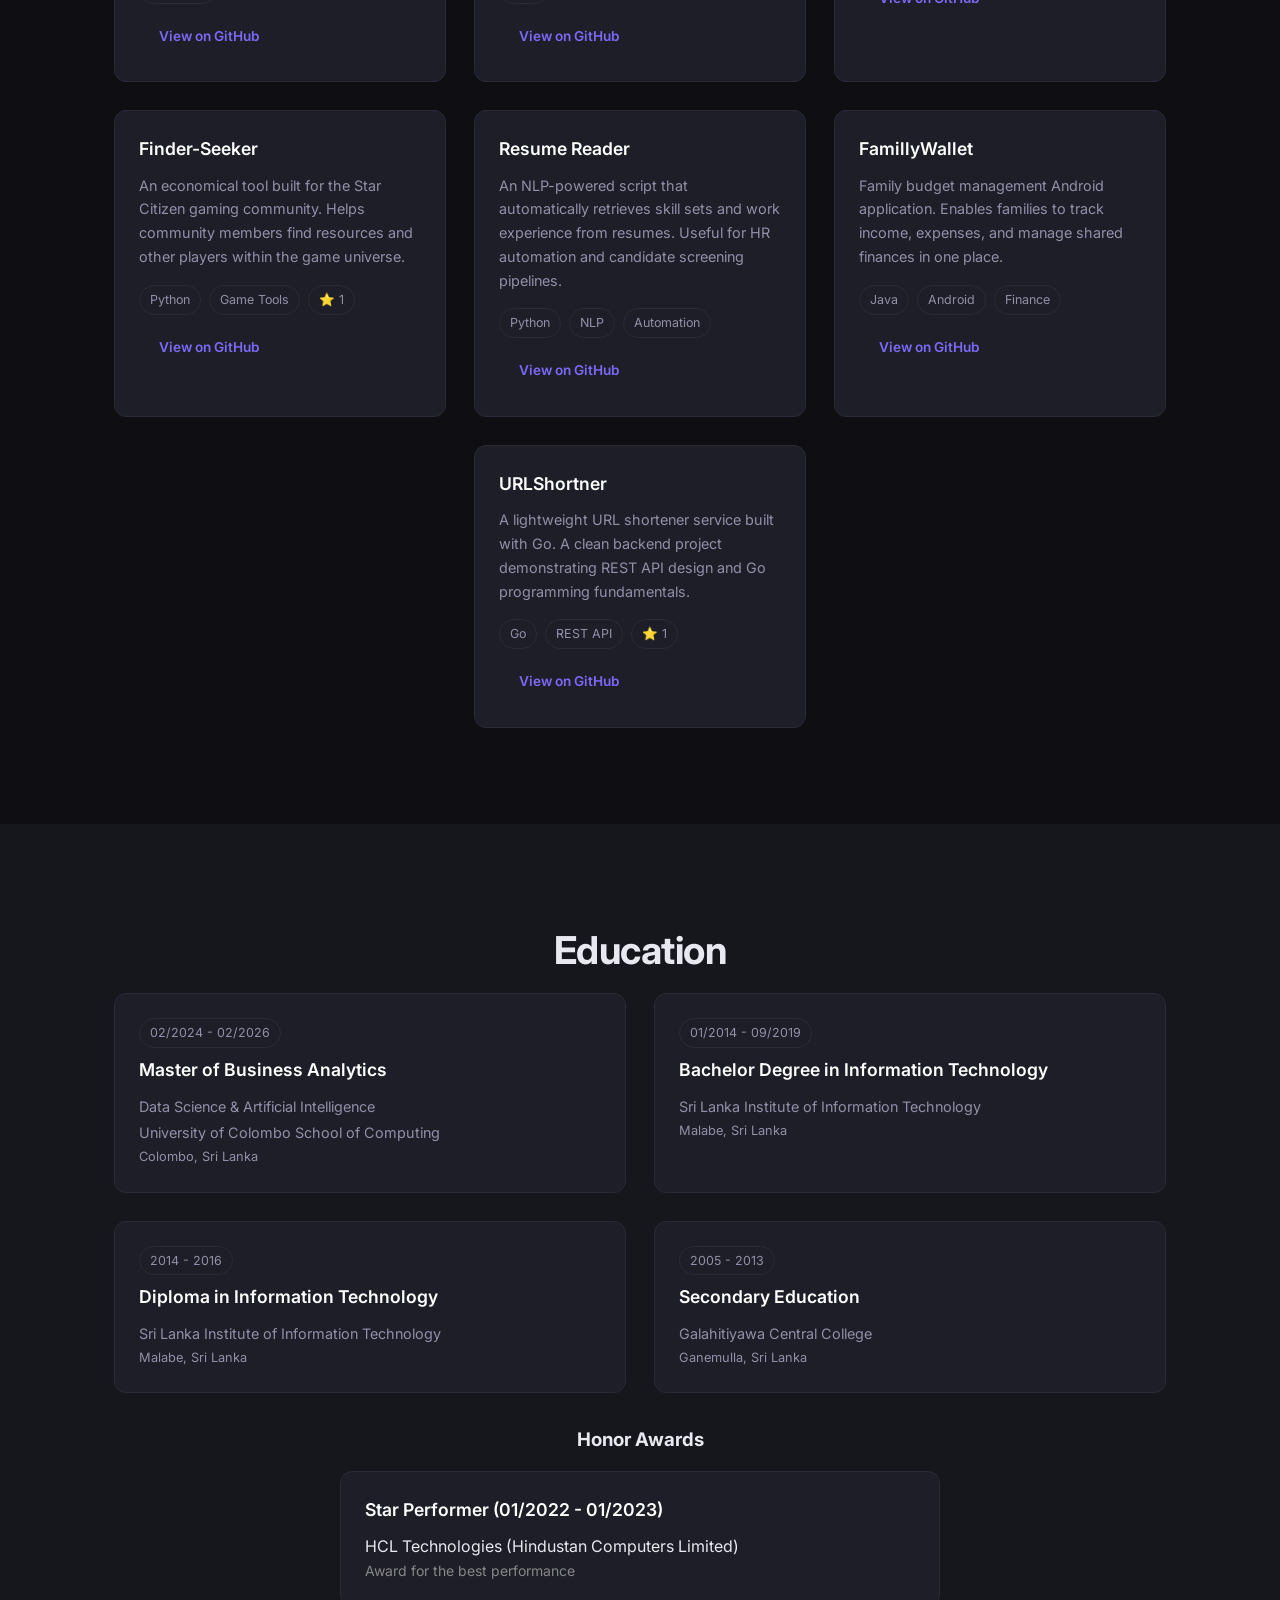
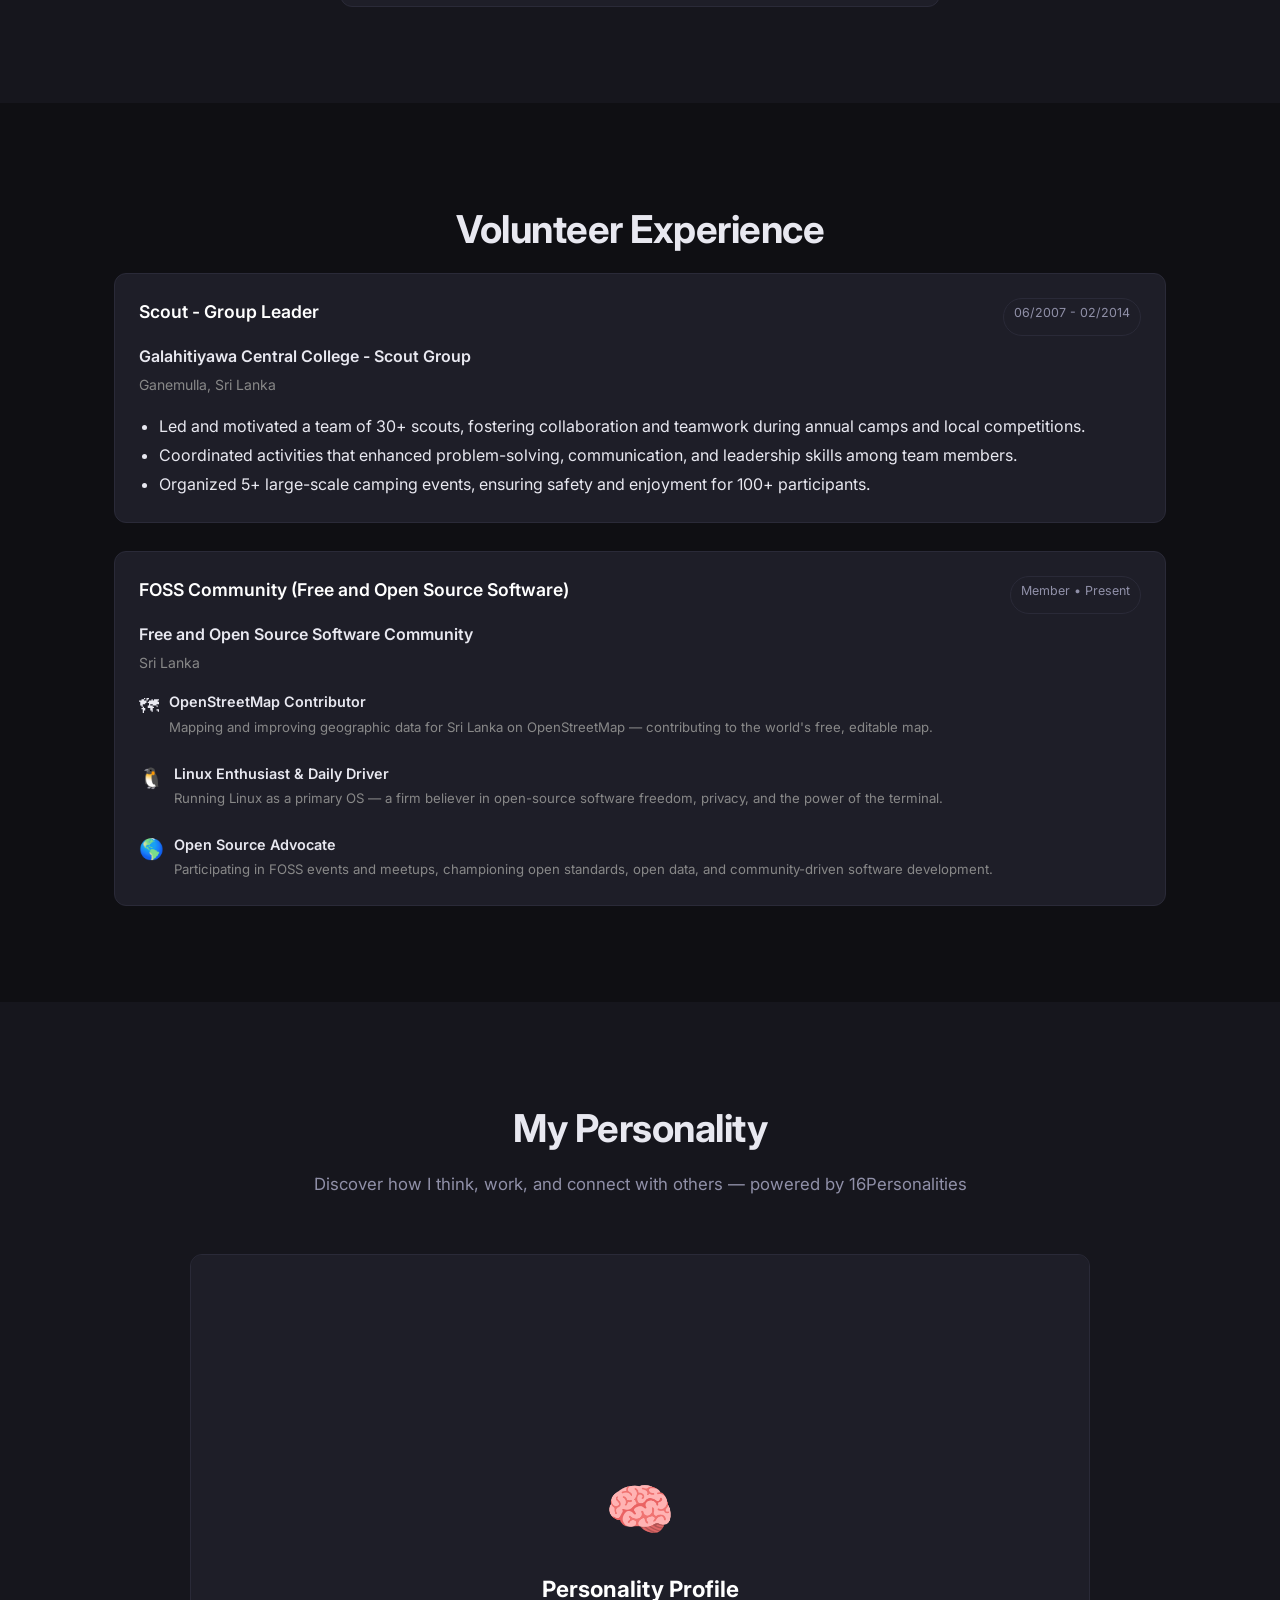
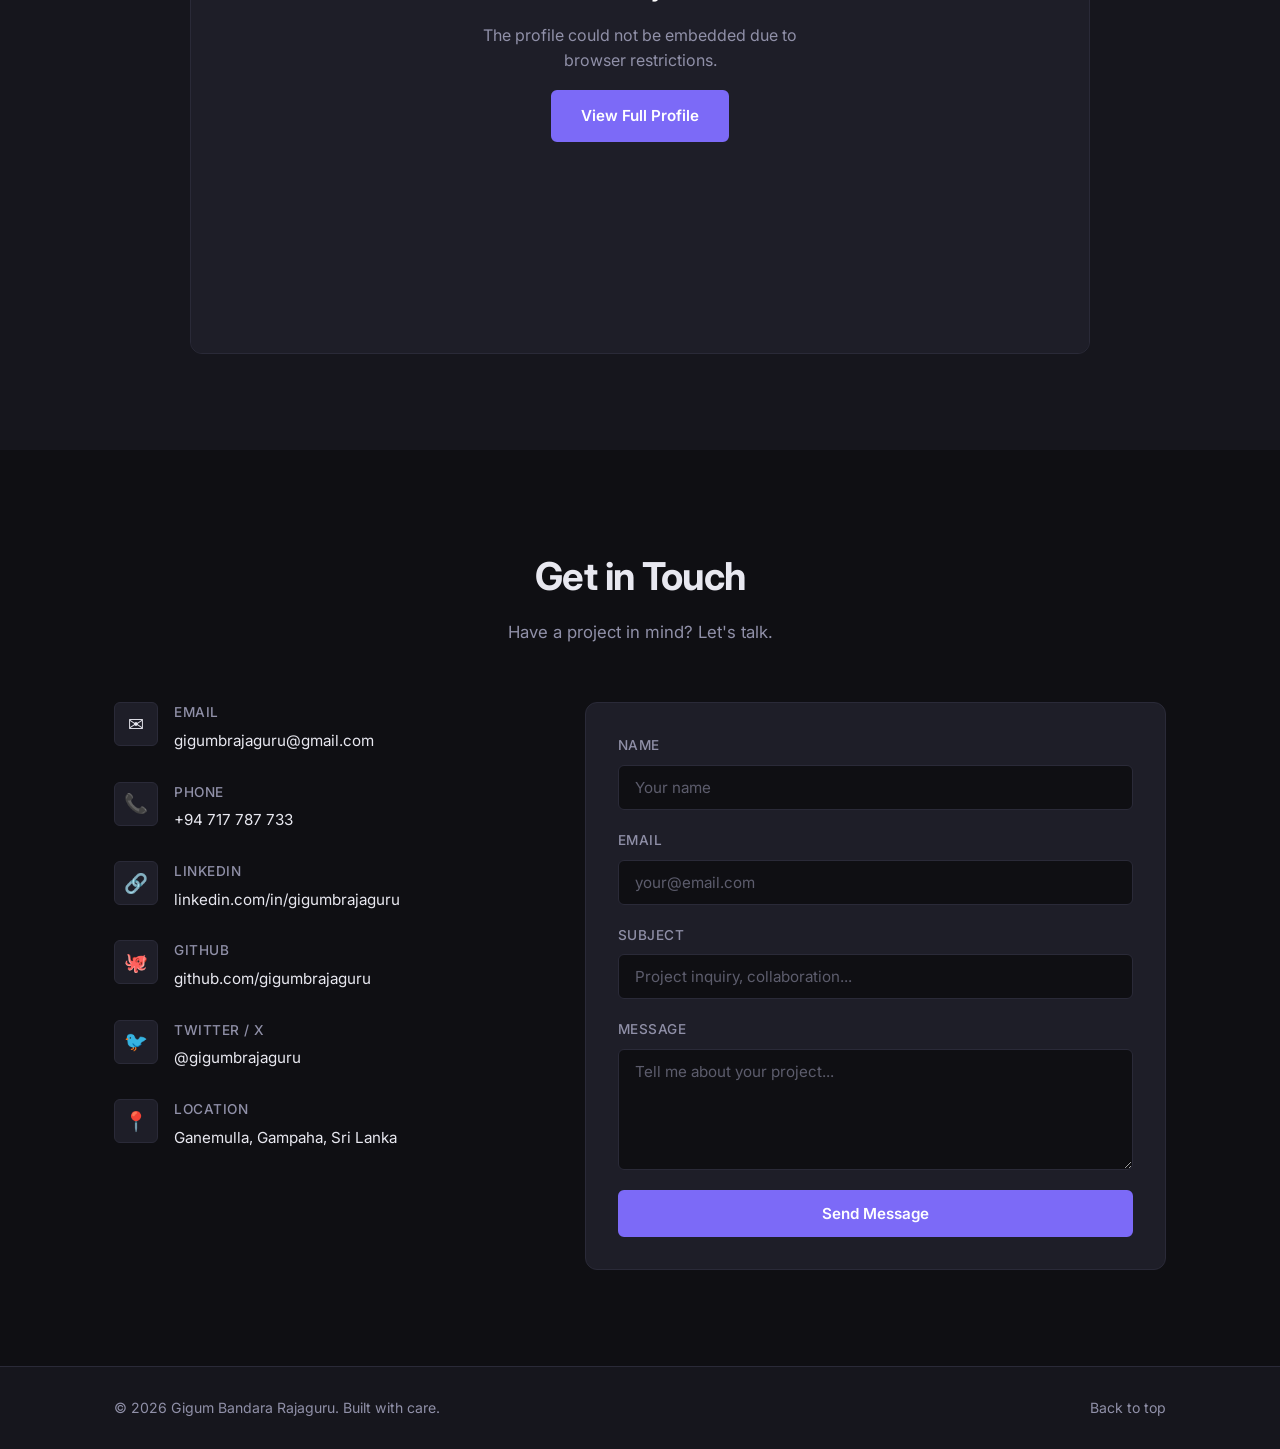
==== commit b65bf9c7: "Add Cleaner Constructions project and Graphic Engineer role; center project cards Co-Authored-By: Cl" ====
--- a/portfolio/index.html
+++ b/portfolio/index.html
@@ -154,6 +154,34 @@
         <article class="project-card">
           <div class="project-info">
             <div style="display:flex; justify-content:space-between; flex-wrap:wrap; gap:0.5rem; margin-bottom:0.5rem;">
+              <h3 class="project-title">Graphic Engineer - Rendering</h3>
+              <span class="tag tag-sm">03/2026 - Present</span>
+            </div>
+            <p style="font-weight:600; margin-bottom:0.25rem;">Dynamic X Plus&reg; &mdash; Contract</p>
+            <p style="color:var(--text-muted, #888); font-size:0.875rem; margin-bottom:1rem;">United Kingdom &mdash; Remote</p>
+            <ul style="padding-left:1.25rem; line-height:1.8;">
+              <li>Building real-time game systems with a research focus on rendering and simulation.</li>
+              <li>Developed gameplay AI: agent coordination, tactical/strategic AI, dynamic pathfinding and optimization for large crowds.</li>
+              <li>Built custom rendering pipelines and shaders &mdash; implemented lighting models, optimized draw calls, GPU memory and frame budget.</li>
+              <li>Prototyped applied games and simulations using Unity and Unreal Engine 5.</li>
+              <li>Implemented multiplayer foundations: real-time / turn-based logic, user management, cloud saves, matchmaking.</li>
+            </ul>
+            <div class="project-tags" style="margin-top:1rem;">
+              <span class="tag tag-sm">Unity</span>
+              <span class="tag tag-sm">Unreal Engine 5</span>
+              <span class="tag tag-sm">C++</span>
+              <span class="tag tag-sm">C#</span>
+              <span class="tag tag-sm">HLSL</span>
+              <span class="tag tag-sm">Shader Graph</span>
+              <span class="tag tag-sm">Perforce</span>
+              <span class="tag tag-sm">Git</span>
+            </div>
+          </div>
+        </article>
+
+        <article class="project-card">
+          <div class="project-info">
+            <div style="display:flex; justify-content:space-between; flex-wrap:wrap; gap:0.5rem; margin-bottom:0.5rem;">
               <h3 class="project-title">Founder</h3>
               <span class="tag tag-sm">06/2025 - Present</span>
             </div>
@@ -348,7 +376,30 @@
     <div class="container">
       <h2 class="section-title">Projects</h2>
       <p class="section-subtitle">A selection of things I've built &mdash; 33 public repos on <a href="https://github.com/gigumbrajaguru" target="_blank" rel="noopener">GitHub</a></p>
-      <div class="projects-grid">
+      <div class="projects-grid projects-centered">
+
+        <article class="project-card">
+          <div class="project-info">
+            <h3 class="project-title">Cleaner Constructions</h3>
+            <p class="project-desc">
+              A full marketing site for a Hertfordshire building firm &mdash; extensions, renovations,
+              loft conversions and commercial works &mdash; with a 12-service catalogue, project
+              gallery, contact form and a client reviews system with an admin moderation view.
+            </p>
+            <div class="project-tags">
+              <span class="tag tag-sm">React</span>
+              <span class="tag tag-sm">TypeScript</span>
+              <span class="tag tag-sm">Vite</span>
+              <span class="tag tag-sm">Tailwind CSS</span>
+              <span class="tag tag-sm">Supabase</span>
+              <span class="tag tag-sm">GitHub Pages</span>
+            </div>
+            <div style="margin-top:0.75rem; display:flex; flex-wrap:wrap; gap:0.5rem;">
+              <a href="https://gigumbrajaguru.github.io/cleaner-constructions/" class="btn btn-sm" target="_blank" rel="noopener">Visit Cleaner Constructions</a>
+              <a href="https://github.com/gigumbrajaguru/cleaner-constructions" class="btn btn-sm" target="_blank" rel="noopener">View on GitHub</a>
+            </div>
+          </div>
+        </article>
 
         <article class="project-card">
           <div class="project-info">
--- a/portfolio/assets/css/style.css
+++ b/portfolio/assets/css/style.css
@@ -408,6 +408,18 @@
 
 .grid-2 { grid-template-columns: 1fr 1fr; }
 
+/* Centered card grid: incomplete last rows stay centered instead of left-aligned */
+.projects-centered {
+  display: flex;
+  flex-wrap: wrap;
+  justify-content: center;
+}
+
+.projects-centered > .project-card {
+  flex: 0 1 calc((100% - 56px) / 3);
+  min-width: 300px;
+}
+
 .project-card {
   background: var(--clr-surface);
   border: 1px solid var(--clr-border);
@@ -945,6 +957,11 @@
     grid-template-columns: 1fr;
   }
 
+  .projects-centered > .project-card {
+    flex-basis: 100%;
+    min-width: 0;
+  }
+
   .footer .container {
     flex-direction: column;
     text-align: center;
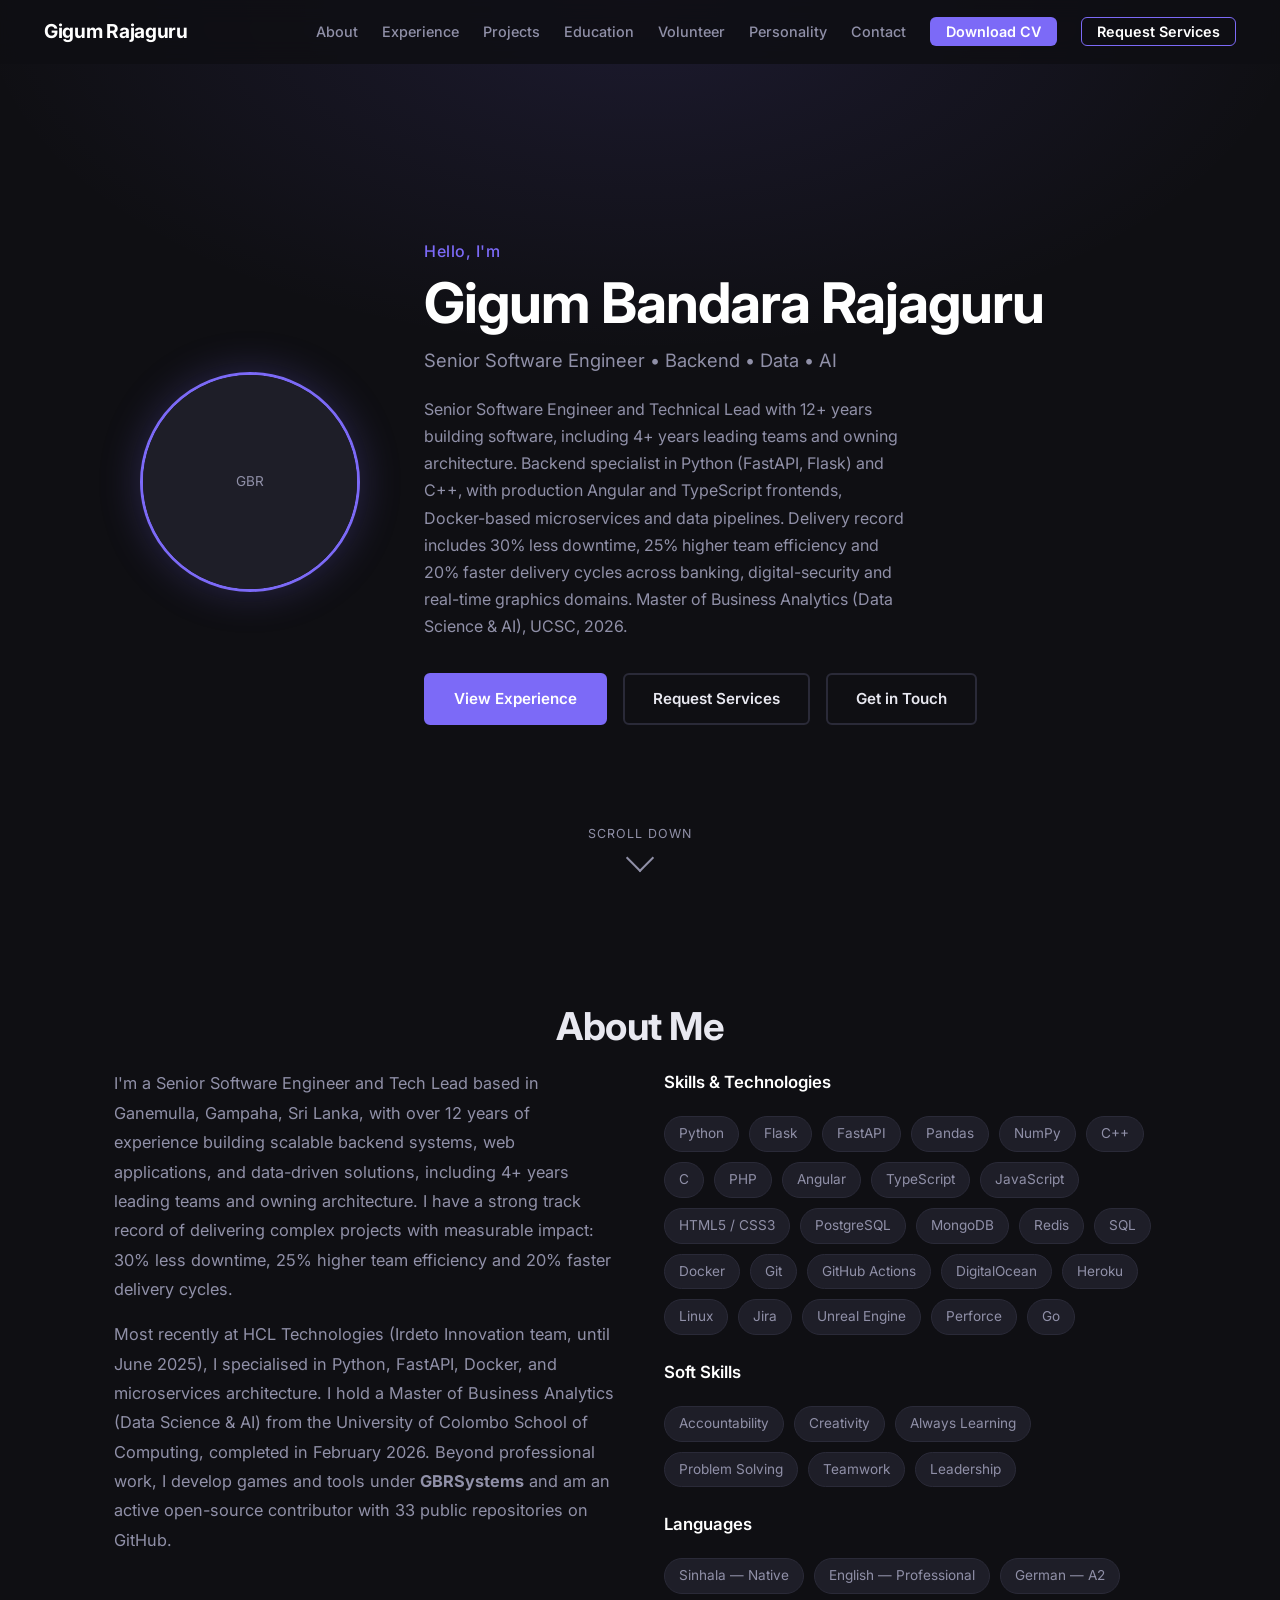
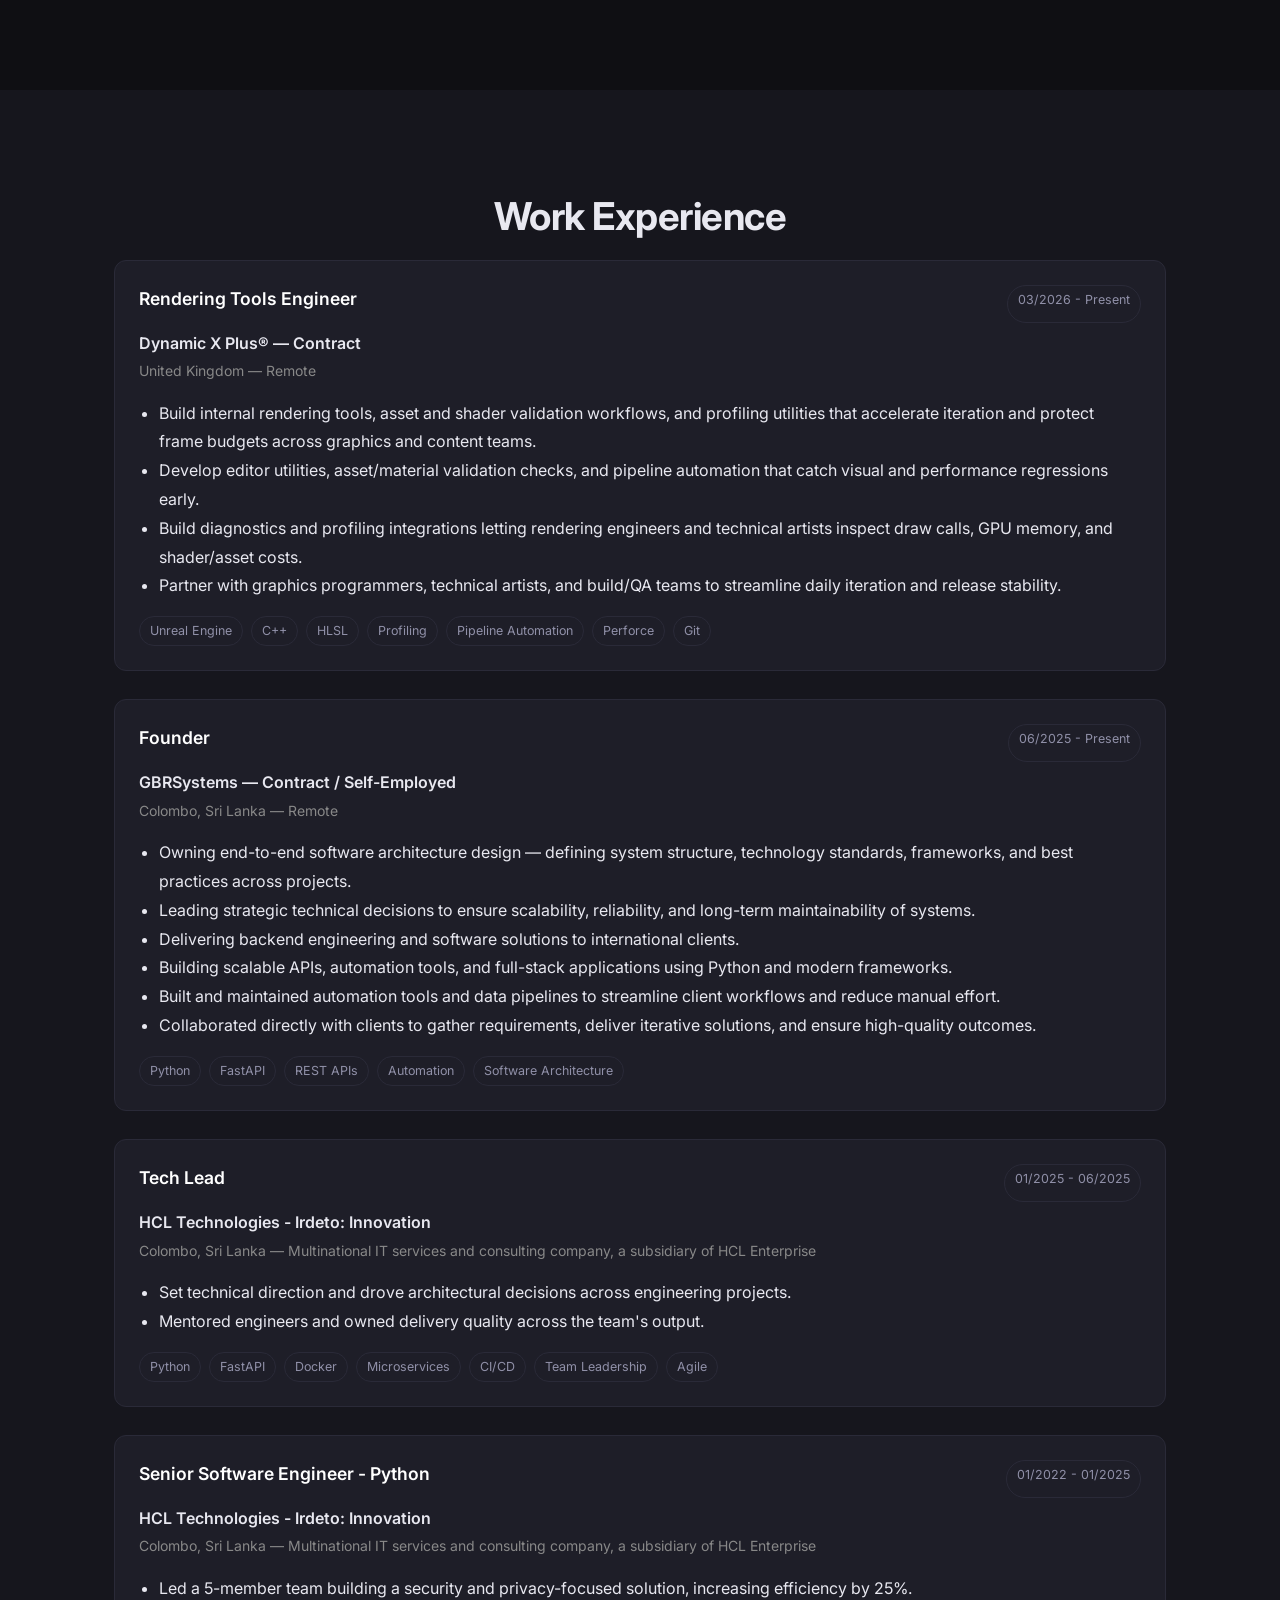
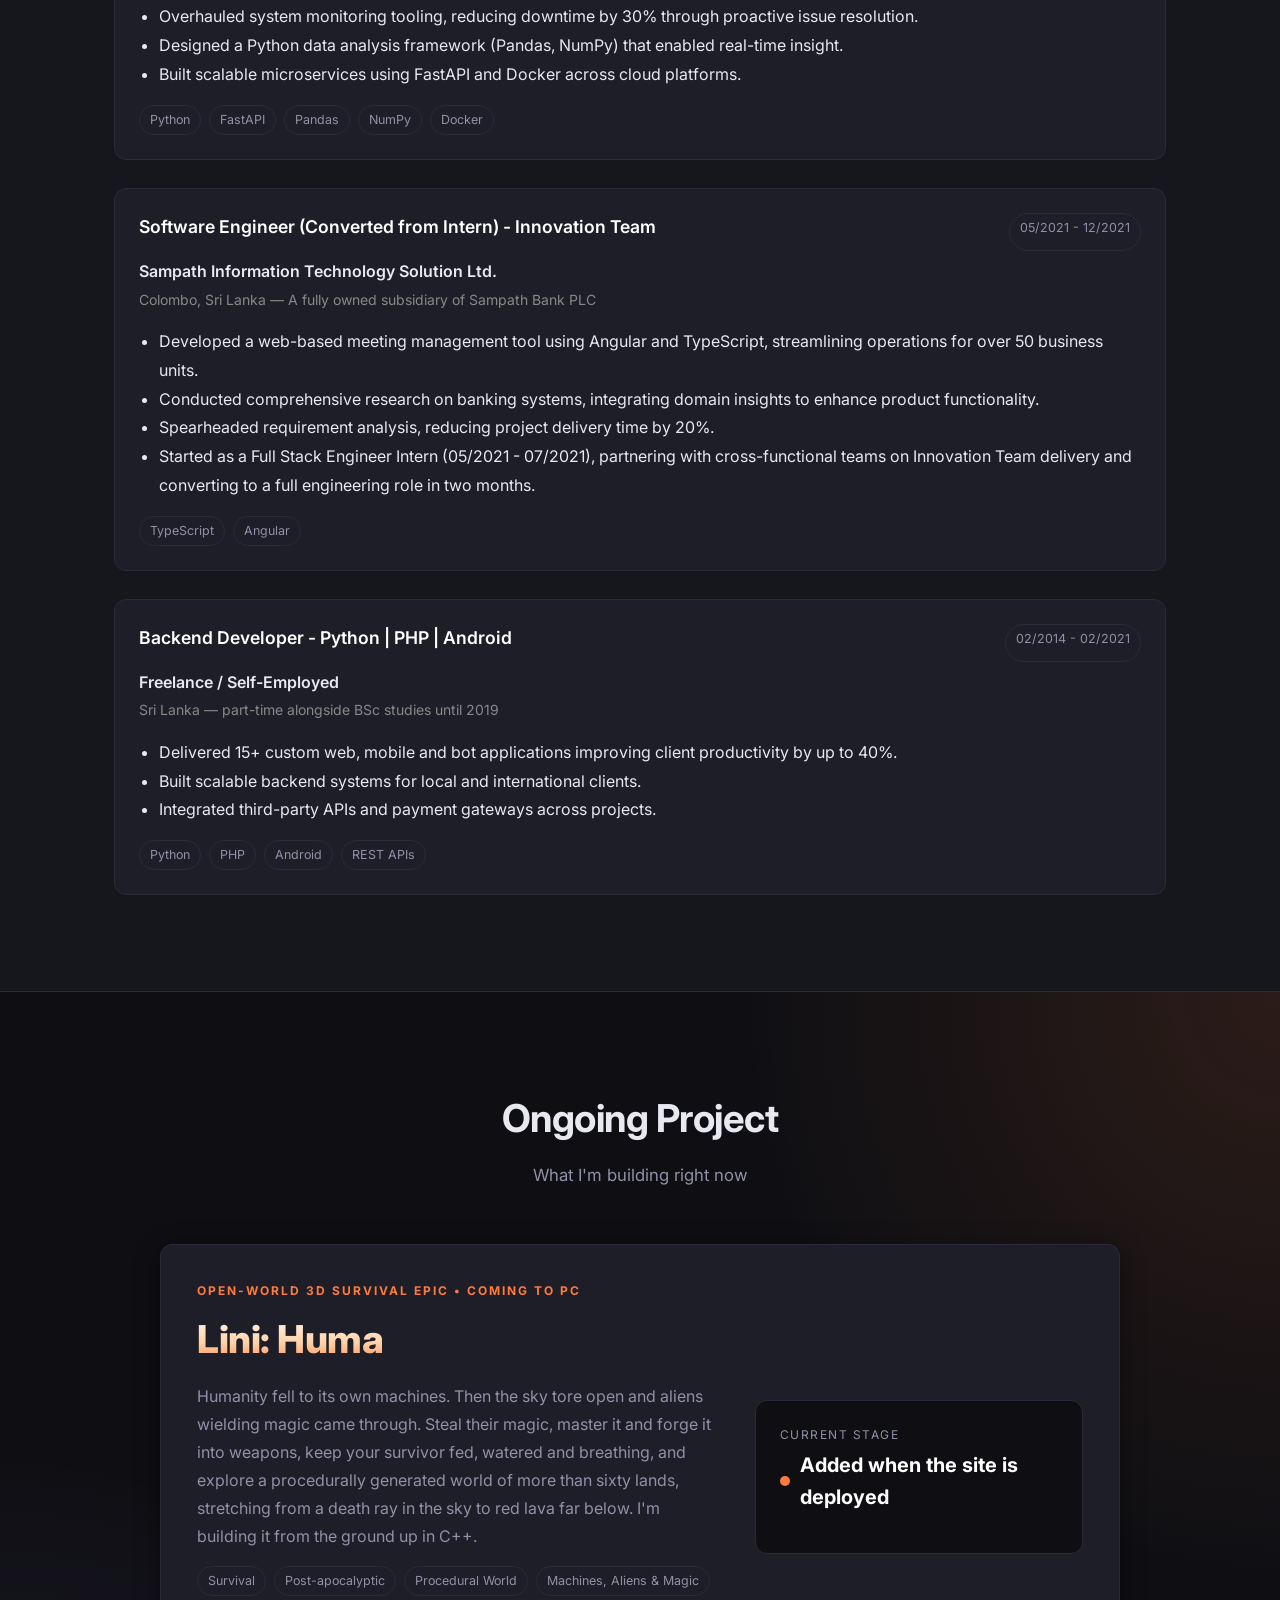
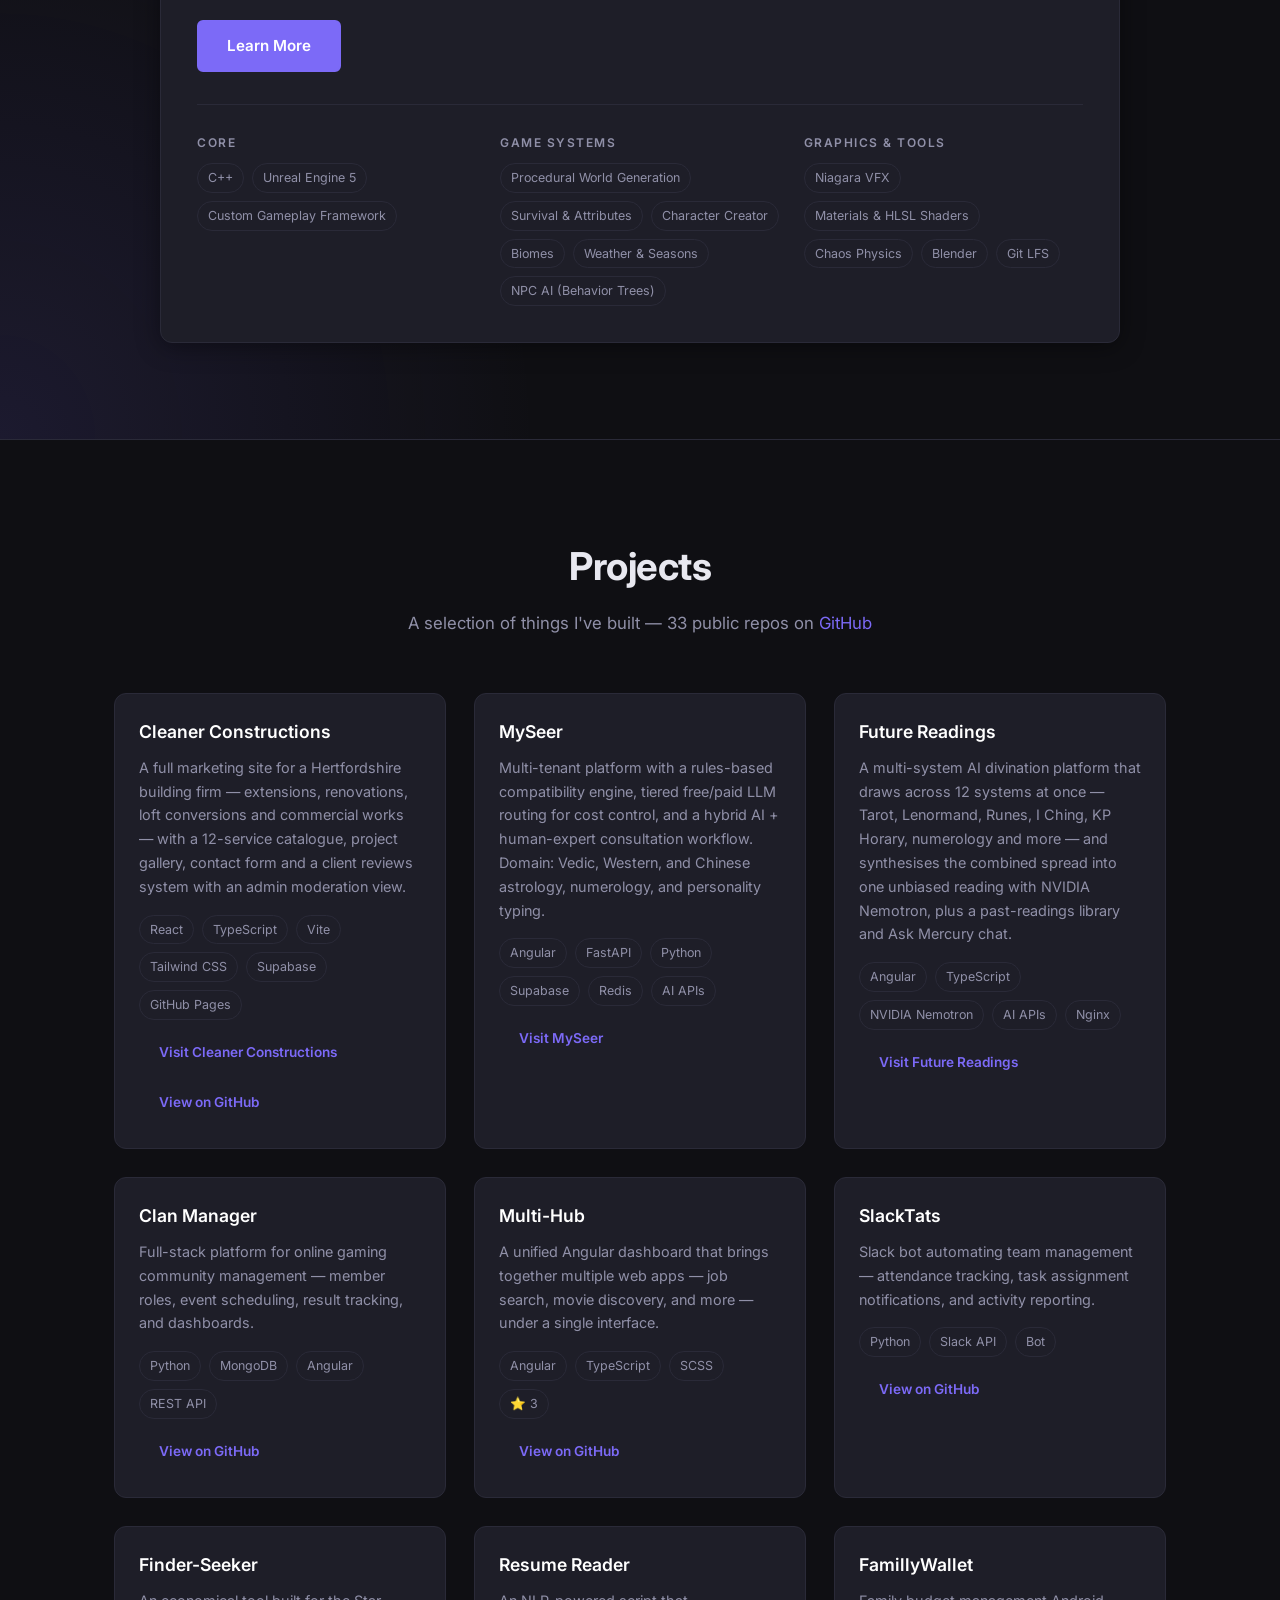
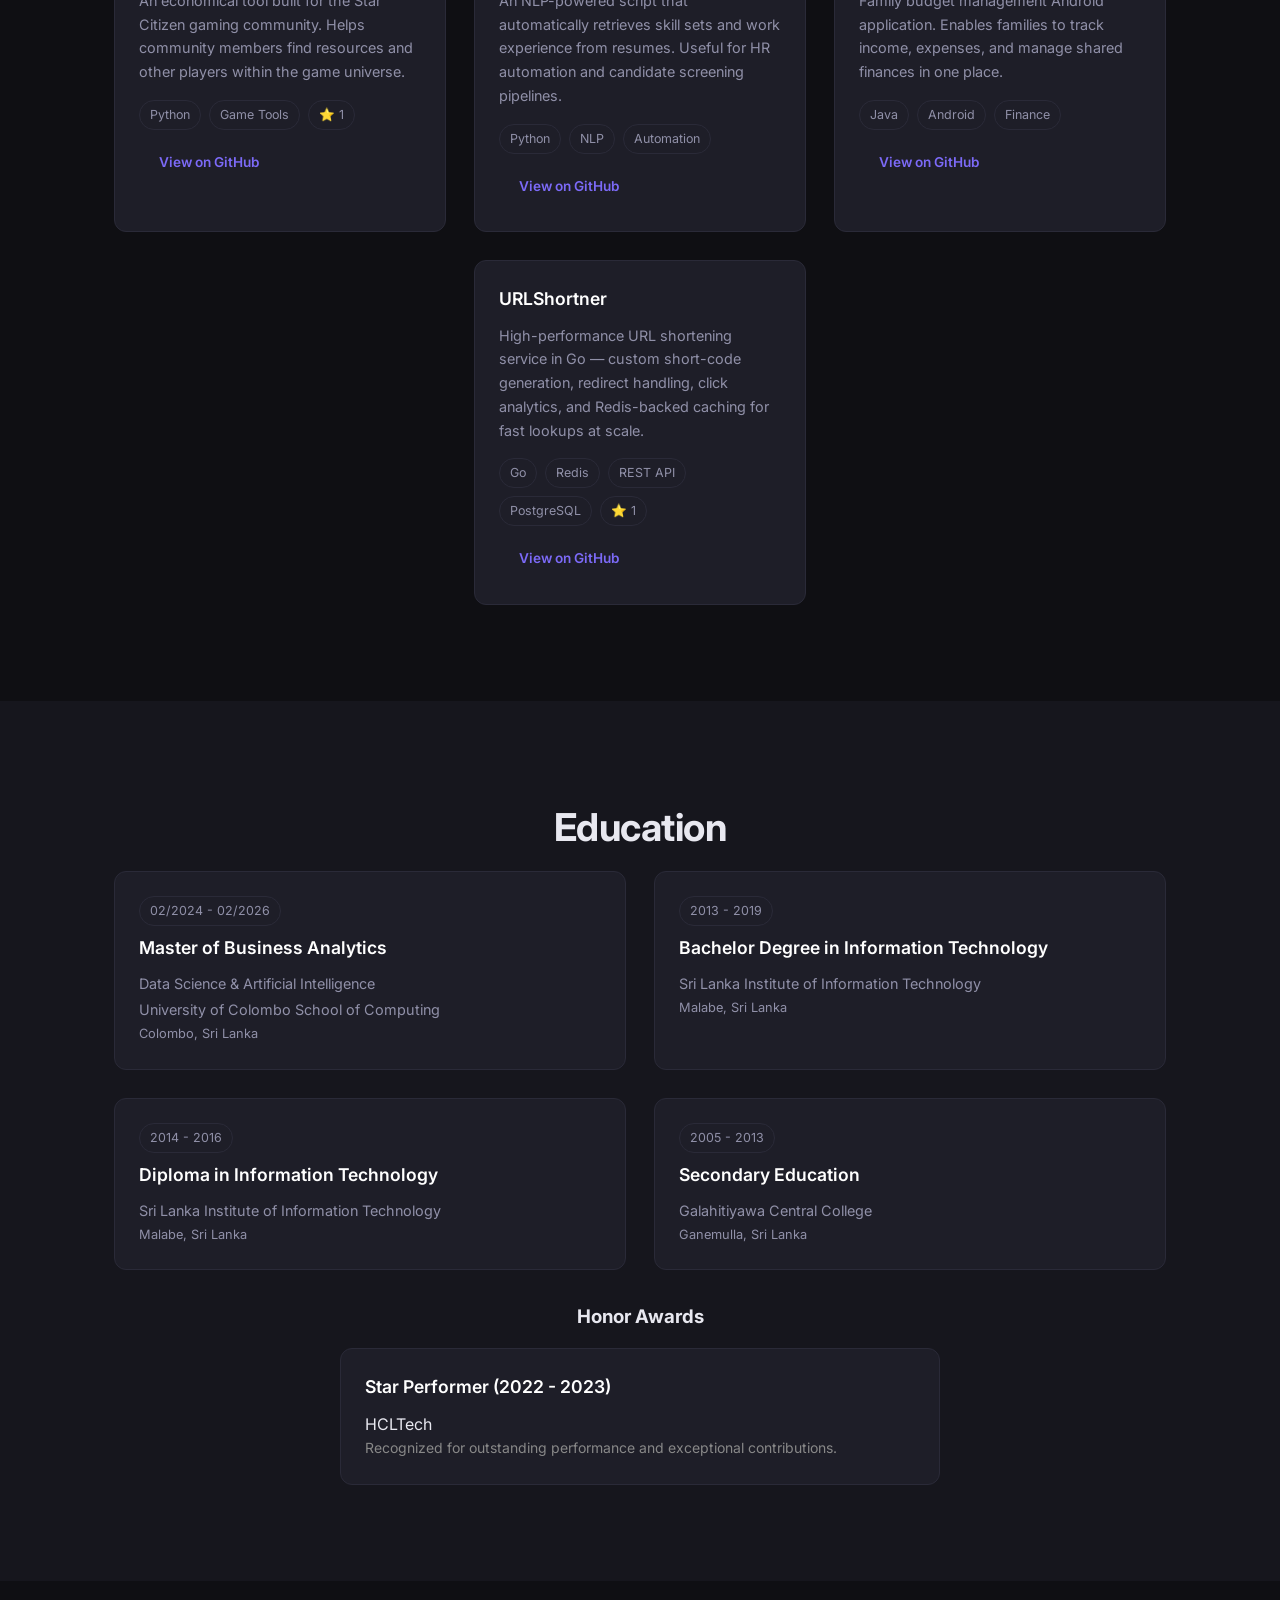
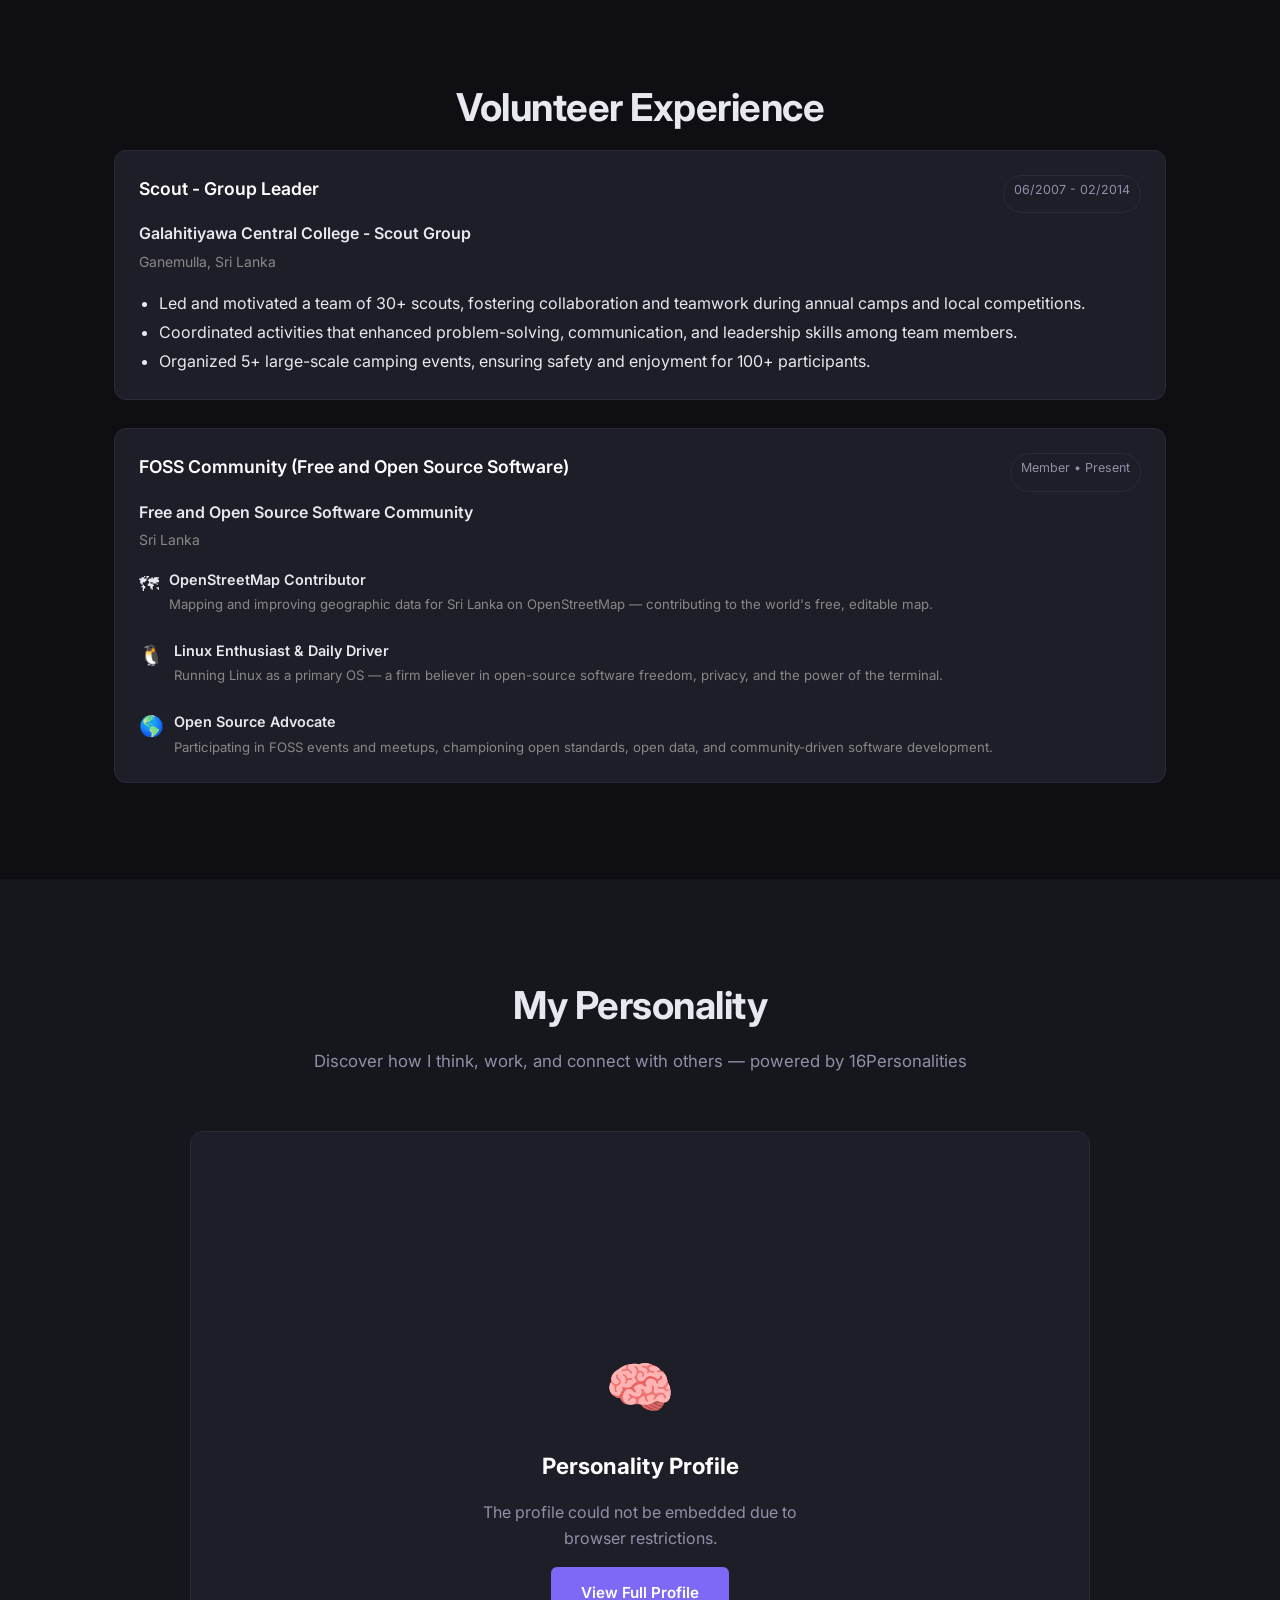
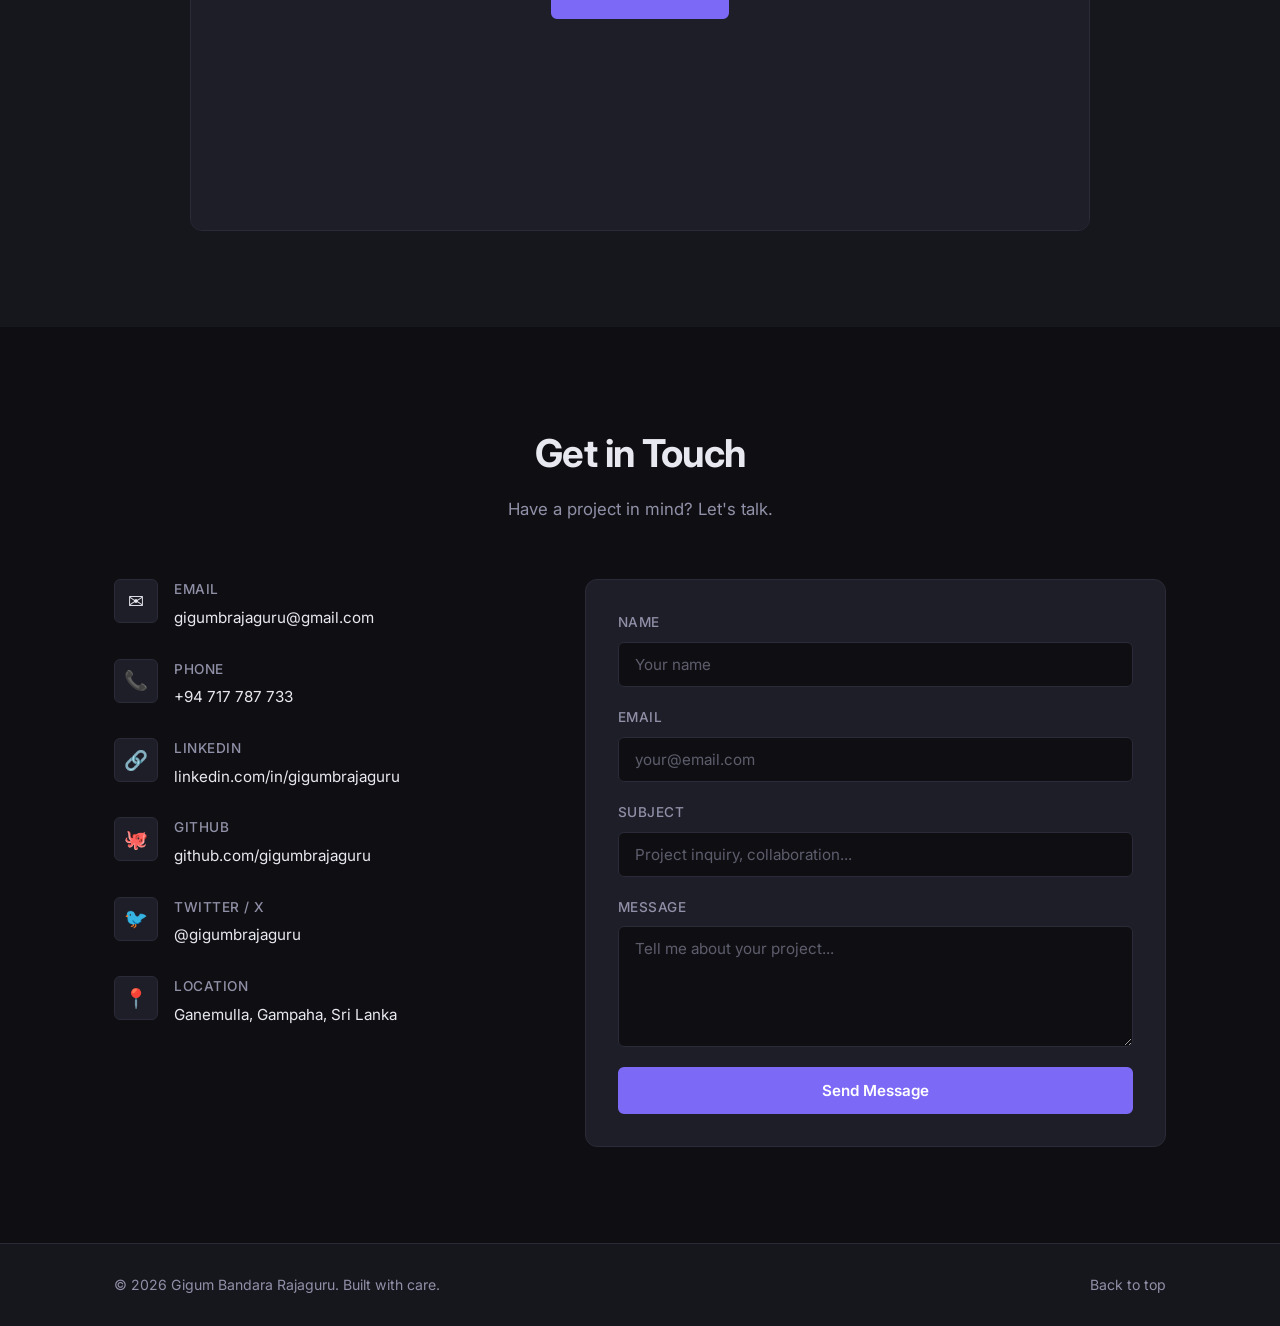
==== commit 3a73b030: "Update portfolio from latest CV and swap CV download link Co-Authored-By: Claude Sonnet 5.5 <noreply" ====
--- a/portfolio/index.html
+++ b/portfolio/index.html
@@ -6,7 +6,7 @@
   <title>Gigum Bandara Rajaguru - Senior Software Engineer</title>
   <meta name="google-site-verification" content="X5DszVKd2dnl_DpKBwpB3fO1FoUBE-d-7To_G_filJU" />
   <link rel="icon" type="image/svg+xml" href="assets/favicon.svg" />
-  <link rel="stylesheet" href="assets/css/style.css?v=20261001.7" />
+  <link rel="stylesheet" href="assets/css/style.css?v=20261031.1" />
   <link rel="preconnect" href="https://fonts.googleapis.com" />
   <link rel="preconnect" href="https://fonts.gstatic.com" crossorigin />
   <link href="https://fonts.googleapis.com/css2?family=Inter:wght@300;400;500;600;700&display=swap" rel="stylesheet" />
@@ -36,7 +36,7 @@
         <li><a href="#volunteer">Volunteer</a></li>
         <li><a href="#personality">Personality</a></li>
         <li><a href="#contact">Contact</a></li>
-        <li><a href="https://drive.google.com/file/d/1lhbzUD5baYfUWFxQLobx1HNycyXul5Kz/view?usp=sharing" class="nav-cv-btn" target="_blank" rel="noopener">Download CV</a></li>
+        <li><a href="https://drive.google.com/file/d/1-m1aWkmaa7XDwKDGmfp6ir9qeaCKlikq/view?usp=drive_link" class="nav-cv-btn" target="_blank" rel="noopener">Download CV</a></li>
         <li><a href="services/" class="nav-hire-btn">Request Services</a></li>
       </ul>
       <button class="nav-toggle" id="navToggle" aria-label="Toggle navigation">
@@ -57,12 +57,14 @@
       <div class="hero-text">
         <p class="hero-greeting">Hello, I'm</p>
         <h1 class="hero-name">Gigum Bandara Rajaguru</h1>
-        <p class="hero-role">Senior Software Engineer &bull; Game Developer &bull; AI Enthusiast</p>
+        <p class="hero-role">Senior Software Engineer &bull; Backend &bull; Data &bull; AI</p>
         <p class="hero-bio">
-          Senior Software Engineer with 6+ years of experience delivering scalable solutions
-          and driving technical innovation. Proficient in backend development, system optimization,
-          and data analytics. Passionate about game development and AI. Holds a Master's in
-          Business Analytics (Data Science &amp; AI), University of Colombo, 2026.
+          Senior Software Engineer and Technical Lead with 12+ years building software, including
+          4+ years leading teams and owning architecture. Backend specialist in Python (FastAPI, Flask)
+          and C++, with production Angular and TypeScript frontends, Docker-based microservices and
+          data pipelines. Delivery record includes 30% less downtime, 25% higher team efficiency and
+          20% faster delivery cycles across banking, digital-security and real-time graphics domains.
+          Master of Business Analytics (Data Science &amp; AI), UCSC, 2026.
         </p>
         <div class="hero-actions">
           <a href="#experience" class="btn btn-primary">View Experience</a>
@@ -84,10 +86,11 @@
       <div class="about-grid">
         <div class="about-text">
           <p>
-            I'm a Senior Software Engineer and Tech Lead based in Ganemulla, Gampaha, Sri Lanka, with over 6 years
-            of experience building scalable backend systems, web applications, and data-driven solutions.
-            I have a strong track record of leading cross-functional teams to deliver complex projects
-            on time with measurable business impact.
+            I'm a Senior Software Engineer and Tech Lead based in Ganemulla, Gampaha, Sri Lanka, with over 12 years
+            of experience building scalable backend systems, web applications, and data-driven solutions,
+            including 4+ years leading teams and owning architecture. I have a strong track record of
+            delivering complex projects with measurable impact: 30% less downtime, 25% higher team
+            efficiency and 20% faster delivery cycles.
           </p>
           <p>
             Most recently at HCL Technologies (Irdeto Innovation team, until June 2025), I specialised in
@@ -106,7 +109,6 @@
             <span class="tag">FastAPI</span>
             <span class="tag">Pandas</span>
             <span class="tag">NumPy</span>
-            <span class="tag">Selenium</span>
             <span class="tag">C++</span>
             <span class="tag">C</span>
             <span class="tag">PHP</span>
@@ -114,14 +116,19 @@
             <span class="tag">TypeScript</span>
             <span class="tag">JavaScript</span>
             <span class="tag">HTML5 / CSS3</span>
+            <span class="tag">PostgreSQL</span>
             <span class="tag">MongoDB</span>
+            <span class="tag">Redis</span>
             <span class="tag">SQL</span>
             <span class="tag">Docker</span>
             <span class="tag">Git</span>
+            <span class="tag">GitHub Actions</span>
+            <span class="tag">DigitalOcean</span>
             <span class="tag">Heroku</span>
             <span class="tag">Linux</span>
             <span class="tag">Jira</span>
             <span class="tag">Unreal Engine</span>
+            <span class="tag">Perforce</span>
             <span class="tag">Go</span>
           </div>
           <h3 style="margin-top: 1.5rem;">Soft Skills</h3>
@@ -154,25 +161,23 @@
         <article class="project-card">
           <div class="project-info">
             <div style="display:flex; justify-content:space-between; flex-wrap:wrap; gap:0.5rem; margin-bottom:0.5rem;">
-              <h3 class="project-title">Graphic Engineer - Rendering</h3>
+              <h3 class="project-title">Rendering Tools Engineer</h3>
               <span class="tag tag-sm">03/2026 - Present</span>
             </div>
             <p style="font-weight:600; margin-bottom:0.25rem;">Dynamic X Plus&reg; &mdash; Contract</p>
             <p style="color:var(--text-muted, #888); font-size:0.875rem; margin-bottom:1rem;">United Kingdom &mdash; Remote</p>
             <ul style="padding-left:1.25rem; line-height:1.8;">
-              <li>Building real-time game systems with a research focus on rendering and simulation.</li>
-              <li>Developed gameplay AI: agent coordination, tactical/strategic AI, dynamic pathfinding and optimization for large crowds.</li>
-              <li>Built custom rendering pipelines and shaders &mdash; implemented lighting models, optimized draw calls, GPU memory and frame budget.</li>
-              <li>Prototyped applied games and simulations using Unity and Unreal Engine 5.</li>
-              <li>Implemented multiplayer foundations: real-time / turn-based logic, user management, cloud saves, matchmaking.</li>
+              <li>Build internal rendering tools, asset and shader validation workflows, and profiling utilities that accelerate iteration and protect frame budgets across graphics and content teams.</li>
+              <li>Develop editor utilities, asset/material validation checks, and pipeline automation that catch visual and performance regressions early.</li>
+              <li>Build diagnostics and profiling integrations letting rendering engineers and technical artists inspect draw calls, GPU memory, and shader/asset costs.</li>
+              <li>Partner with graphics programmers, technical artists, and build/QA teams to streamline daily iteration and release stability.</li>
             </ul>
             <div class="project-tags" style="margin-top:1rem;">
-              <span class="tag tag-sm">Unity</span>
-              <span class="tag tag-sm">Unreal Engine 5</span>
+              <span class="tag tag-sm">Unreal Engine</span>
               <span class="tag tag-sm">C++</span>
-              <span class="tag tag-sm">C#</span>
               <span class="tag tag-sm">HLSL</span>
-              <span class="tag tag-sm">Shader Graph</span>
+              <span class="tag tag-sm">Profiling</span>
+              <span class="tag tag-sm">Pipeline Automation</span>
               <span class="tag tag-sm">Perforce</span>
               <span class="tag tag-sm">Git</span>
             </div>
@@ -214,13 +219,8 @@
             <p style="font-weight:600; margin-bottom:0.25rem;">HCL Technologies - Irdeto: Innovation</p>
             <p style="color:var(--text-muted, #888); font-size:0.875rem; margin-bottom:1rem;">Colombo, Sri Lanka &mdash; Multinational IT services and consulting company, a subsidiary of HCL Enterprise</p>
             <ul style="padding-left:1.25rem; line-height:1.8;">
-              <li>Led the engineering team as Tech Lead within the Irdeto Innovation division, overseeing technical direction and end-to-end delivery of key projects.</li>
-              <li>Defined and enforced coding standards, architectural guidelines, and best practices to ensure consistency and long-term maintainability across the codebase.</li>
-              <li>Conducted regular code reviews, one-on-ones, and technical mentoring sessions to upskill junior and mid-level engineers.</li>
-              <li>Collaborated directly with product managers and stakeholders to translate business requirements into clear technical roadmaps and sprint plans.</li>
-              <li>Drove the adoption of microservices architecture using FastAPI and Docker, improving service scalability and deployment reliability.</li>
-              <li>Coordinated cross-team dependencies and proactively managed technical risks, ensuring on-time delivery of project milestones.</li>
-              <li>Introduced automated testing strategies and CI/CD pipelines, reducing release cycle time and increasing deployment confidence.</li>
+              <li>Set technical direction and drove architectural decisions across engineering projects.</li>
+              <li>Mentored engineers and owned delivery quality across the team's output.</li>
             </ul>
             <div class="project-tags" style="margin-top:1rem;">
               <span class="tag tag-sm">Python</span>
@@ -238,15 +238,15 @@
           <div class="project-info">
             <div style="display:flex; justify-content:space-between; flex-wrap:wrap; gap:0.5rem; margin-bottom:0.5rem;">
               <h3 class="project-title">Senior Software Engineer - Python</h3>
-              <span class="tag tag-sm">01/2022 - 12/2024</span>
+              <span class="tag tag-sm">01/2022 - 01/2025</span>
             </div>
             <p style="font-weight:600; margin-bottom:0.25rem;">HCL Technologies - Irdeto: Innovation</p>
             <p style="color:var(--text-muted, #888); font-size:0.875rem; margin-bottom:1rem;">Colombo, Sri Lanka &mdash; Multinational IT services and consulting company, a subsidiary of HCL Enterprise</p>
             <ul style="padding-left:1.25rem; line-height:1.8;">
-              <li>Overhauled system monitoring tools, reducing system downtime by 30% through proactive issue resolution.</li>
-              <li>Designed and implemented a robust data analysis framework using Python (Pandas, NumPy), enabling real-time insights for improved decision-making.</li>
-              <li>Led a 5-member team to develop a security and privacy-focused solution, increasing operational efficiency by 25%.</li>
-              <li>Utilized FastAPI and Docker to build scalable microservices, ensuring seamless deployment across cloud platforms.</li>
+              <li>Led a 5-member team building a security and privacy-focused solution, increasing efficiency by 25%.</li>
+              <li>Overhauled system monitoring tooling, reducing downtime by 30% through proactive issue resolution.</li>
+              <li>Designed a Python data analysis framework (Pandas, NumPy) that enabled real-time insight.</li>
+              <li>Built scalable microservices using FastAPI and Docker across cloud platforms.</li>
             </ul>
             <div class="project-tags" style="margin-top:1rem;">
               <span class="tag tag-sm">Python</span>
@@ -261,7 +261,7 @@
         <article class="project-card">
           <div class="project-info">
             <div style="display:flex; justify-content:space-between; flex-wrap:wrap; gap:0.5rem; margin-bottom:0.5rem;">
-              <h3 class="project-title">Software Engineer - Innovation Team</h3>
+              <h3 class="project-title">Software Engineer (Converted from Intern) - Innovation Team</h3>
               <span class="tag tag-sm">05/2021 - 12/2021</span>
             </div>
             <p style="font-weight:600; margin-bottom:0.25rem;">Sampath Information Technology Solution Ltd.</p>
@@ -269,8 +269,8 @@
             <ul style="padding-left:1.25rem; line-height:1.8;">
               <li>Developed a web-based meeting management tool using Angular and TypeScript, streamlining operations for over 50 business units.</li>
               <li>Conducted comprehensive research on banking systems, integrating domain insights to enhance product functionality.</li>
-              <li>Collaborated with cross-functional teams to prioritize and implement customer requirements, ensuring 100% alignment with project goals.</li>
-              <li>Spearheaded requirement analysis and change management processes, resulting in a 20% reduction in project delivery time.</li>
+              <li>Spearheaded requirement analysis, reducing project delivery time by 20%.</li>
+              <li>Started as a Full Stack Engineer Intern (05/2021 - 07/2021), partnering with cross-functional teams on Innovation Team delivery and converting to a full engineering role in two months.</li>
             </ul>
             <div class="project-tags" style="margin-top:1rem;">
               <span class="tag tag-sm">TypeScript</span>
@@ -283,14 +283,14 @@
           <div class="project-info">
             <div style="display:flex; justify-content:space-between; flex-wrap:wrap; gap:0.5rem; margin-bottom:0.5rem;">
               <h3 class="project-title">Backend Developer - Python | PHP | Android</h3>
-              <span class="tag tag-sm">09/2014 - 04/2021</span>
-            </div>
-            <p style="font-weight:600; margin-bottom:0.25rem;">Freelancer</p>
-            <p style="color:var(--text-muted, #888); font-size:0.875rem; margin-bottom:1rem;">Gampaha, Sri Lanka</p>
+              <span class="tag tag-sm">02/2014 - 02/2021</span>
+            </div>
+            <p style="font-weight:600; margin-bottom:0.25rem;">Freelance / Self-Employed</p>
+            <p style="color:var(--text-muted, #888); font-size:0.875rem; margin-bottom:1rem;">Sri Lanka &mdash; part-time alongside BSc studies until 2019</p>
             <ul style="padding-left:1.25rem; line-height:1.8;">
-              <li>Delivered 15+ custom web, mobile and bot applications tailored to diverse industries, improving client productivity by up to 40%.</li>
-              <li>Collaborated with international clients to build scalable backend systems.</li>
-              <li>Integrated third-party APIs and payment gateways across projects, improving functionality and user experience for end-users.</li>
+              <li>Delivered 15+ custom web, mobile and bot applications improving client productivity by up to 40%.</li>
+              <li>Built scalable backend systems for local and international clients.</li>
+              <li>Integrated third-party APIs and payment gateways across projects.</li>
             </ul>
             <div class="project-tags" style="margin-top:1rem;">
               <span class="tag tag-sm">Python</span>
@@ -405,10 +405,9 @@
           <div class="project-info">
             <h3 class="project-title">MySeer</h3>
             <p class="project-desc">
-              A hybrid divination and AI-matchmaking platform combining Vedic, Western, and
-              Chinese astrology, numerology, palmistry, and modern personality typing into a
-              compatibility engine &mdash; with hybrid AI + human expert consultations and
-              tiered free/paid AI routing.
+              Multi-tenant platform with a rules-based compatibility engine, tiered free/paid
+              LLM routing for cost control, and a hybrid AI + human-expert consultation workflow.
+              Domain: Vedic, Western, and Chinese astrology, numerology, and personality typing.
             </p>
             <div class="project-tags">
               <span class="tag tag-sm">Angular</span>
@@ -451,7 +450,7 @@
             <h3 class="project-title">Clan Manager</h3>
             <p class="project-desc">
               Full-stack platform for online gaming community management &mdash; member roles,
-              event scheduling, result tracking, and analytics dashboards.
+              event scheduling, result tracking, and dashboards.
             </p>
             <div class="project-tags">
               <span class="tag tag-sm">Python</span>
@@ -488,8 +487,8 @@
           <div class="project-info">
             <h3 class="project-title">SlackTats</h3>
             <p class="project-desc">
-              Project management and analytics Slack bot. Helps teams manage projects, track
-              progress, and analyze team activity directly within Slack workspace.
+              Slack bot automating team management &mdash; attendance tracking, task assignment
+              notifications, and activity reporting.
             </p>
             <div class="project-tags">
               <span class="tag tag-sm">Python</span>
@@ -560,12 +559,14 @@
           <div class="project-info">
             <h3 class="project-title">URLShortner</h3>
             <p class="project-desc">
-              A lightweight URL shortener service built with Go. A clean backend project
-              demonstrating REST API design and Go programming fundamentals.
+              High-performance URL shortening service in Go &mdash; custom short-code generation,
+              redirect handling, click analytics, and Redis-backed caching for fast lookups at scale.
             </p>
             <div class="project-tags">
               <span class="tag tag-sm">Go</span>
+              <span class="tag tag-sm">Redis</span>
               <span class="tag tag-sm">REST API</span>
+              <span class="tag tag-sm">PostgreSQL</span>
               <span class="tag tag-sm">&#11088; 1</span>
             </div>
             <div style="margin-top:0.75rem;">
@@ -599,7 +600,7 @@
         <article class="project-card">
           <div class="project-info">
             <div style="display:flex; justify-content:space-between; flex-wrap:wrap; gap:0.5rem; margin-bottom:0.5rem;">
-              <span class="tag tag-sm">01/2014 - 09/2019</span>
+              <span class="tag tag-sm">2013 - 2019</span>
             </div>
             <h3 class="project-title">Bachelor Degree in Information Technology</h3>
             <p style="font-size:0.9rem; color:var(--clr-text-muted); margin-bottom:0.2rem;">Sri Lanka Institute of Information Technology</p>
@@ -635,9 +636,9 @@
         <h3 style="text-align:center; margin-bottom:1rem;">Honor Awards</h3>
         <article class="project-card" style="max-width:600px; margin:0 auto;">
           <div class="project-info">
-            <h3 class="project-title">Star Performer (01/2022 - 01/2023)</h3>
-            <p>HCL Technologies (Hindustan Computers Limited)</p>
-            <p style="color:var(--text-muted, #888); font-size:0.875rem;">Award for the best performance</p>
+            <h3 class="project-title">Star Performer (2022 - 2023)</h3>
+            <p>HCLTech</p>
+            <p style="color:var(--text-muted, #888); font-size:0.875rem;">Recognized for outstanding performance and exceptional contributions.</p>
           </div>
         </article>
       </div>
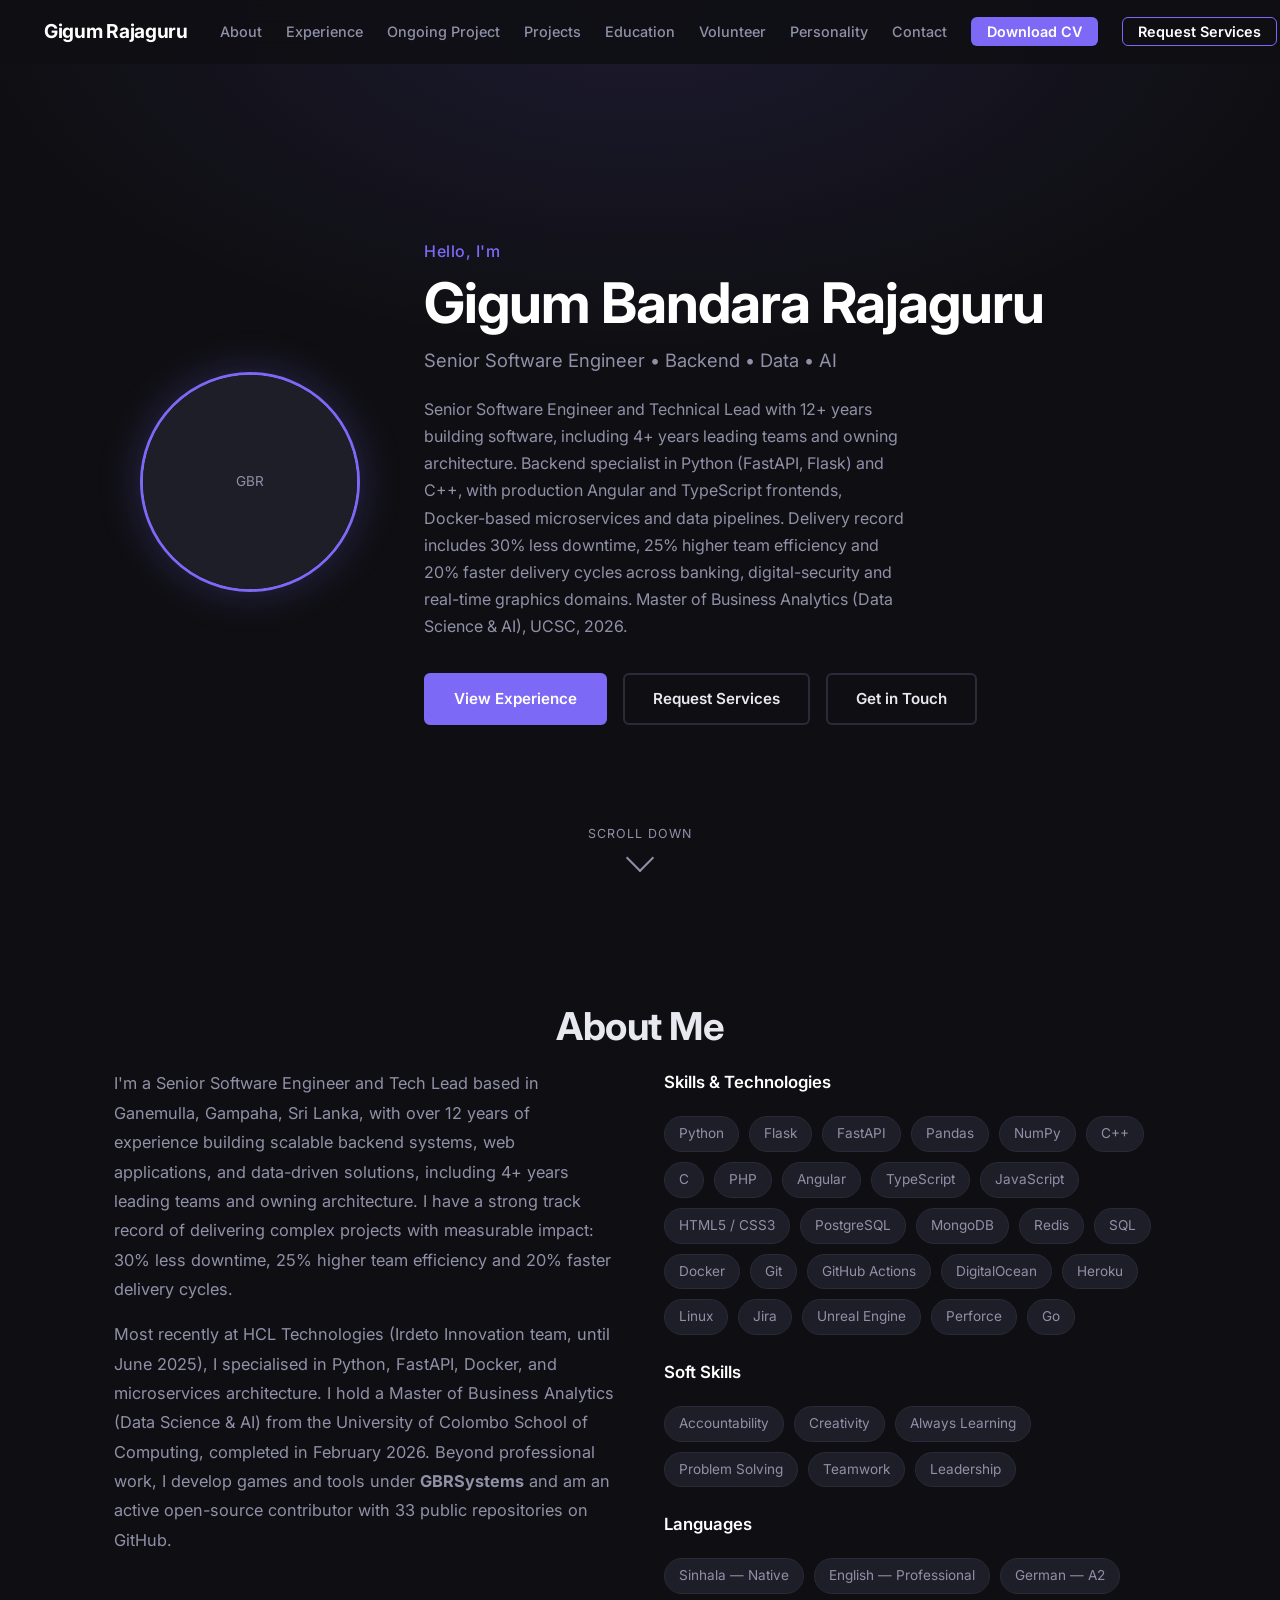
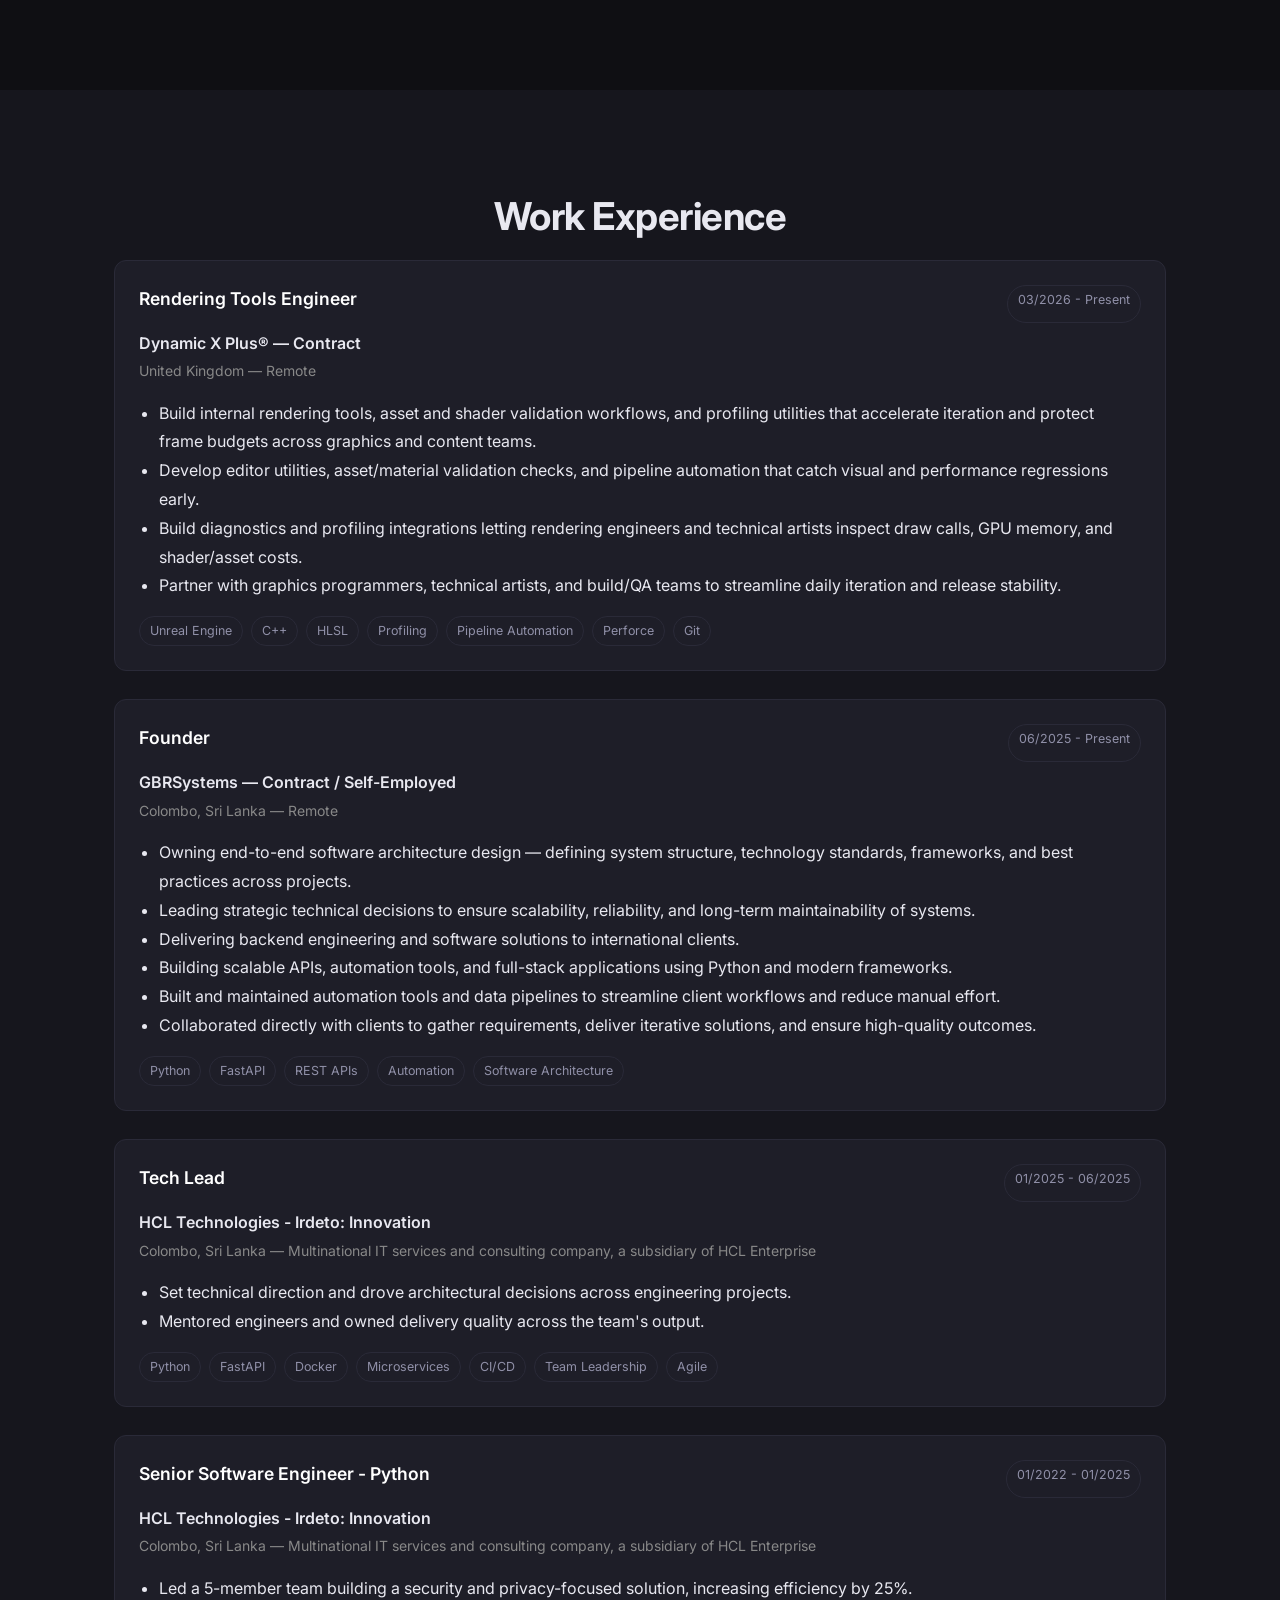
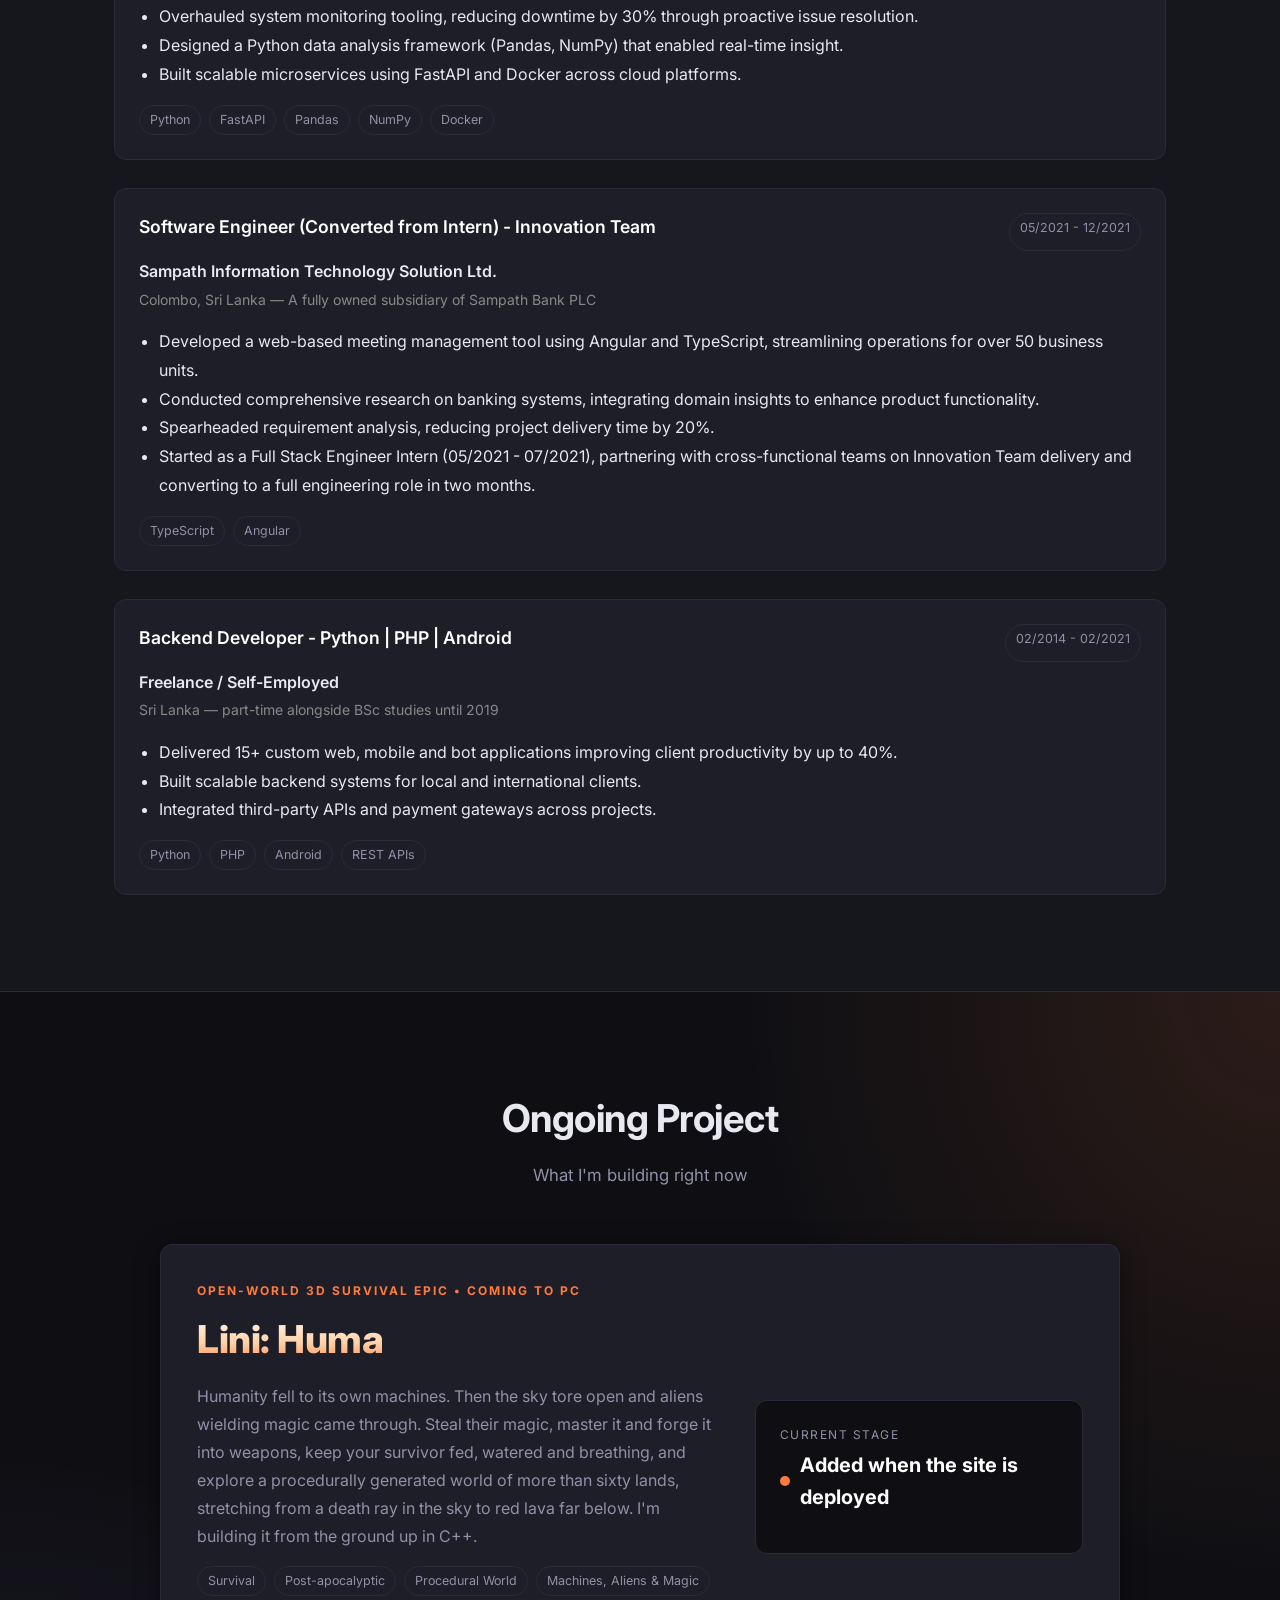
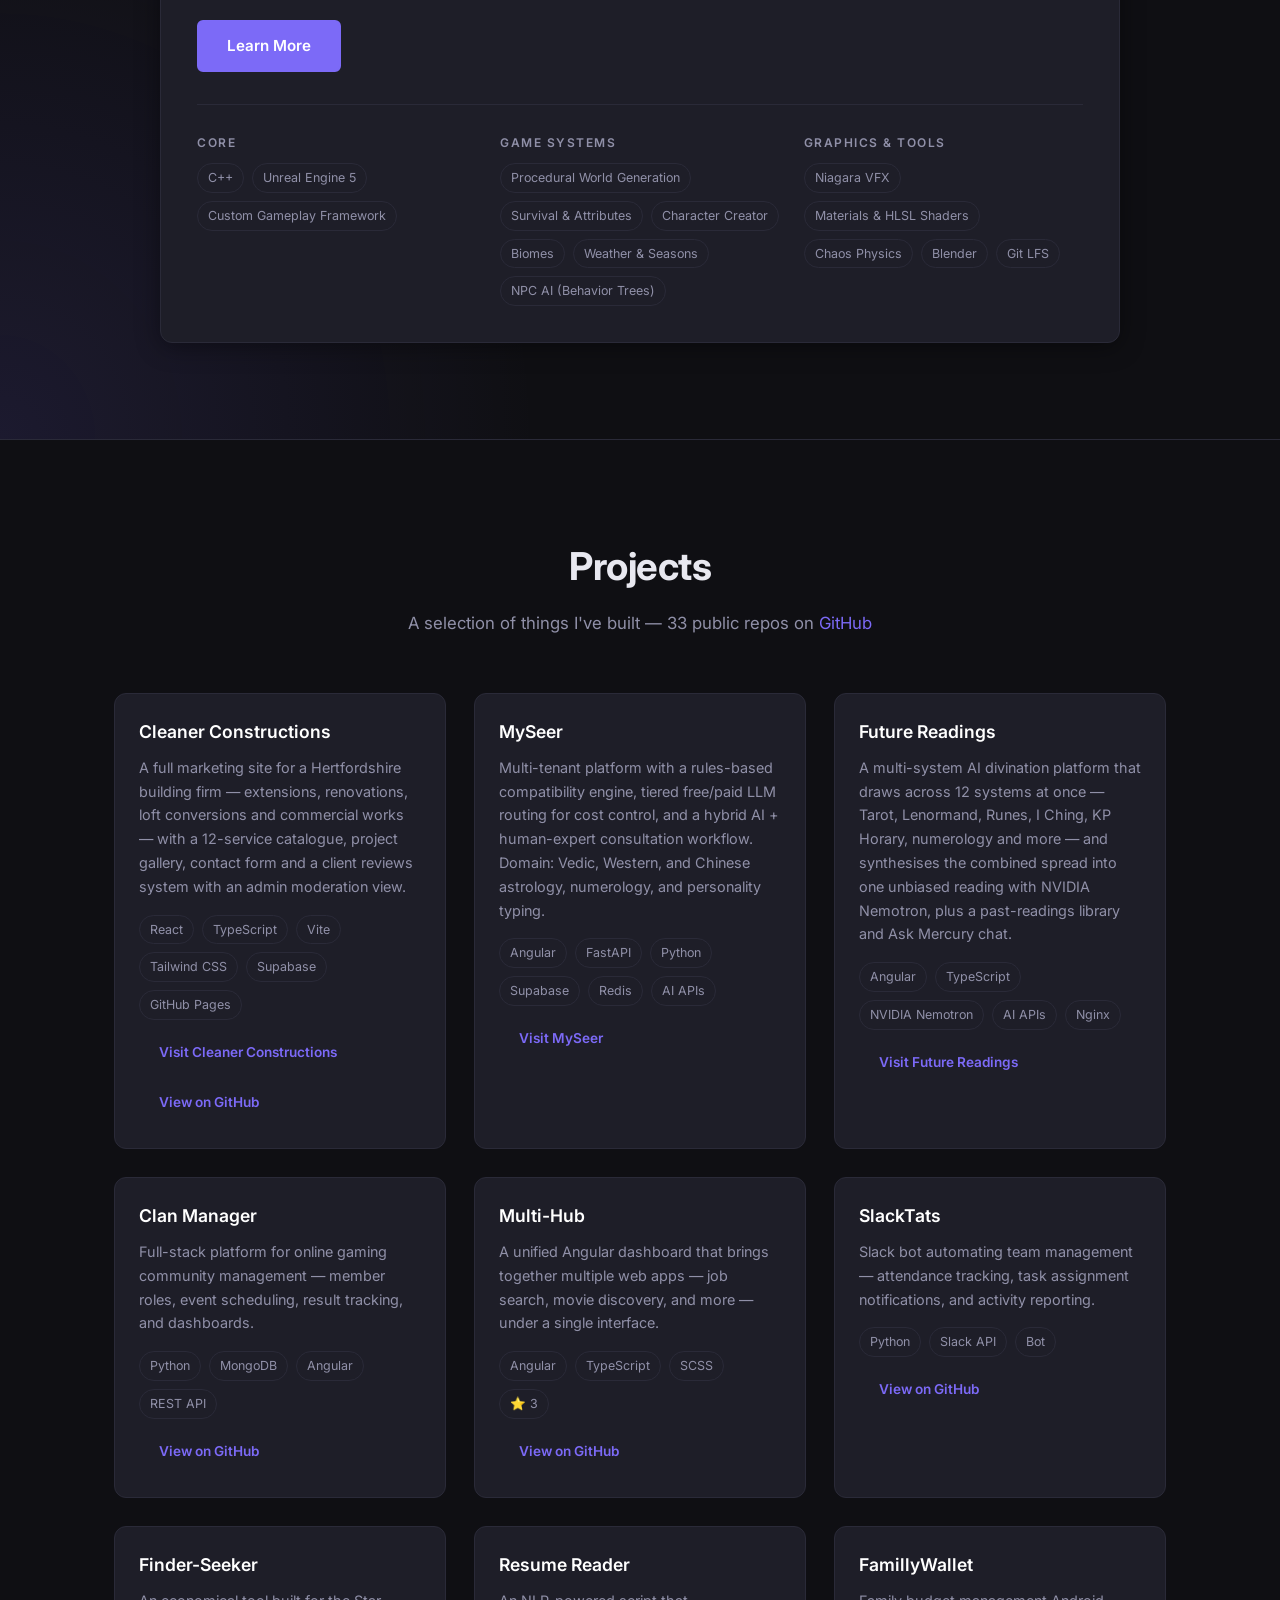
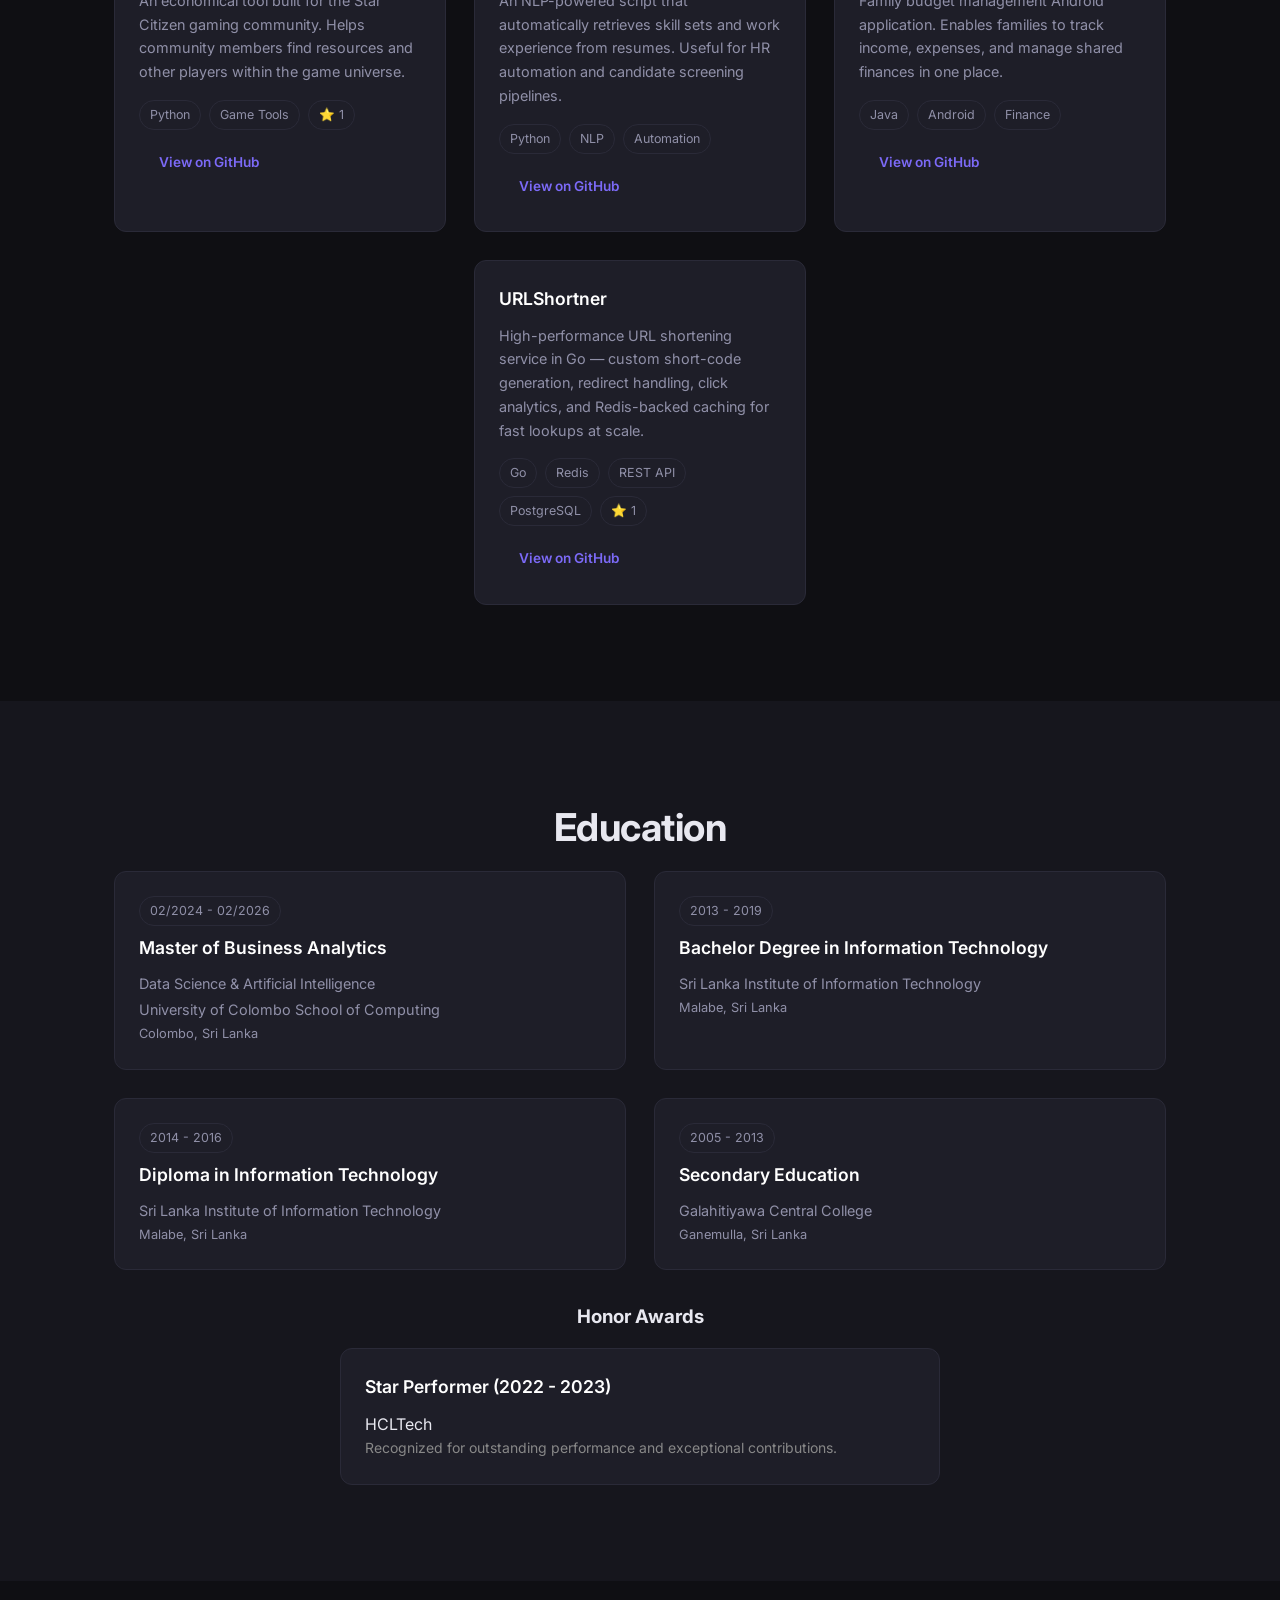
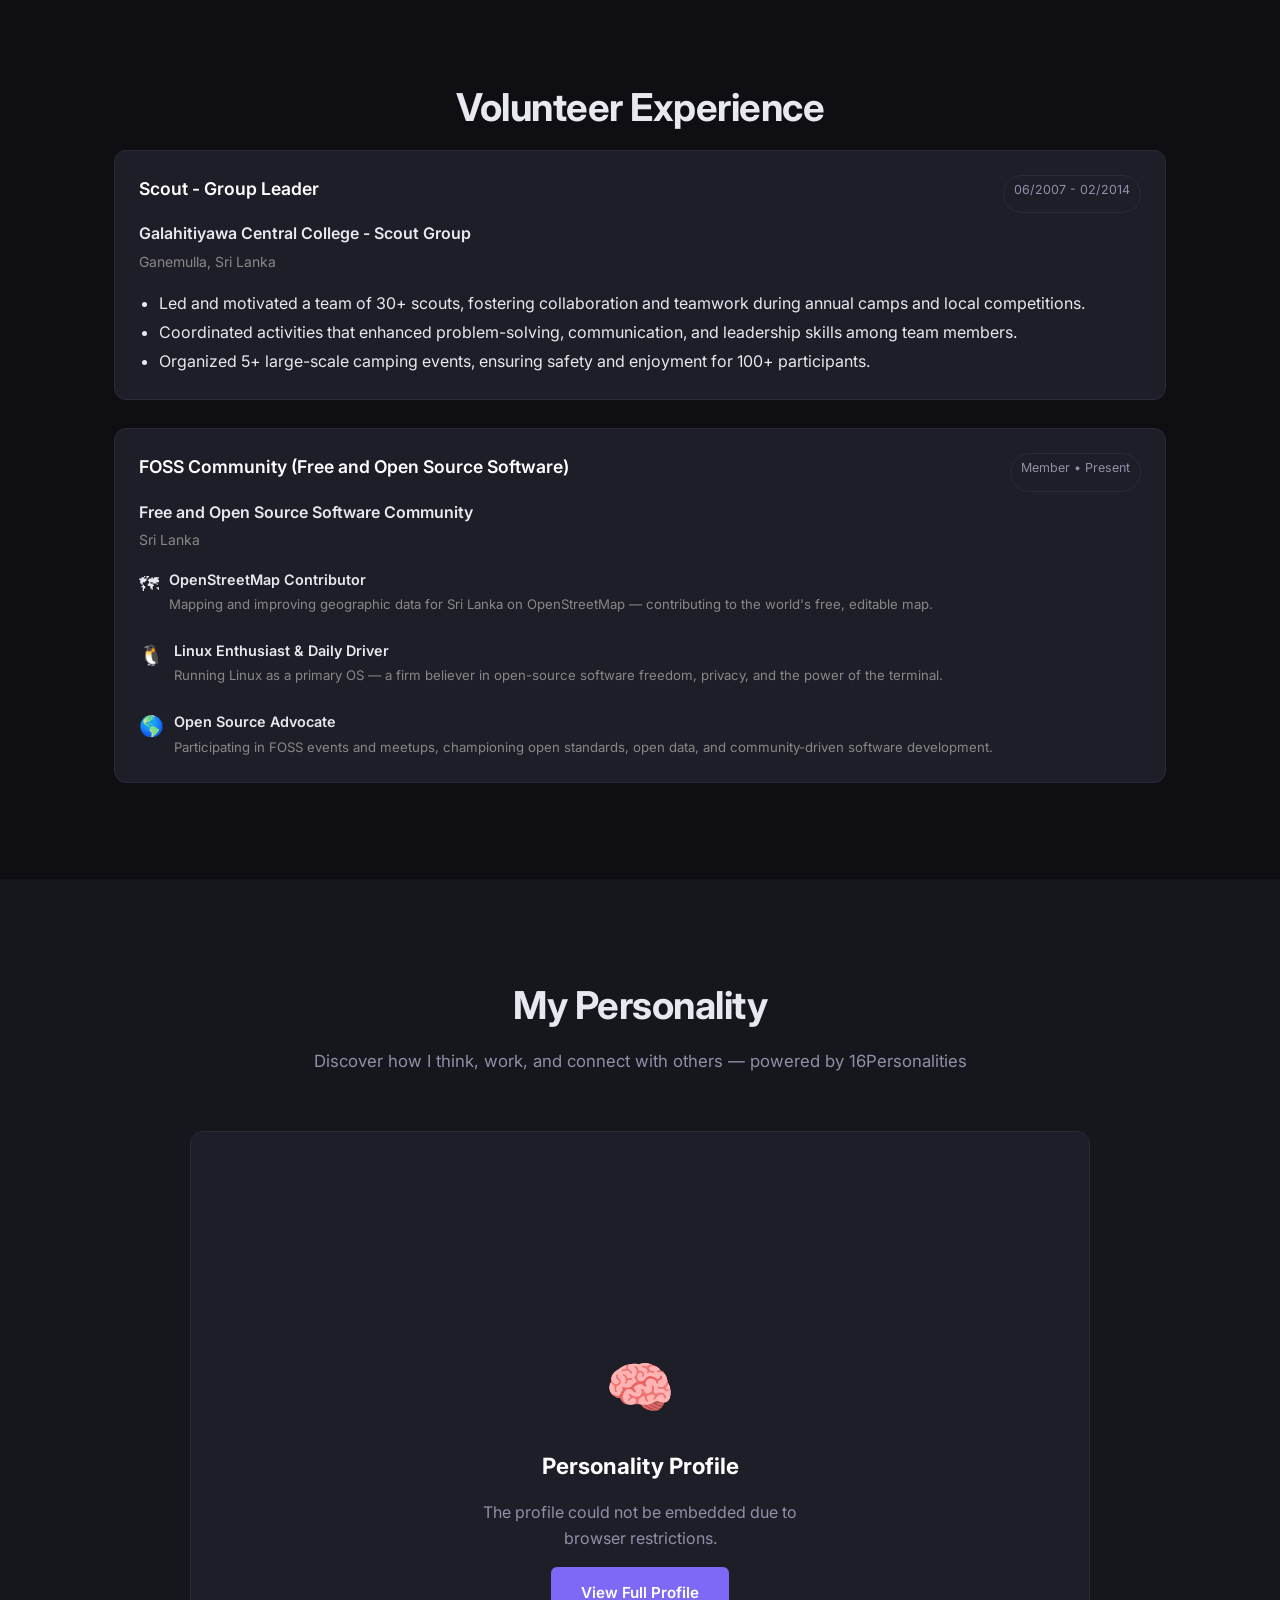
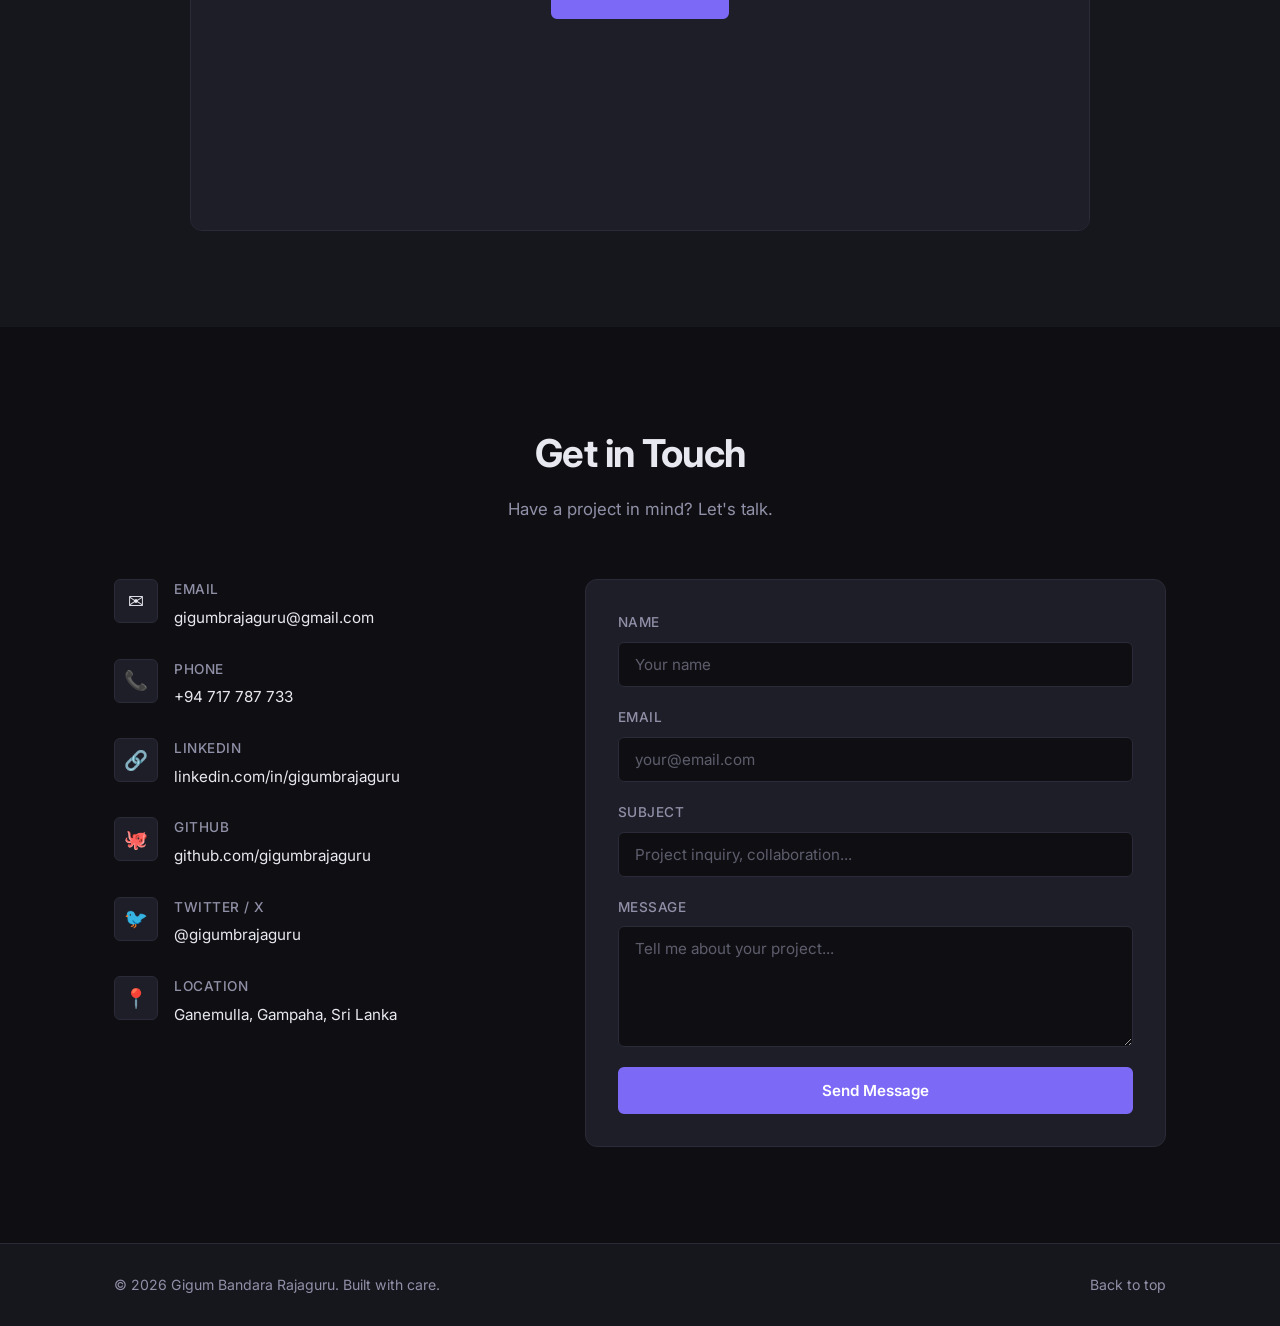
==== commit 045d9085: "Add Ongoing Project link to navigation Co-Authored-By: Claude Sonnet 5.5 <noreply@anthropic.com> Cla" ====
--- a/portfolio/index.html
+++ b/portfolio/index.html
@@ -31,6 +31,7 @@
       <ul class="nav-links">
         <li><a href="#about">About</a></li>
         <li><a href="#experience">Experience</a></li>
+        <li><a href="#ongoing">Ongoing Project</a></li>
         <li><a href="#projects">Projects</a></li>
         <li><a href="#education">Education</a></li>
         <li><a href="#volunteer">Volunteer</a></li>
